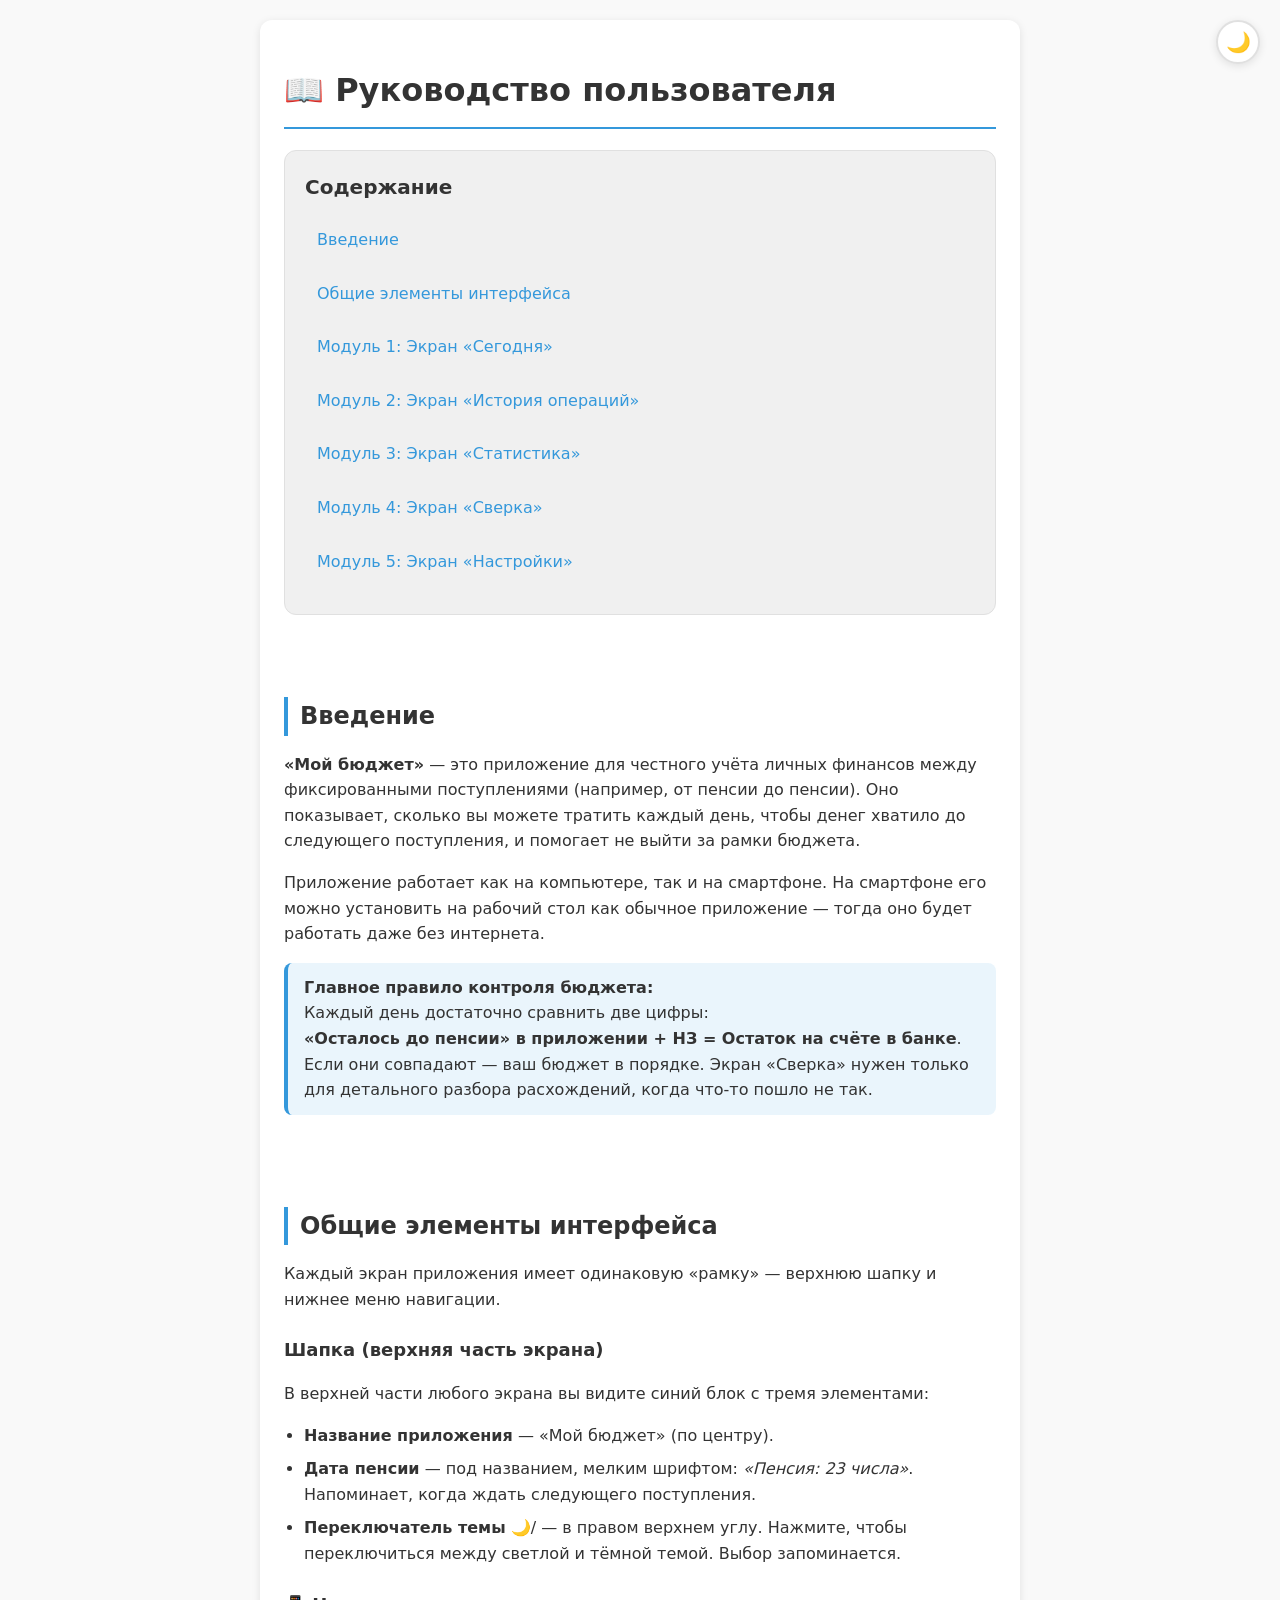
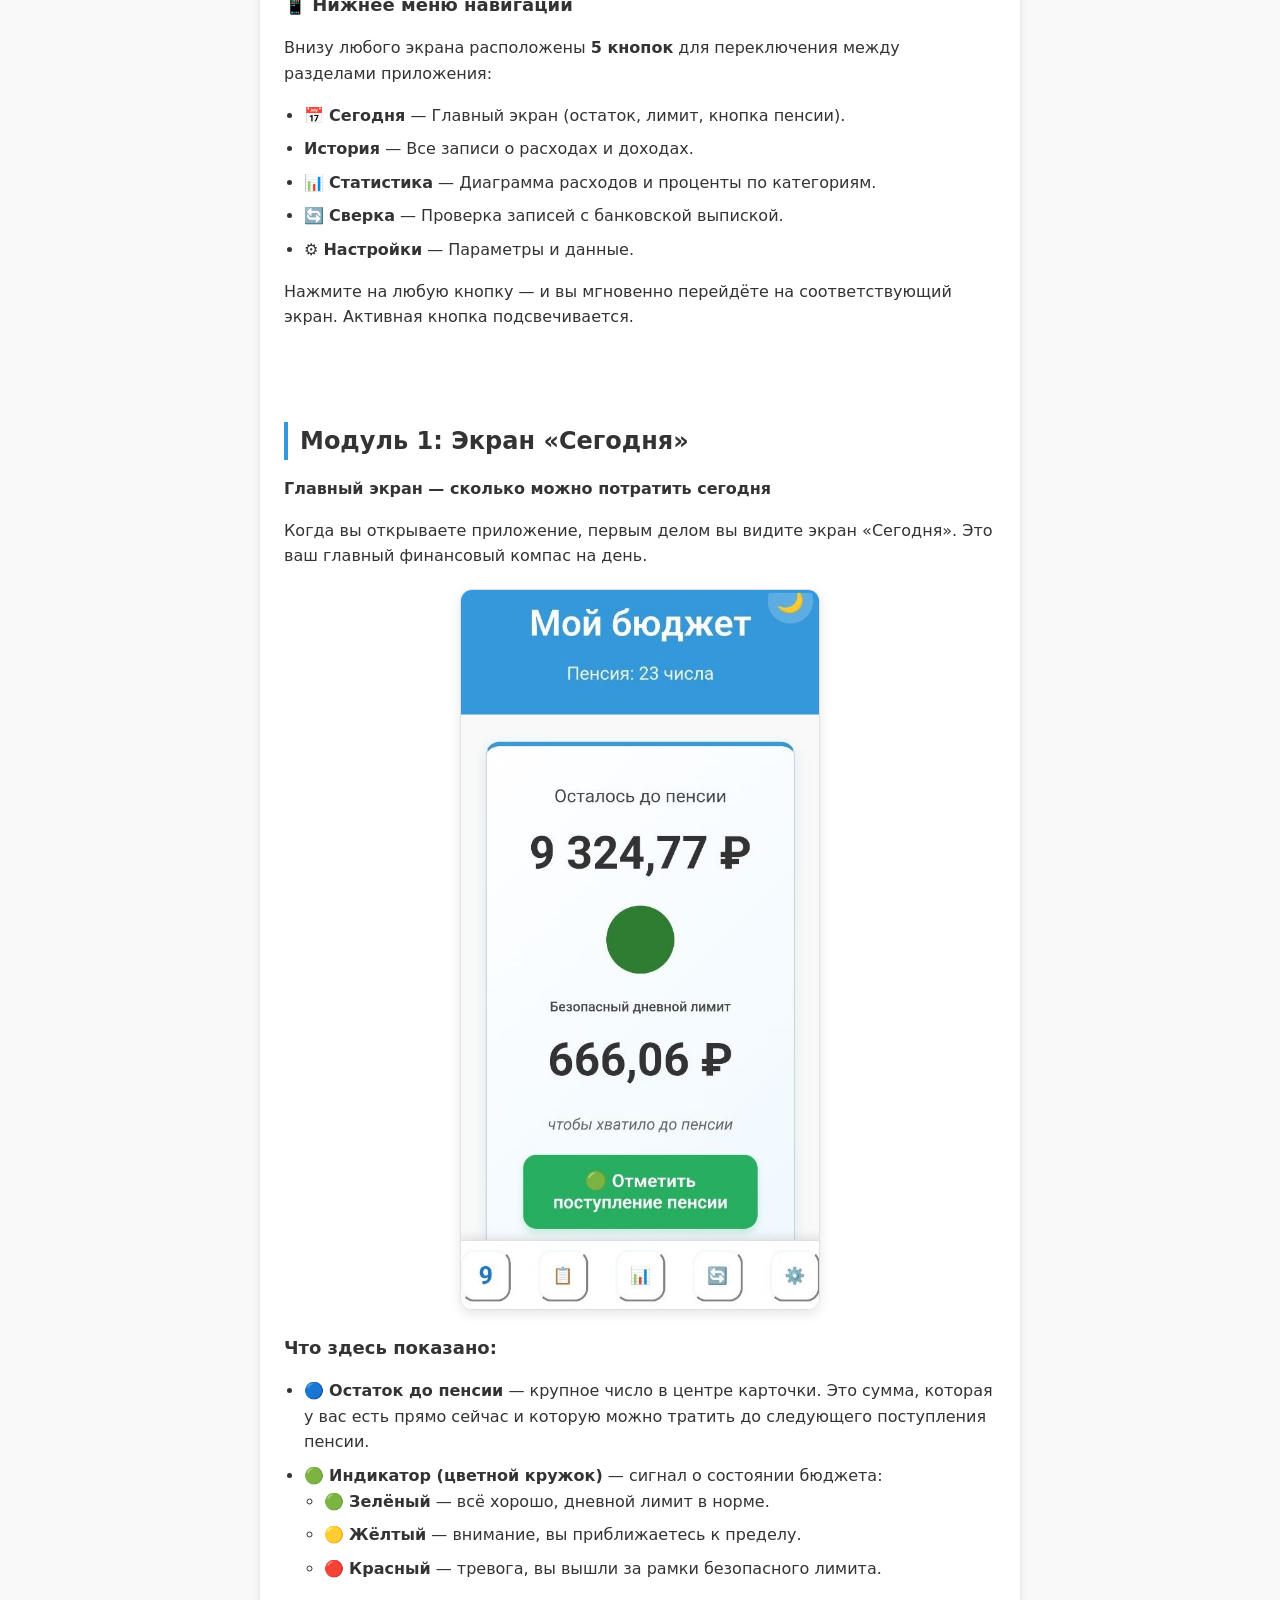
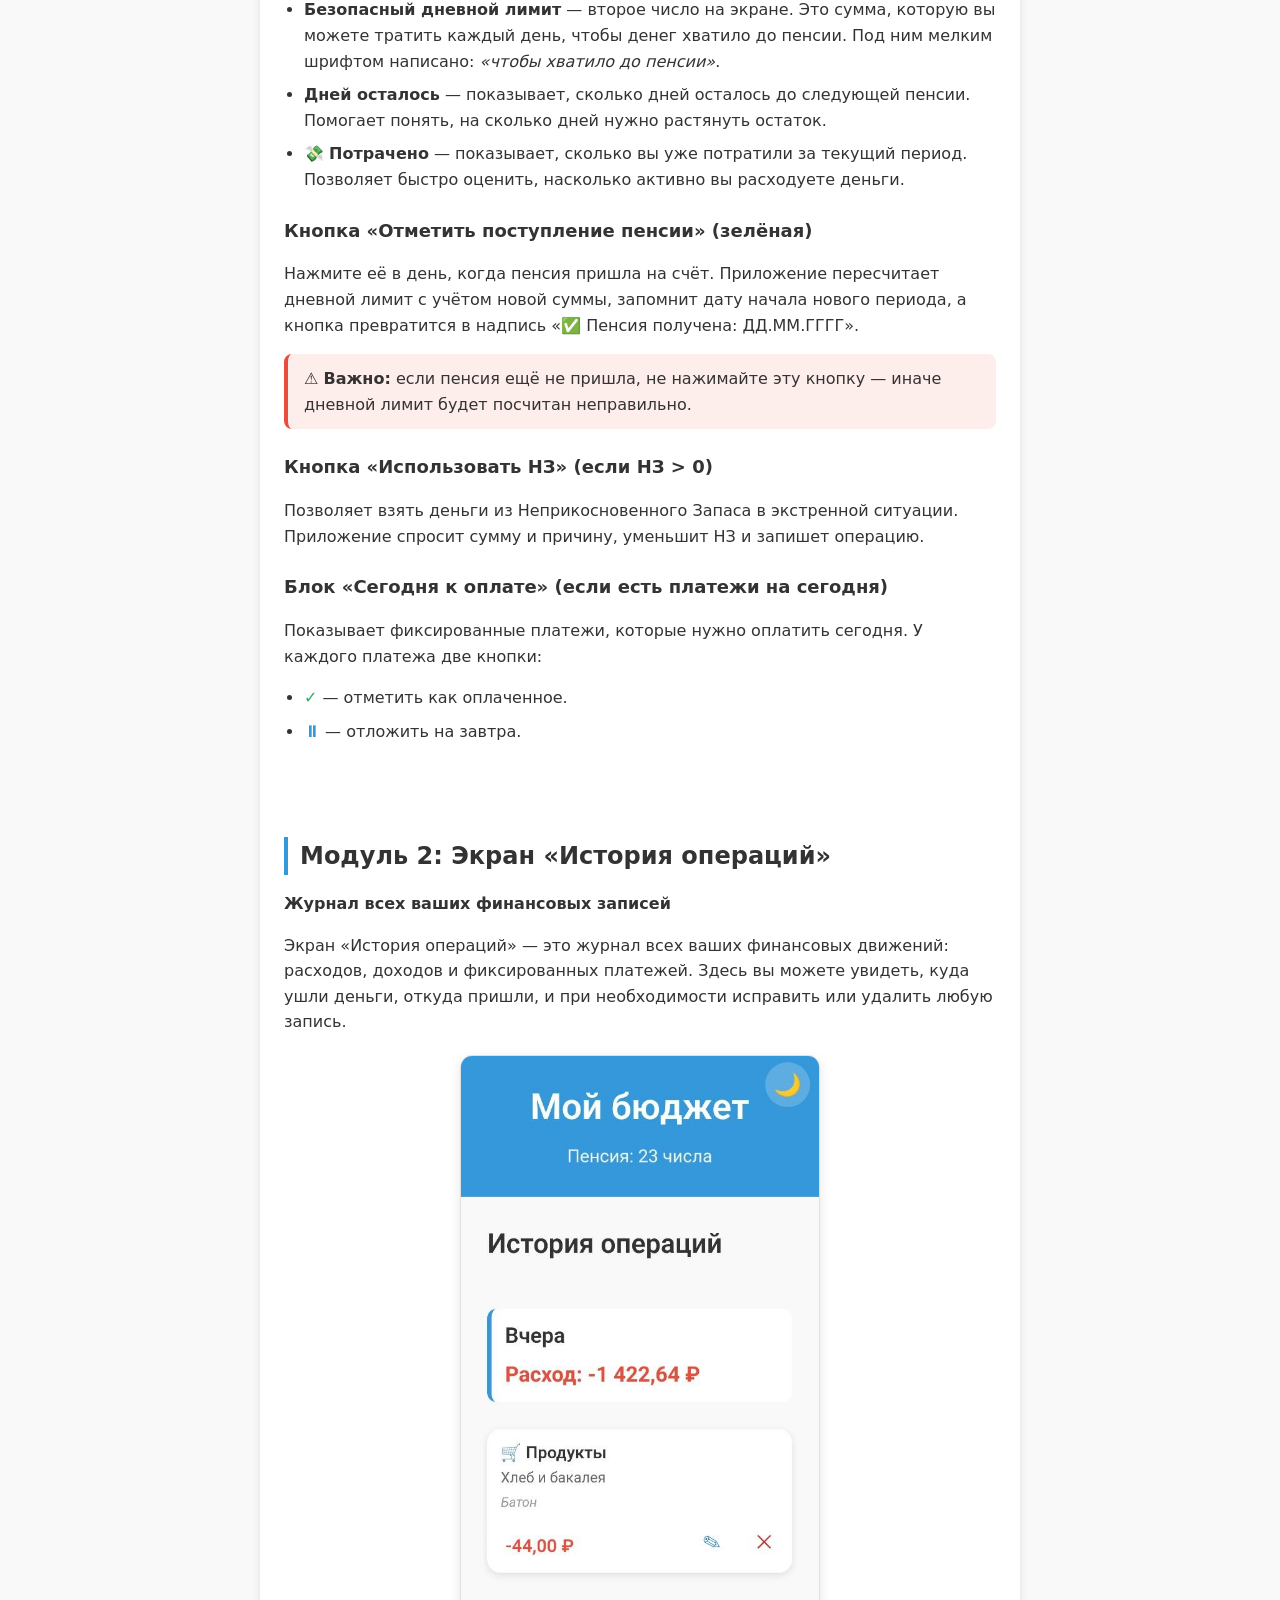
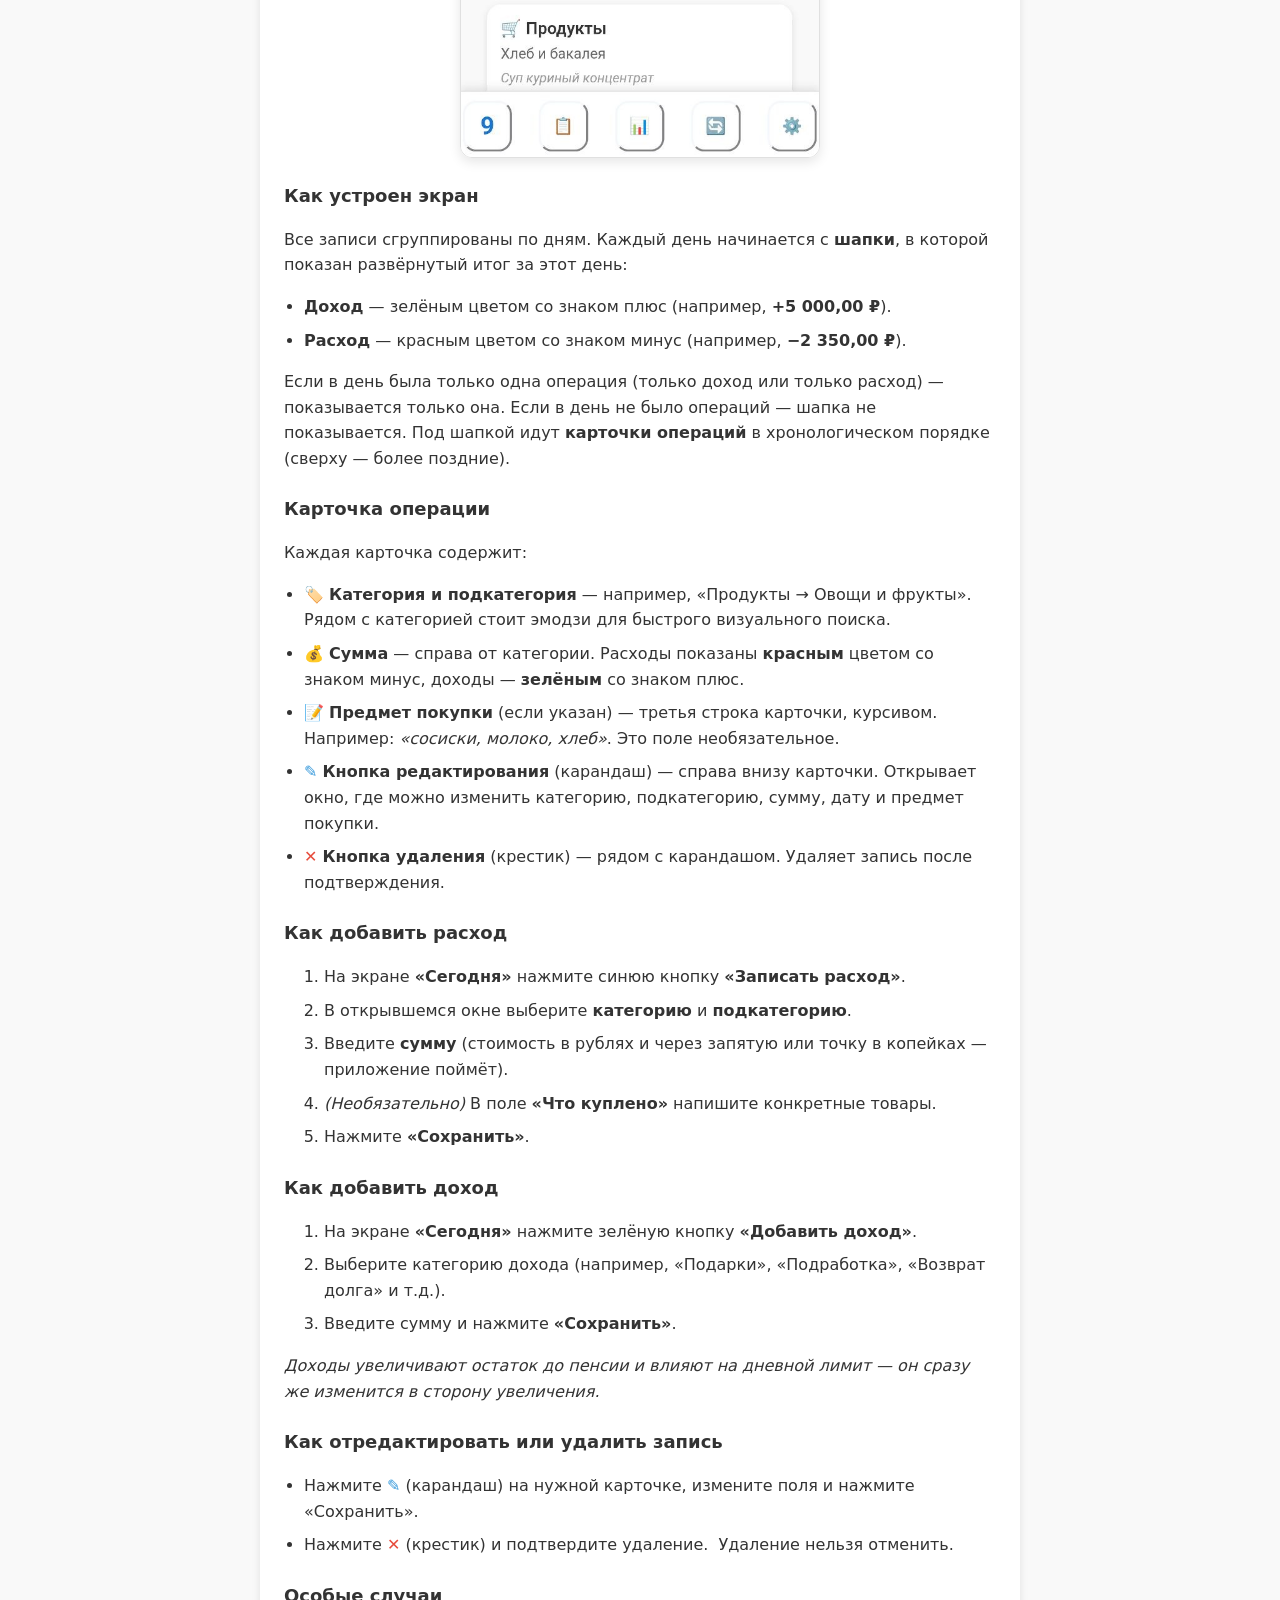
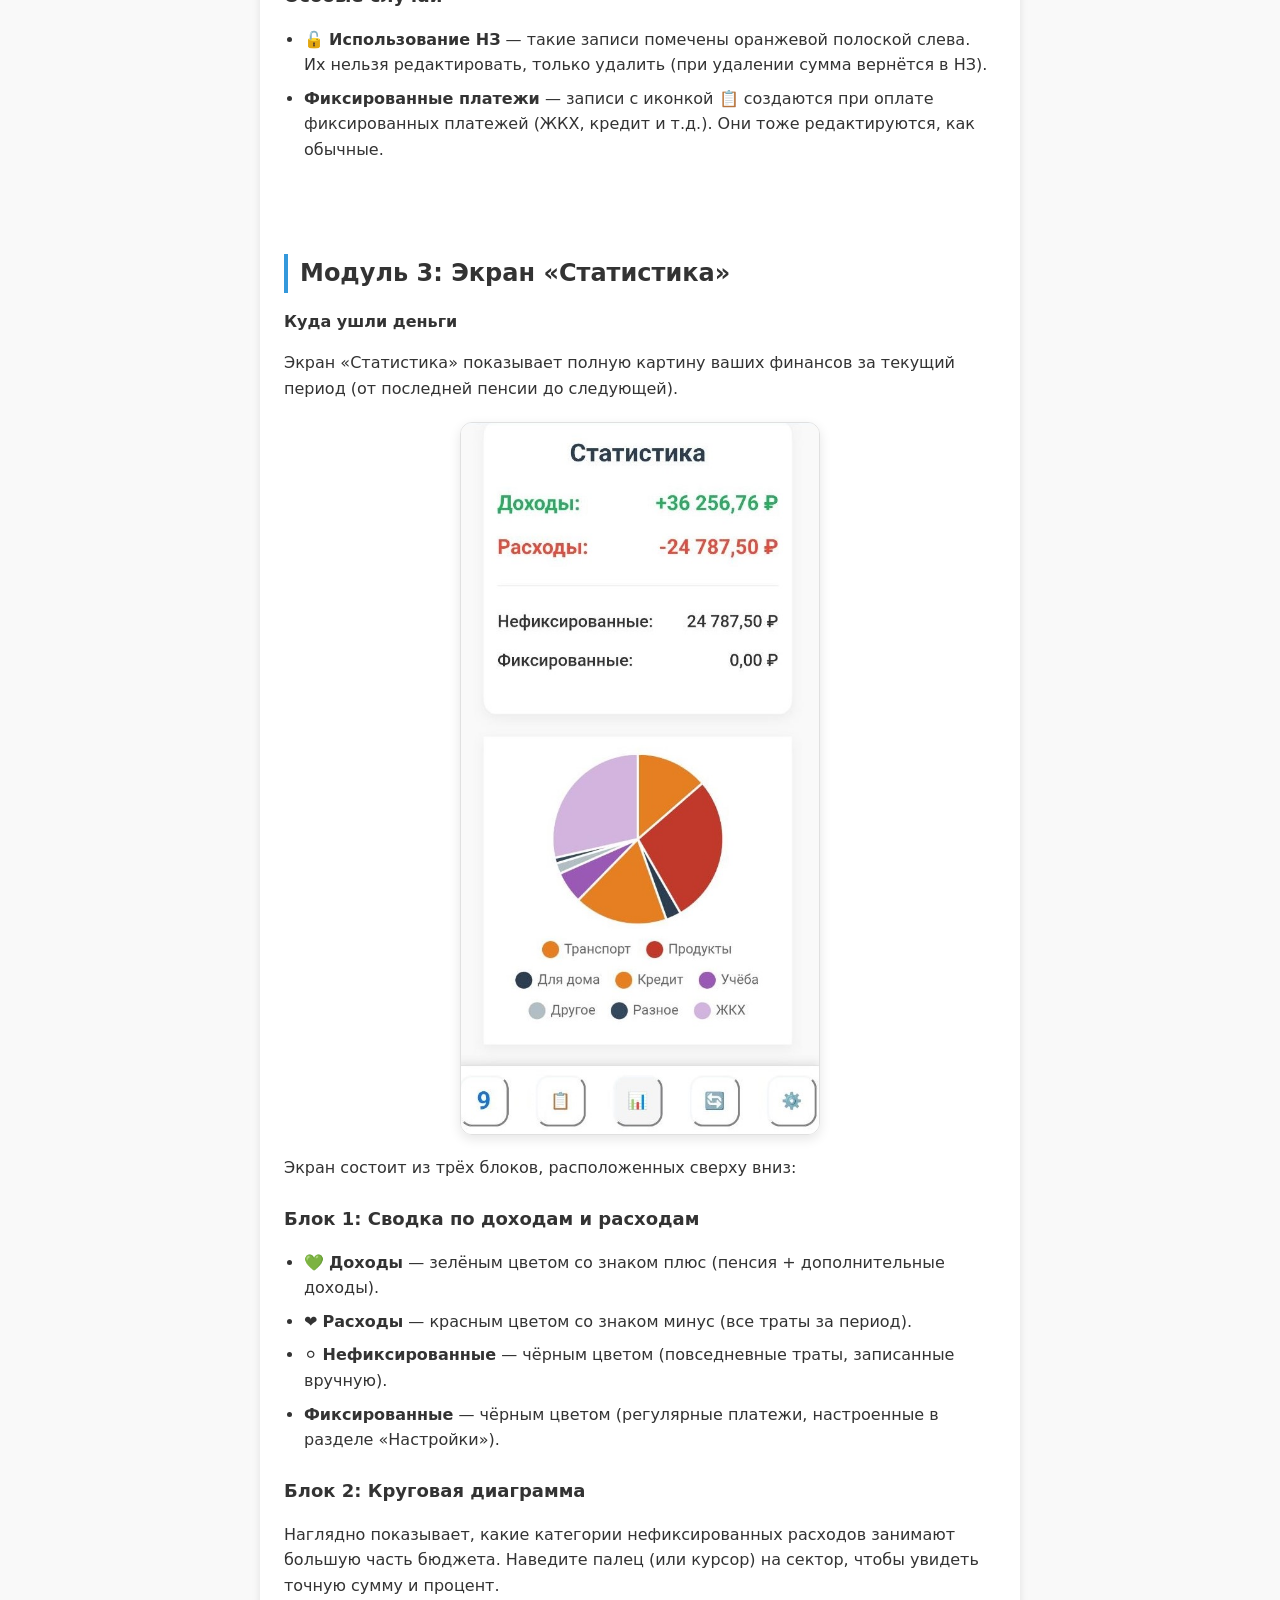
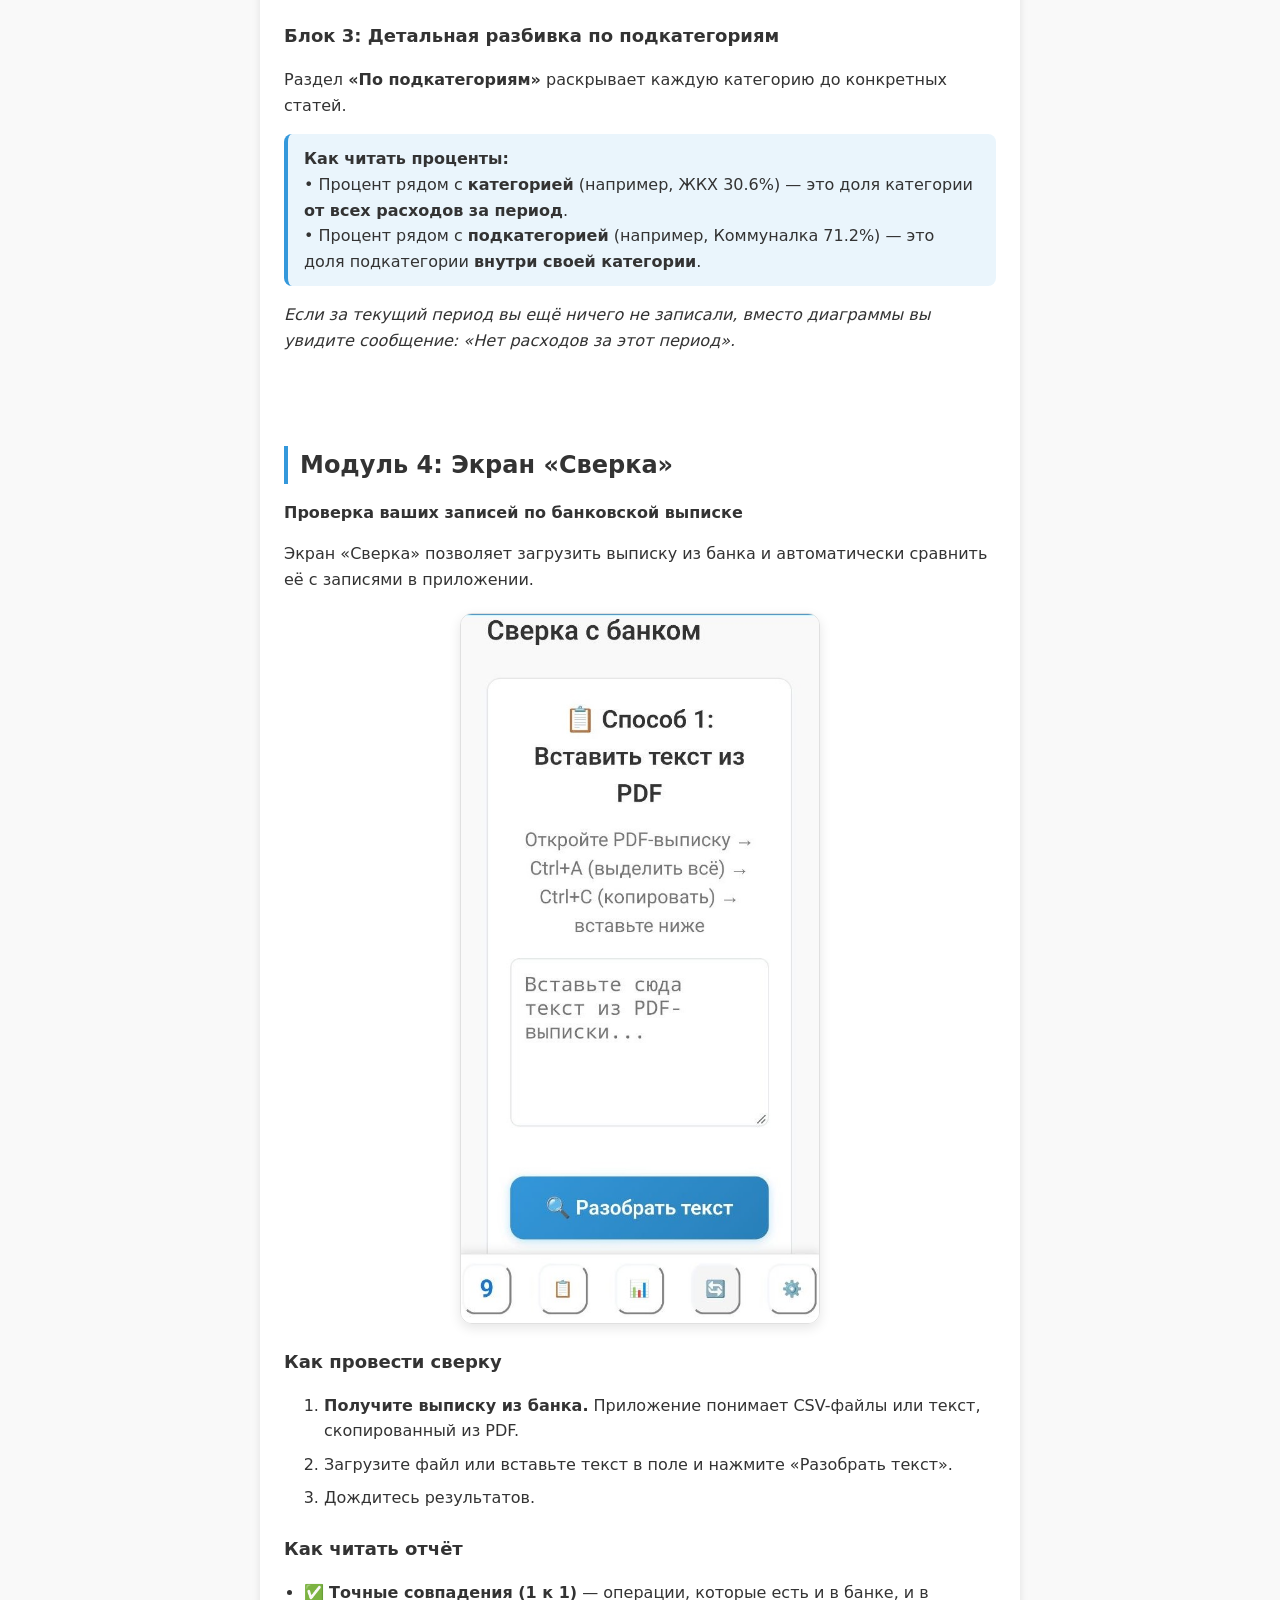
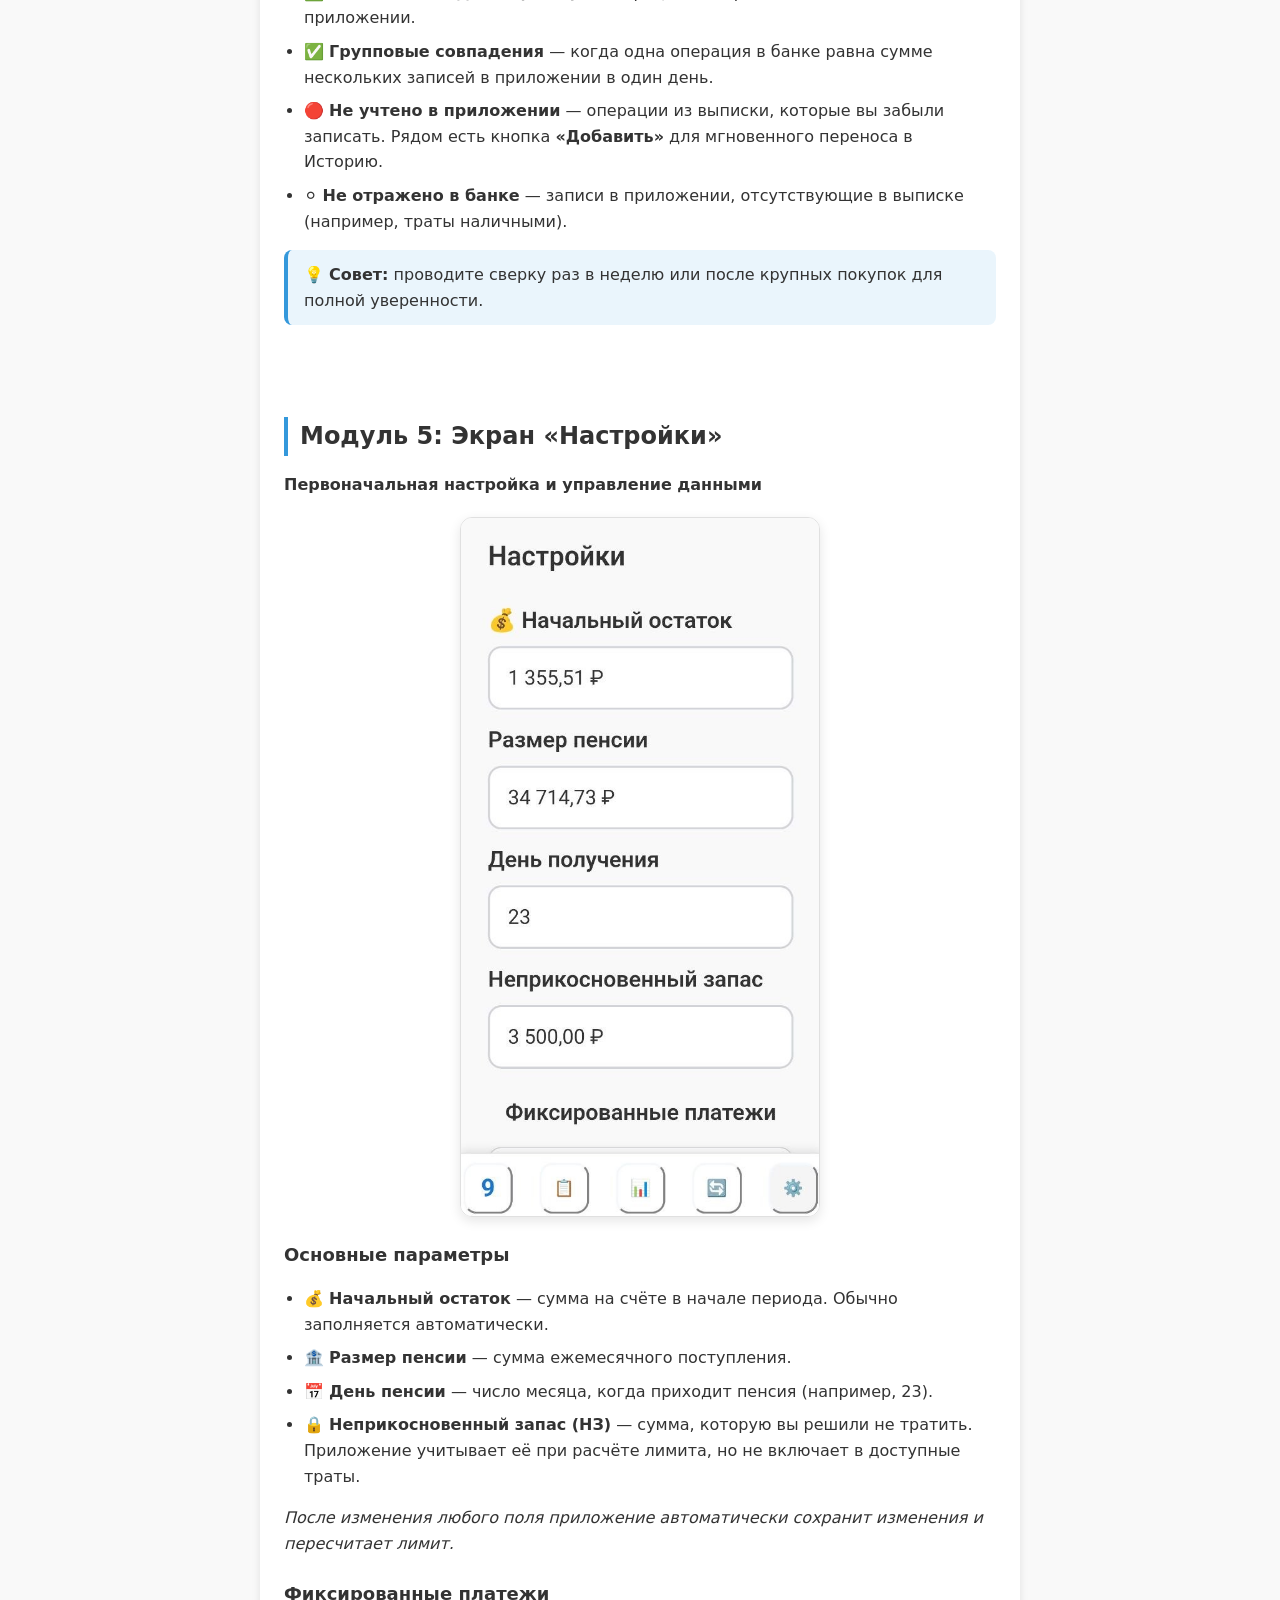
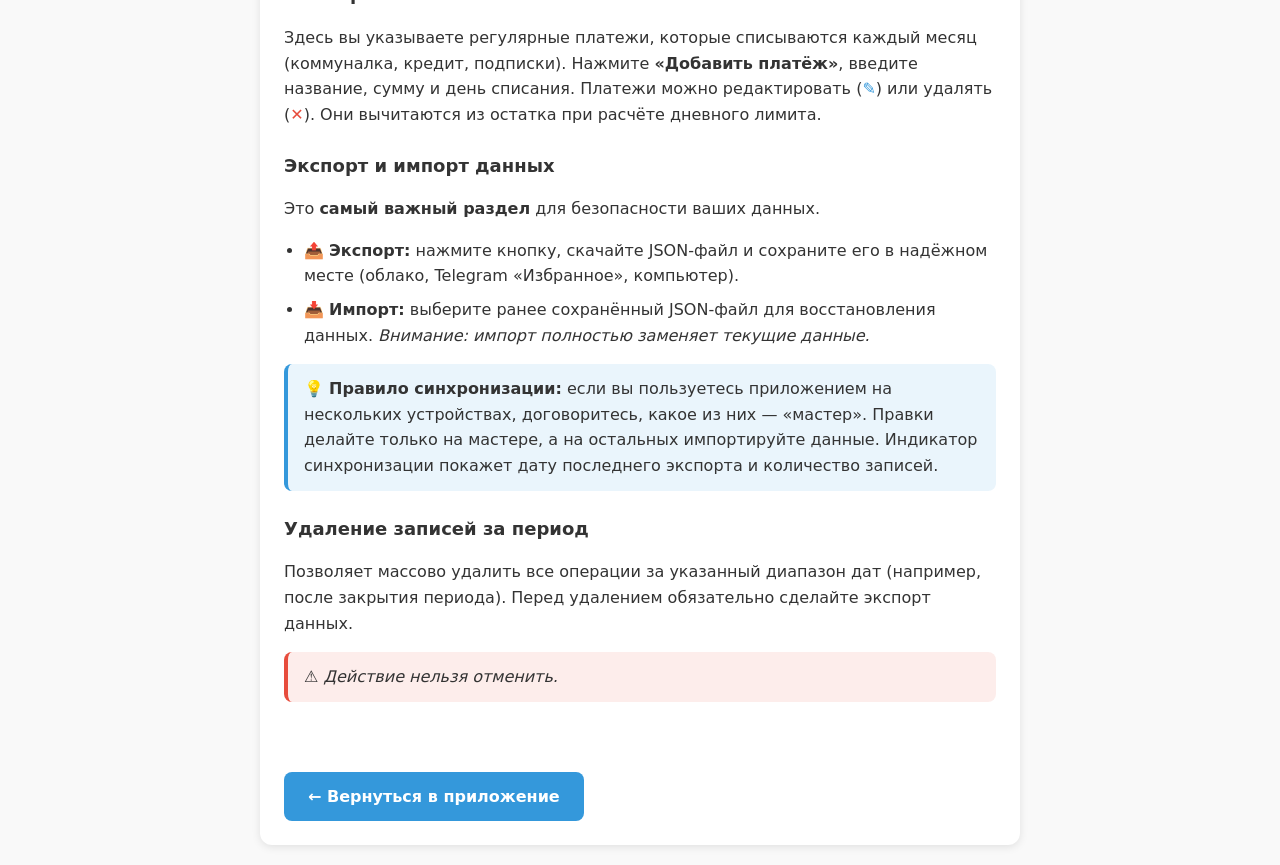
==== guide.html @ c703c6e5 "docs: replace old emoji icons with colored Unicode in fixed payments section Updated Module 5 (Setti" ====
<!DOCTYPE html>
<html lang="ru">

<head>
    <meta charset="UTF-8">
    <meta name="viewport" content="width=device-width, initial-scale=1.0">
    <title>Руководство пользователя — Мой Бюджет</title>

    <style>
        :root {
            --bg-primary: #f9f9f9;
            --bg-secondary: #f0f0f0;
            --card-bg: #ffffff;
            --text-primary: #333333;
            --text-secondary: #666666;
            --color-primary: #3498db;
            --color-primary-dark: #2980b9;
            --color-danger: #e74c3c;
            --border-color: #e0e0e0;
            --shadow: rgba(0, 0, 0, 0.1);
            --btn-primary-bg: #3498db;
            --btn-primary-text: #ffffff;
        }

        .dark-theme {
            --bg-primary: #1a1a1a;
            --bg-secondary: #2a2a2a;
            --card-bg: #2d2d2d;
            --text-primary: #e0e0e0;
            --text-secondary: #a0a0a0;
            --color-primary: #5dade2;
            --color-primary-dark: #3498db;
            --color-danger: #e74c3c;
            --border-color: #404040;
            --shadow: rgba(0, 0, 0, 0.3);
            --btn-primary-bg: #5dade2;
            --btn-primary-text: #ffffff;
        }

        * {
            box-sizing: border-box;
        }

        body {
            font-family: system-ui, -apple-system, sans-serif;
            line-height: 1.6;
            padding: 20px;
            max-width: 800px;
            margin: 0 auto;
            background: var(--bg-primary);
            color: var(--text-primary);
            word-wrap: break-word;
            overflow-wrap: break-word;
            transition: background 0.3s, color 0.3s;
        }

        .guide-container {
            background: var(--card-bg);
            padding: 24px;
            border-radius: 12px;
            box-shadow: 0 2px 8px var(--shadow);
            max-width: 100%;
            transition: background 0.3s;
        }

        h1 {
            color: var(--text-primary);
            border-bottom: 2px solid var(--color-primary);
            padding-bottom: 10px;
            font-size: clamp(24px, 5vw, 32px);
        }

        h2 {
            color: var(--text-primary);
            margin-top: 32px;
            margin-bottom: 16px;
            font-size: clamp(20px, 4vw, 24px);
            border-left: 4px solid var(--color-primary);
            padding-left: 12px;
        }

        h3 {
            color: var(--text-primary);
            margin-top: 24px;
            margin-bottom: 12px;
            font-size: 18px;
        }

        ul {
            padding-left: 20px;
            margin-bottom: 16px;
        }

        li {
            margin-bottom: 8px;
        }

        p {
            margin-bottom: 12px;
        }

        .back-btn {
            display: inline-block;
            margin-top: 30px;
            padding: 12px 24px;
            background: var(--btn-primary-bg);
            color: var(--btn-primary-text);
            text-decoration: none;
            border-radius: 8px;
            font-weight: bold;
            transition: background 0.2s;
            max-width: 100%;
        }

        .back-btn:hover {
            background: var(--color-primary-dark);
        }

        .theme-toggle {
            position: fixed;
            top: 20px;
            right: 20px;
            background: var(--card-bg);
            border: 2px solid var(--border-color);
            border-radius: 50%;
            width: 44px;
            height: 44px;
            font-size: 20px;
            cursor: pointer;
            display: flex;
            align-items: center;
            justify-content: center;
            box-shadow: 0 2px 8px var(--shadow);
            transition: all 0.3s;
            z-index: 1000;
        }

        .theme-toggle:hover {
            transform: scale(1.1);
        }

        .toc {
            background: var(--bg-secondary);
            padding: 20px;
            border-radius: 12px;
            margin-bottom: 30px;
            border: 1px solid var(--border-color);
        }

        .toc h2 {
            margin-top: 0;
            border-left: none;
            padding-left: 0;
            font-size: 20px;
        }

        .toc ul {
            list-style: none;
            padding: 0;
            margin: 0;
        }

        .toc li {
            margin-bottom: 12px;
        }

        .toc a {
            color: var(--color-primary);
            text-decoration: none;
            font-weight: 500;
            font-size: 16px;
            display: block;
            padding: 8px 12px;
            border-radius: 8px;
            transition: background 0.2s;
        }

        .toc a:hover {
            background: var(--bg-primary);
        }

        /* === СТИЛИ ДЛЯ СКРИНШОТОВ === */
        .screenshot {
            width: 100%;
            max-width: 360px;
            margin: 20px auto;
            display: block;
            border-radius: 12px;
            box-shadow: 0 4px 12px var(--shadow);
            border: 1px solid var(--border-color);
        }

        .tip {
            background: rgba(52, 152, 219, 0.1);
            border-left: 4px solid var(--color-primary);
            padding: 12px 16px;
            margin: 16px 0;
            border-radius: 8px;
        }

        .warning {
            background: rgba(231, 76, 60, 0.1);
            border-left: 4px solid var(--color-danger);
            padding: 12px 16px;
            margin: 16px 0;
            border-radius: 8px;
        }

        .module {
            margin-bottom: 40px;
            padding-top: 20px;
            scroll-margin-top: 80px;
        }

        html {
            scroll-behavior: smooth;
        }

        @media (max-width: 480px) {
            body {
                padding: 10px;
            }

            .guide-container {
                padding: 16px;
            }

            h1 {
                font-size: 24px;
            }

            h2 {
                font-size: 18px;
            }

            .toc a {
                font-size: 15px;
            }

            .theme-toggle {
                top: 10px;
                right: 10px;
                width: 40px;
                height: 40px;
                font-size: 18px;
            }

            .screenshot {
                max-width: 100%;
            }
        }
    </style>
</head>

<body>
    <button class="theme-toggle" id="themeToggle" title="Переключить тему">🌙</button>

    <div class="guide-container">
        <h1>📖 Руководство пользователя</h1>

        <nav class="toc">
            <h2>Содержание</h2>
            <ul>
                <li><a href="#intro">Введение</a></li>
                <li><a href="#common">Общие элементы интерфейса</a></li>
                <li><a href="#module1">Модуль 1: Экран «Сегодня»</a></li>
                <li><a href="#module2">Модуль 2: Экран «История операций»</a></li>
                <li><a href="#module3">Модуль 3: Экран «Статистика»</a></li>
                <li><a href="#module4">Модуль 4: Экран «Сверка»</a></li>
                <li><a href="#module5">Модуль 5: Экран «Настройки»</a></li>
            </ul>
        </nav>

        <section id="intro" class="module">
            <h2>Введение</h2>
            <p><strong>«Мой бюджет»</strong> — это приложение для честного учёта личных финансов между фиксированными
                поступлениями (например, от пенсии до пенсии). Оно показывает, сколько вы можете тратить каждый день,
                чтобы денег хватило до следующего поступления, и помогает не выйти за рамки бюджета.</p>
            <p>Приложение работает как на компьютере, так и на смартфоне. На смартфоне его можно установить на рабочий
                стол как обычное приложение — тогда оно будет работать даже без интернета.</p>

            <div class="tip">
                <strong>Главное правило контроля бюджета:</strong><br>
                Каждый день достаточно сравнить две цифры:<br>
                <strong>«Осталось до пенсии» в приложении + НЗ = Остаток на счёте в банке</strong>.<br>
                Если они совпадают — ваш бюджет в порядке. Экран «Сверка» нужен только для детального разбора
                расхождений, когда что-то пошло не так.
            </div>
        </section>

        <section id="common" class="module">
            <h2>Общие элементы интерфейса</h2>
            <p>Каждый экран приложения имеет одинаковую «рамку» — верхнюю шапку и нижнее меню навигации.</p>

            <h3> Шапка (верхняя часть экрана)</h3>
            <p>В верхней части любого экрана вы видите синий блок с тремя элементами:</p>
            <ul>
                <li><strong>Название приложения</strong> — «Мой бюджет» (по центру).</li>
                <li><strong>Дата пенсии</strong> — под названием, мелким шрифтом: <em>«Пенсия: 23 числа»</em>.
                    Напоминает, когда ждать следующего поступления.</li>
                <li><strong>Переключатель темы</strong> 🌙/️ — в правом верхнем углу. Нажмите, чтобы переключиться между
                    светлой и тёмной темой. Выбор запоминается.</li>
            </ul>

            <h3>📱 Нижнее меню навигации</h3>
            <p>Внизу любого экрана расположены <strong>5 кнопок</strong> для переключения между разделами приложения:
            </p>
            <ul>
                <li>📅 <strong>Сегодня</strong> — Главный экран (остаток, лимит, кнопка пенсии).</li>
                <li> <strong>История</strong> — Все записи о расходах и доходах.</li>
                <li>📊 <strong>Статистика</strong> — Диаграмма расходов и проценты по категориям.</li>
                <li>🔄 <strong>Сверка</strong> — Проверка записей с банковской выпиской.</li>
                <li>⚙️ <strong>Настройки</strong> — Параметры и данные.</li>
            </ul>
            <p>Нажмите на любую кнопку — и вы мгновенно перейдёте на соответствующий экран. Активная кнопка
                подсвечивается.</p>
        </section>

        <section id="module1" class="module">
            <h2>Модуль 1: Экран «Сегодня»</h2>
            <p><strong>Главный экран — сколько можно потратить сегодня</strong></p>
            <p>Когда вы открываете приложение, первым делом вы видите экран «Сегодня». Это ваш главный финансовый компас
                на день.</p>

            <img src="docs/screenshots/screen-today.png" alt="Главный экран Сегодня" class="screenshot">

            <h3>Что здесь показано:</h3>
            <ul>
                <li>🔵 <strong>Остаток до пенсии</strong> — крупное число в центре карточки. Это сумма, которая у вас
                    есть прямо сейчас и которую можно тратить до следующего поступления пенсии.</li>
                <li>🟢 <strong>Индикатор (цветной кружок)</strong> — сигнал о состоянии бюджета:
                    <ul>
                        <li>🟢 <strong>Зелёный</strong> — всё хорошо, дневной лимит в норме.</li>
                        <li>🟡 <strong>Жёлтый</strong> — внимание, вы приближаетесь к пределу.</li>
                        <li>🔴 <strong>Красный</strong> — тревога, вы вышли за рамки безопасного лимита.</li>
                    </ul>
                </li>
                <li> <strong>Безопасный дневной лимит</strong> — второе число на экране. Это сумма, которую вы можете
                    тратить каждый день, чтобы денег хватило до пенсии. Под ним мелким шрифтом написано: <em>«чтобы
                        хватило до пенсии»</em>.</li>
                <li> <strong>Дней осталось</strong> — показывает, сколько дней осталось до следующей пенсии. Помогает
                    понять, на сколько дней нужно растянуть остаток.</li>
                <li>💸 <strong>Потрачено</strong> — показывает, сколько вы уже потратили за текущий период. Позволяет
                    быстро оценить, насколько активно вы расходуете деньги.</li>
            </ul>

            <h3>Кнопка «Отметить поступление пенсии» (зелёная)</h3>
            <p>Нажмите её в день, когда пенсия пришла на счёт. Приложение пересчитает дневной лимит с учётом новой
                суммы, запомнит дату начала нового периода, а кнопка превратится в надпись «✅ Пенсия получена:
                ДД.ММ.ГГГГ».</p>
            <div class="warning">⚠️ <strong>Важно:</strong> если пенсия ещё не пришла, не нажимайте эту кнопку — иначе
                дневной лимит будет посчитан неправильно.</div>

            <h3>Кнопка «Использовать НЗ» (если НЗ &gt; 0)</h3>
            <p>Позволяет взять деньги из Неприкосновенного Запаса в экстренной ситуации. Приложение спросит сумму и
                причину, уменьшит НЗ и запишет операцию.</p>

            <h3>Блок «Сегодня к оплате» (если есть платежи на сегодня)</h3>
            <p>Показывает фиксированные платежи, которые нужно оплатить сегодня. У каждого платежа две кнопки:</p>
            <ul>
                <li><span style="color: #27ae60; font-weight: bold;">✓</span> — отметить как оплаченное.</li>
                <li><span style="color: #3498db; font-weight: bold;">⏸</span> — отложить на завтра.</li>
            </ul>
        </section>

        <section id="module2" class="module">
            <h2>Модуль 2: Экран «История операций»</h2>
            <p><strong>Журнал всех ваших финансовых записей</strong></p>
            <p>Экран «История операций» — это журнал всех ваших финансовых движений: расходов, доходов и фиксированных
                платежей. Здесь вы можете увидеть, куда ушли деньги, откуда пришли, и при необходимости исправить или
                удалить любую запись.</p>

            <img src="docs/screenshots/screen-history.png" alt="Экран История операций" class="screenshot">

            <h3>Как устроен экран</h3>
            <p>Все записи сгруппированы по дням. Каждый день начинается с <strong>шапки</strong>, в которой показан
                развёрнутый итог за этот день:</p>
            <ul>
                <li><strong>Доход</strong> — зелёным цветом со знаком плюс (например, <strong>+5 000,00 ₽</strong>).
                </li>
                <li><strong>Расход</strong> — красным цветом со знаком минус (например, <strong>−2 350,00 ₽</strong>).
                </li>
            </ul>
            <p>Если в день была только одна операция (только доход или только расход) — показывается только она. Если в
                день не было операций — шапка не показывается. Под шапкой идут <strong>карточки операций</strong> в
                хронологическом порядке (сверху — более поздние).</p>

            <h3>Карточка операции</h3>
            <p>Каждая карточка содержит:</p>
            <ul>
                <li>🏷️ <strong>Категория и подкатегория</strong> — например, «Продукты → Овощи и фрукты». Рядом с
                    категорией стоит эмодзи для быстрого визуального поиска.</li>
                <li>💰 <strong>Сумма</strong> — справа от категории. Расходы показаны <strong>красным</strong> цветом со знаком минус,
                    доходы — <strong>зелёным</strong> со знаком плюс.</li>
                <li>📝 <strong>Предмет покупки</strong> (если указан) — третья строка карточки, курсивом. Например:
                    <em>«сосиски, молоко, хлеб»</em>. Это поле необязательное.</li>
                <li><span style="color: #3498db; font-weight: bold;">✎</span> <strong>Кнопка редактирования</strong> (карандаш) — справа
                    внизу карточки. Открывает окно, где можно изменить категорию, подкатегорию, сумму, дату и предмет покупки.</li>
                <li><span style="color: #e74c3c; font-weight: bold;">✕</span> <strong>Кнопка удаления</strong> (крестик) — рядом с
                    карандашом. Удаляет запись после подтверждения.</li>
            </ul>

            <h3>Как добавить расход</h3>
            <ol>
                <li>На экране <strong>«Сегодня»</strong> нажмите синюю кнопку <strong>«Записать расход»</strong>.</li>
                <li>В открывшемся окне выберите <strong>категорию</strong> и <strong>подкатегорию</strong>.</li>
                <li>Введите <strong>сумму</strong> (стоимость в рублях и через запятую или точку в копейках — приложение
                    поймёт).</li>
                <li><em>(Необязательно)</em> В поле <strong>«Что куплено»</strong> напишите конкретные товары.</li>
                <li>Нажмите <strong>«Сохранить»</strong>.</li>
            </ol>

            <h3>Как добавить доход</h3>
            <ol>
                <li>На экране <strong>«Сегодня»</strong> нажмите зелёную кнопку <strong>«Добавить доход»</strong>.</li>
                <li>Выберите категорию дохода (например, «Подарки», «Подработка», «Возврат долга» и т.д.).</li>
                <li>Введите сумму и нажмите <strong>«Сохранить»</strong>.</li>
            </ol>
            <p><em>Доходы увеличивают остаток до пенсии и влияют на дневной лимит — он сразу же изменится в сторону
                    увеличения.</em></p>

            <h3>Как отредактировать или удалить запись</h3>
            <ul>
                <li>Нажмите <span style="color: #3498db; font-weight: bold;">✎</span> (карандаш) на нужной карточке, измените поля и
                    нажмите «Сохранить».</li>
                <li>Нажмите <span style="color: #e74c3c; font-weight: bold;">✕</span> (крестик) и подтвердите удаление. ️ Удаление
                    нельзя отменить.</li>
            </ul>

            <h3>Особые случаи</h3>
            <ul>
                <li>🔓 <strong>Использование НЗ</strong> — такие записи помечены оранжевой полоской слева. Их нельзя
                    редактировать, только удалить (при удалении сумма вернётся в НЗ).</li>
                <li><strong>Фиксированные платежи</strong> — записи с иконкой 📋 создаются при оплате фиксированных платежей (ЖКХ,
                    кредит и т.д.). Они тоже редактируются, как обычные.</li>
            </ul>
        </section>

        <section id="module3" class="module">
            <h2>Модуль 3: Экран «Статистика»</h2>
            <p><strong>Куда ушли деньги</strong></p>
            <p>Экран «Статистика» показывает полную картину ваших финансов за текущий период (от последней пенсии до
                следующей).</p>

            <img src="docs/screenshots/screen-stats.png" alt="Экран Статистика" class="screenshot">

            <p>Экран состоит из трёх блоков, расположенных сверху вниз:</p>

            <h3>Блок 1: Сводка по доходам и расходам</h3>
            <ul>
                <li>💚 <strong>Доходы</strong> — зелёным цветом со знаком плюс (пенсия + дополнительные доходы).</li>
                <li>❤️ <strong>Расходы</strong> — красным цветом со знаком минус (все траты за период).</li>
                <li>⚪ <strong>Нефиксированные</strong> — чёрным цветом (повседневные траты, записанные вручную).</li>
                <li> <strong>Фиксированные</strong> — чёрным цветом (регулярные платежи, настроенные в разделе
                    «Настройки»).</li>
            </ul>

            <h3>Блок 2: Круговая диаграмма</h3>
            <p>Наглядно показывает, какие категории нефиксированных расходов занимают большую часть бюджета. Наведите
                палец (или курсор) на сектор, чтобы увидеть точную сумму и процент.</p>

            <h3>Блок 3: Детальная разбивка по подкатегориям</h3>
            <p>Раздел <strong>«По подкатегориям»</strong> раскрывает каждую категорию до конкретных статей.</p>
            <div class="tip">
                <strong>Как читать проценты:</strong><br>
                • Процент рядом с <strong>категорией</strong> (например, ЖКХ 30.6%) — это доля категории <strong>от всех
                    расходов за период</strong>.<br>
                • Процент рядом с <strong>подкатегорией</strong> (например, Коммуналка 71.2%) — это доля подкатегории
                <strong>внутри своей категории</strong>.
            </div>
            <p><em>Если за текущий период вы ещё ничего не записали, вместо диаграммы вы увидите сообщение: «Нет
                    расходов за этот период».</em></p>
        </section>

        <section id="module4" class="module">
            <h2>Модуль 4: Экран «Сверка»</h2>
            <p><strong>Проверка ваших записей по банковской выписке</strong></p>
            <p>Экран «Сверка» позволяет загрузить выписку из банка и автоматически сравнить её с записями в приложении.
            </p>

            <img src="docs/screenshots/screen-reconcile.png" alt="Экран Сверка" class="screenshot">

            <h3>Как провести сверку</h3>
            <ol>
                <li><strong>Получите выписку из банка.</strong> Приложение понимает CSV-файлы или текст, скопированный
                    из PDF.</li>
                <li>Загрузите файл или вставьте текст в поле и нажмите «Разобрать текст».</li>
                <li>Дождитесь результатов.</li>
            </ol>

            <h3>Как читать отчёт</h3>
            <ul>
                <li>✅ <strong>Точные совпадения (1 к 1)</strong> — операции, которые есть и в банке, и в приложении.
                </li>
                <li>✅ <strong>Групповые совпадения</strong> — когда одна операция в банке равна сумме нескольких записей
                    в приложении в один день.</li>
                <li>🔴 <strong>Не учтено в приложении</strong> — операции из выписки, которые вы забыли записать. Рядом
                    есть кнопка <strong>«Добавить»</strong> для мгновенного переноса в Историю.</li>
                <li>⚪ <strong>Не отражено в банке</strong> — записи в приложении, отсутствующие в выписке (например,
                    траты наличными).</li>
            </ul>

            <div class="tip">💡 <strong>Совет:</strong> проводите сверку раз в неделю или после крупных покупок для
                полной уверенности.</div>
        </section>

        <section id="module5" class="module">
            <h2>Модуль 5: Экран «Настройки»</h2>
            <p><strong>Первоначальная настройка и управление данными</strong></p>

            <img src="docs/screenshots/screen-settings.png" alt="Экран Настройки" class="screenshot">

            <h3>Основные параметры</h3>
            <ul>
                <li>💰 <strong>Начальный остаток</strong> — сумма на счёте в начале периода. Обычно заполняется
                    автоматически.</li>
                <li>🏦 <strong>Размер пенсии</strong> — сумма ежемесячного поступления.</li>
                <li>📅 <strong>День пенсии</strong> — число месяца, когда приходит пенсия (например, 23).</li>
                <li>🔒 <strong>Неприкосновенный запас (НЗ)</strong> — сумма, которую вы решили не тратить. Приложение
                    учитывает её при расчёте лимита, но не включает в доступные траты.</li>
            </ul>
            <p><em>После изменения любого поля приложение автоматически сохранит изменения и пересчитает лимит.</em></p>

            <h3>Фиксированные платежи</h3>
            <p>Здесь вы указываете регулярные платежи, которые списываются каждый месяц (коммуналка, кредит, подписки).
                Нажмите <strong>«Добавить платёж»</strong>, введите название, сумму и день списания. Платежи можно редактировать (<span style="color: #3498db; font-weight: bold;">✎</span>) или удалять (<span
                    style="color: #e74c3c; font-weight: bold;">✕</span>). Они вычитаются из остатка при расчёте дневного лимита.

            <h3>Экспорт и импорт данных</h3>
            <p>Это <strong>самый важный раздел</strong> для безопасности ваших данных.</p>
            <ul>
                <li>📤 <strong>Экспорт:</strong> нажмите кнопку, скачайте JSON-файл и сохраните его в надёжном месте
                    (облако, Telegram «Избранное», компьютер).</li>
                <li>📥 <strong>Импорт:</strong> выберите ранее сохранённый JSON-файл для восстановления данных.
                    <em>Внимание: импорт полностью заменяет текущие данные.</em></li>
            </ul>

            <div class="tip">
                💡 <strong>Правило синхронизации:</strong> если вы пользуетесь приложением на нескольких устройствах,
                договоритесь, какое из них — «мастер». Правки делайте только на мастере, а на остальных импортируйте
                данные. Индикатор синхронизации покажет дату последнего экспорта и количество записей.
            </div>

            <h3>Удаление записей за период</h3>
            <p>Позволяет массово удалить все операции за указанный диапазон дат (например, после закрытия периода).
                Перед удалением обязательно сделайте экспорт данных.</p>
            <div class="warning">⚠️ <em>Действие нельзя отменить.</em></div>
        </section>

        <a href="index.html" class="back-btn">← Вернуться в приложение</a>
    </div>

    <script>
        const themeToggle = document.getElementById('themeToggle');
        const body = document.body;
        const savedTheme = localStorage.getItem('theme');
        if (savedTheme === 'dark') {
            body.classList.add('dark-theme');
            themeToggle.textContent = '☀️';
        }
        themeToggle.addEventListener('click', () => {
            body.classList.toggle('dark-theme');
            const isDark = body.classList.contains('dark-theme');
            themeToggle.textContent = isDark ? '☀️' : '🌙';
            localStorage.setItem('theme', isDark ? 'dark' : 'light');
        });

        document.querySelectorAll('.toc a').forEach(anchor => {
            anchor.addEventListener('click', function (e) {
                e.preventDefault();
                const targetId = this.getAttribute('href').substring(1);
                const targetElement = document.getElementById(targetId);
                if (targetElement) {
                    targetElement.scrollIntoView({ behavior: 'smooth', block: 'start' });
                }
            });
        });
    </script>
</body>

</html>
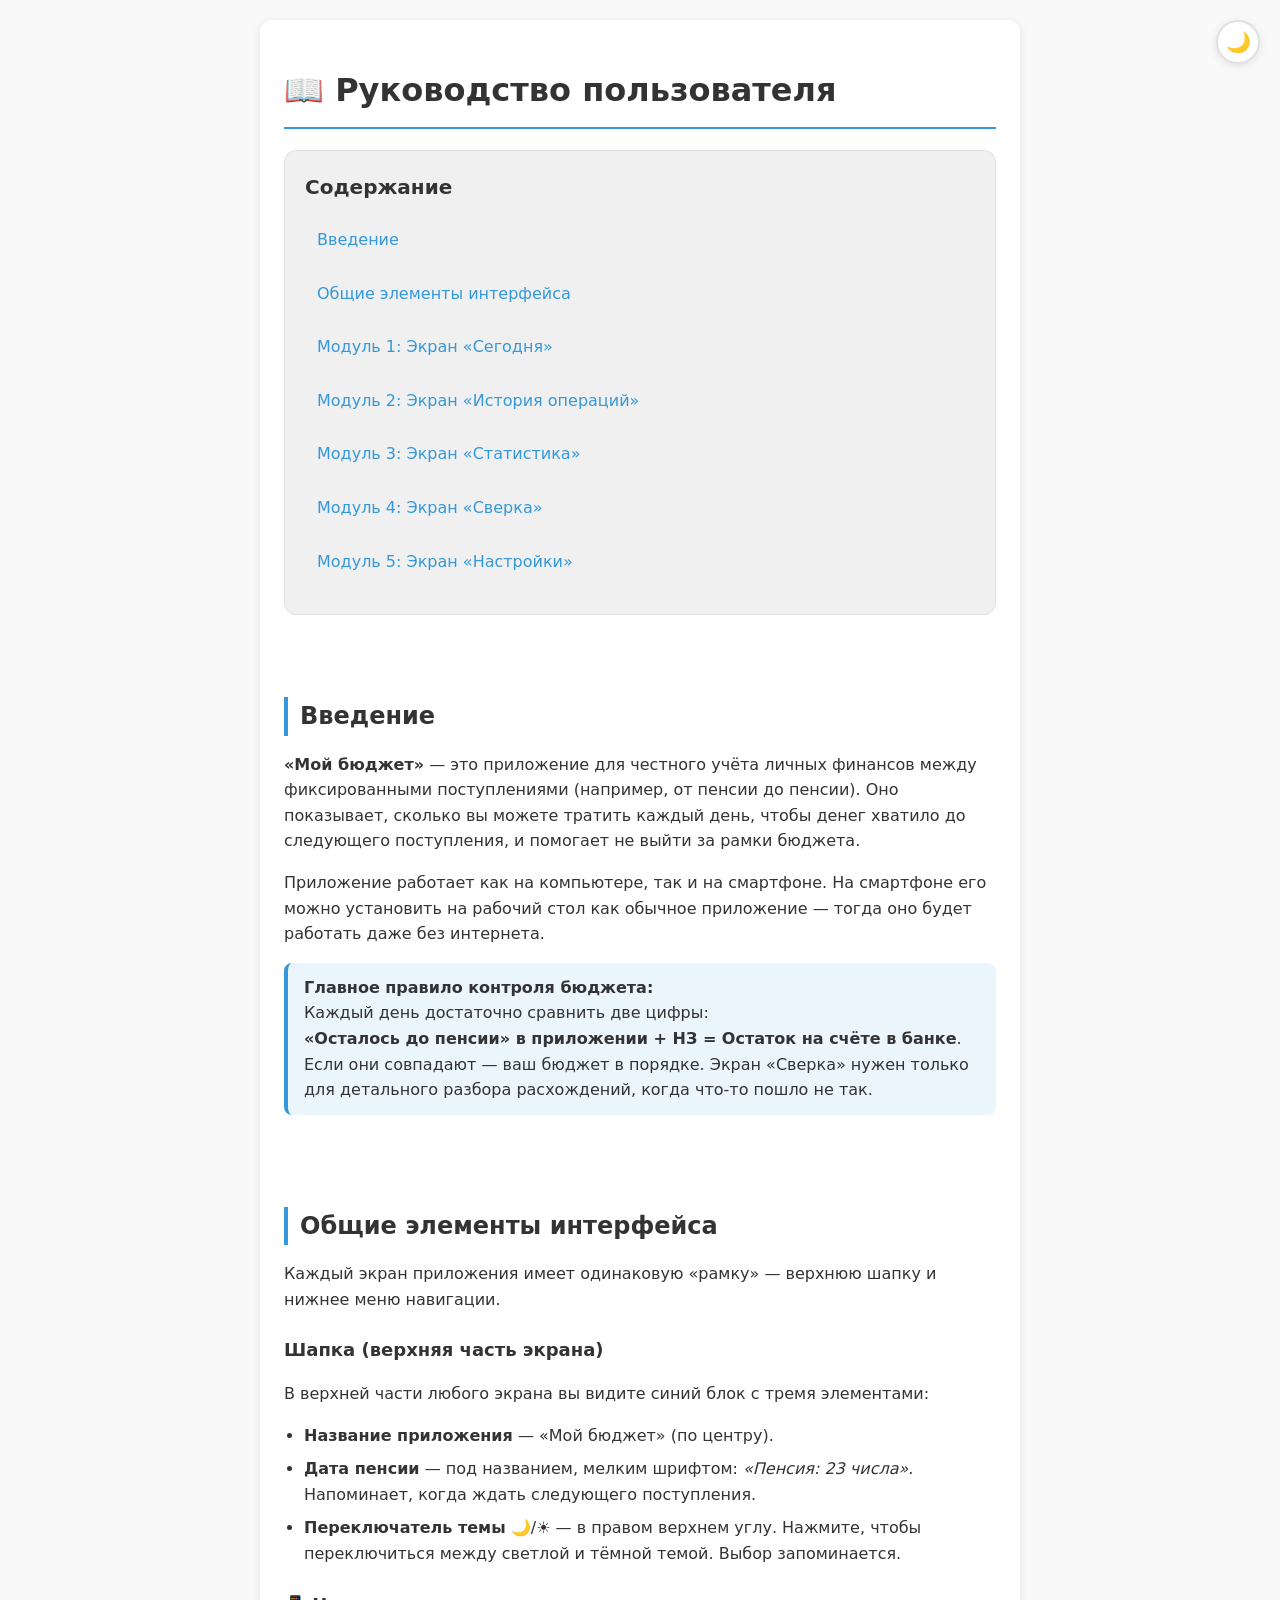
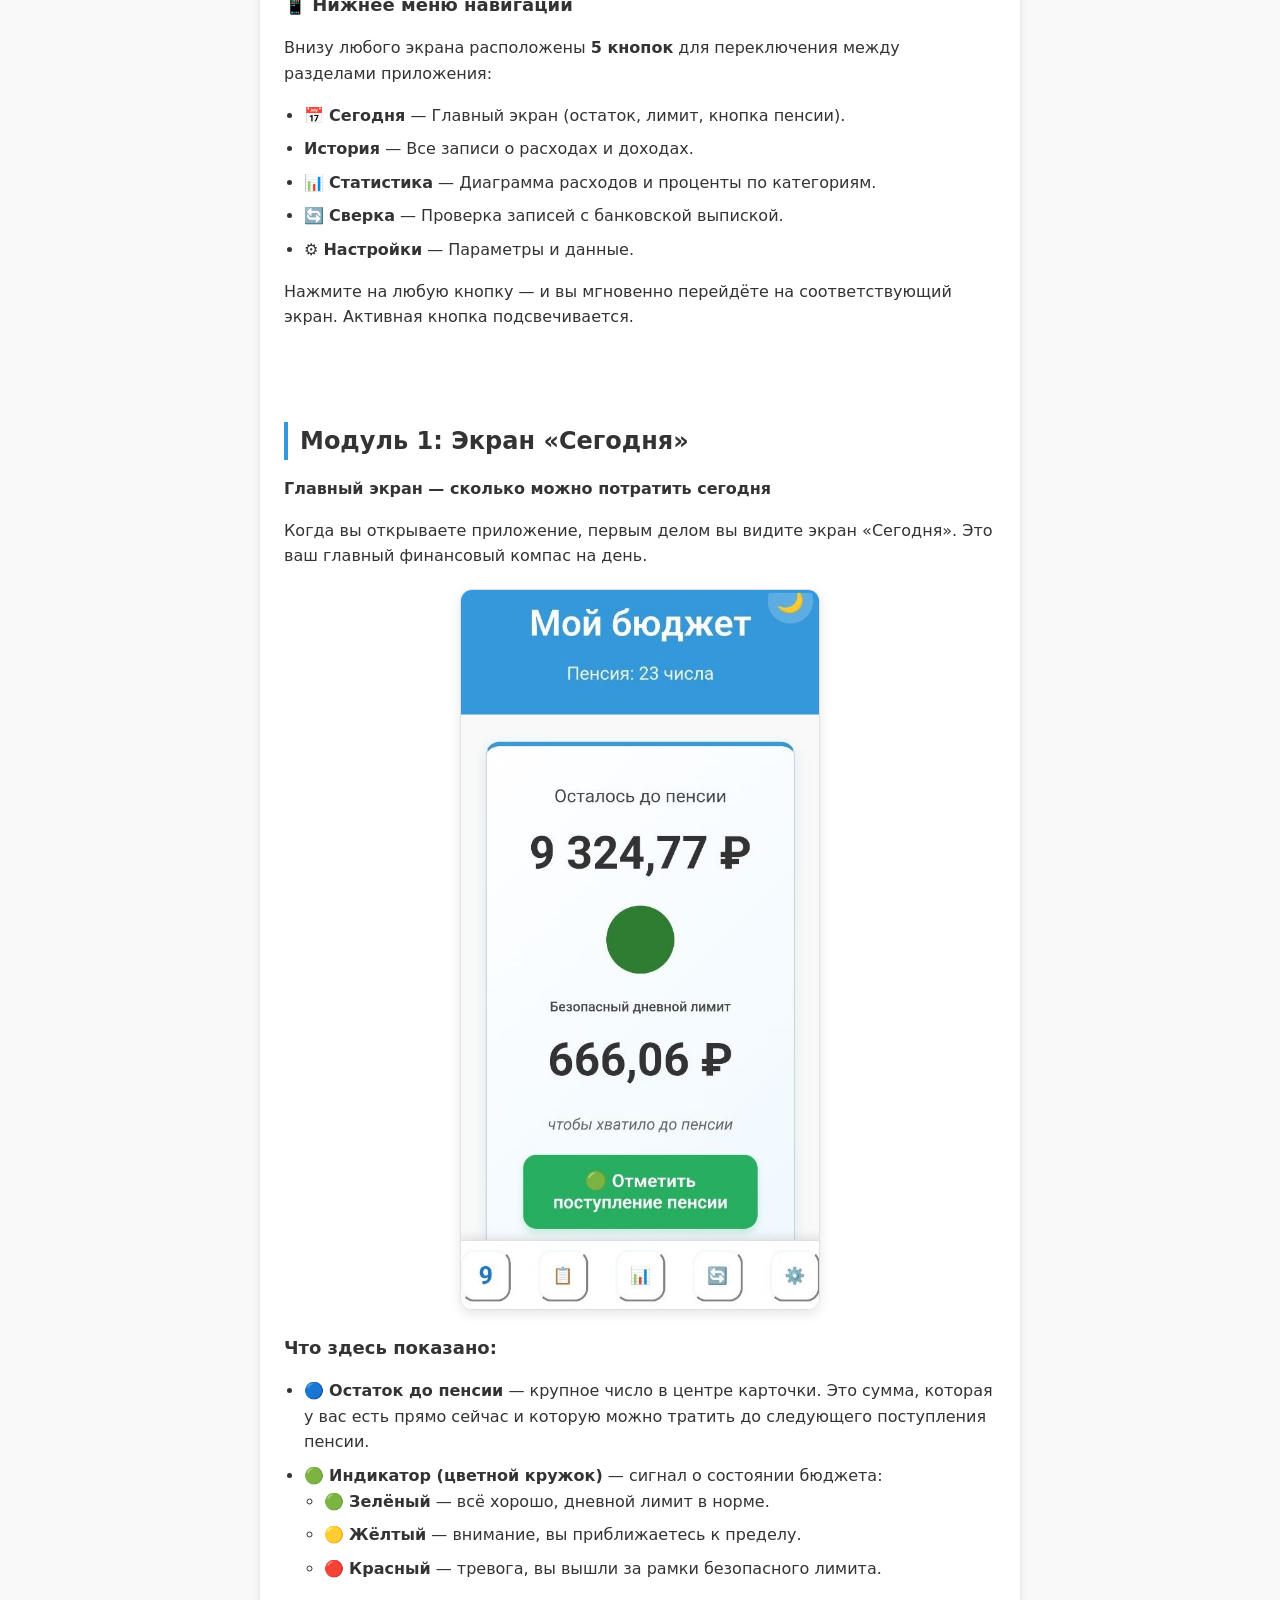
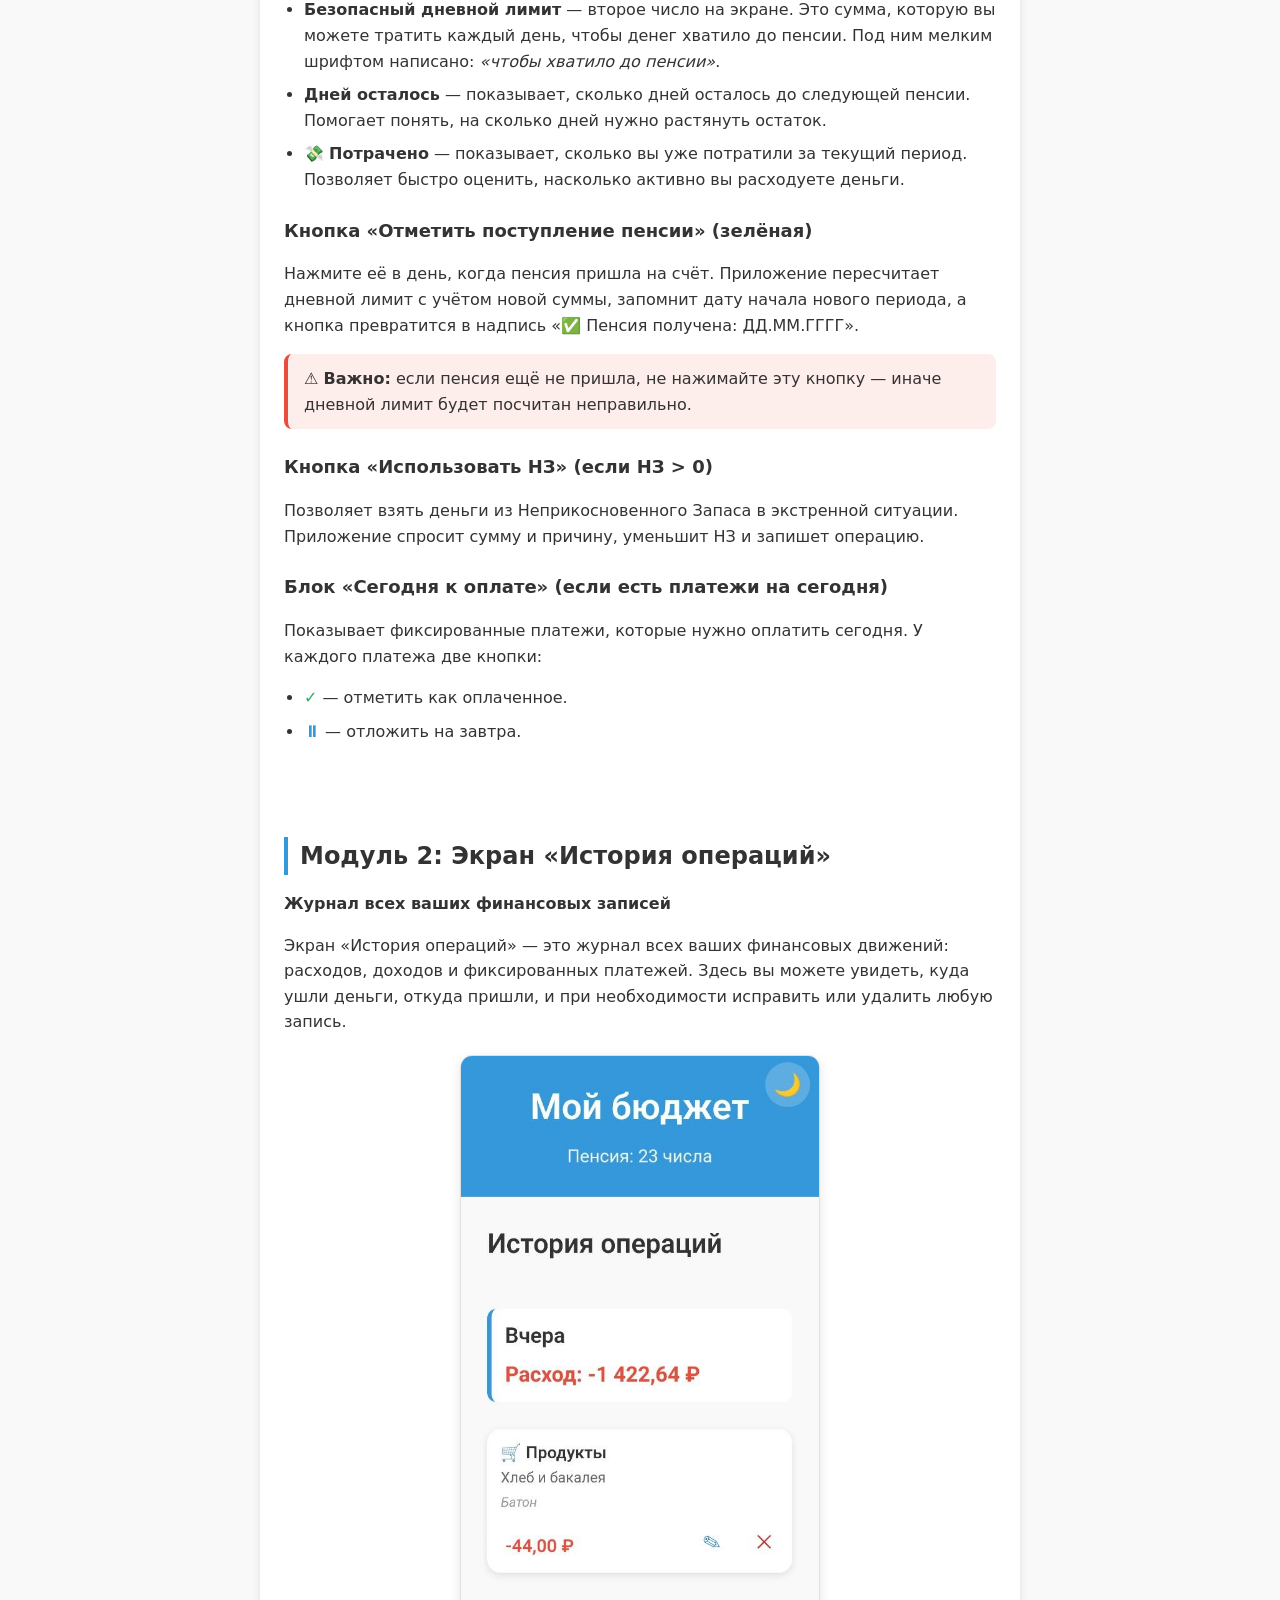
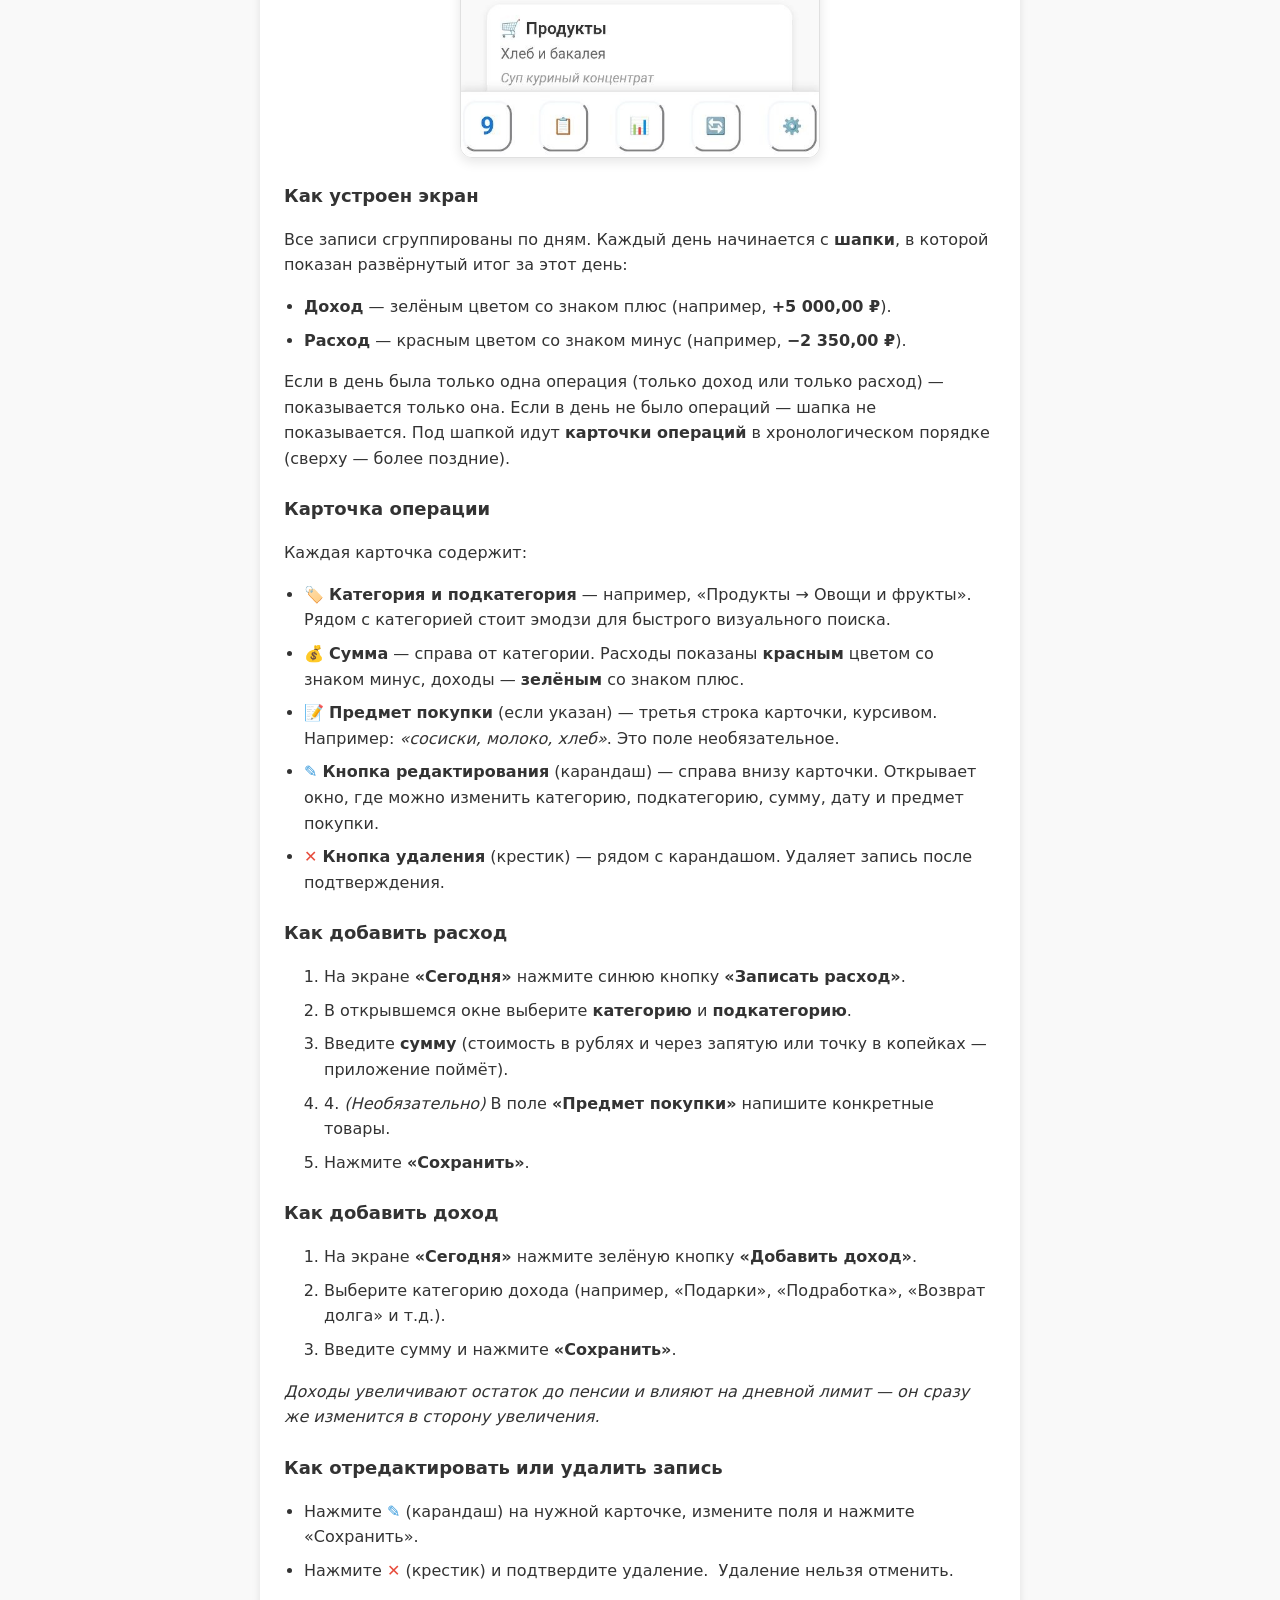
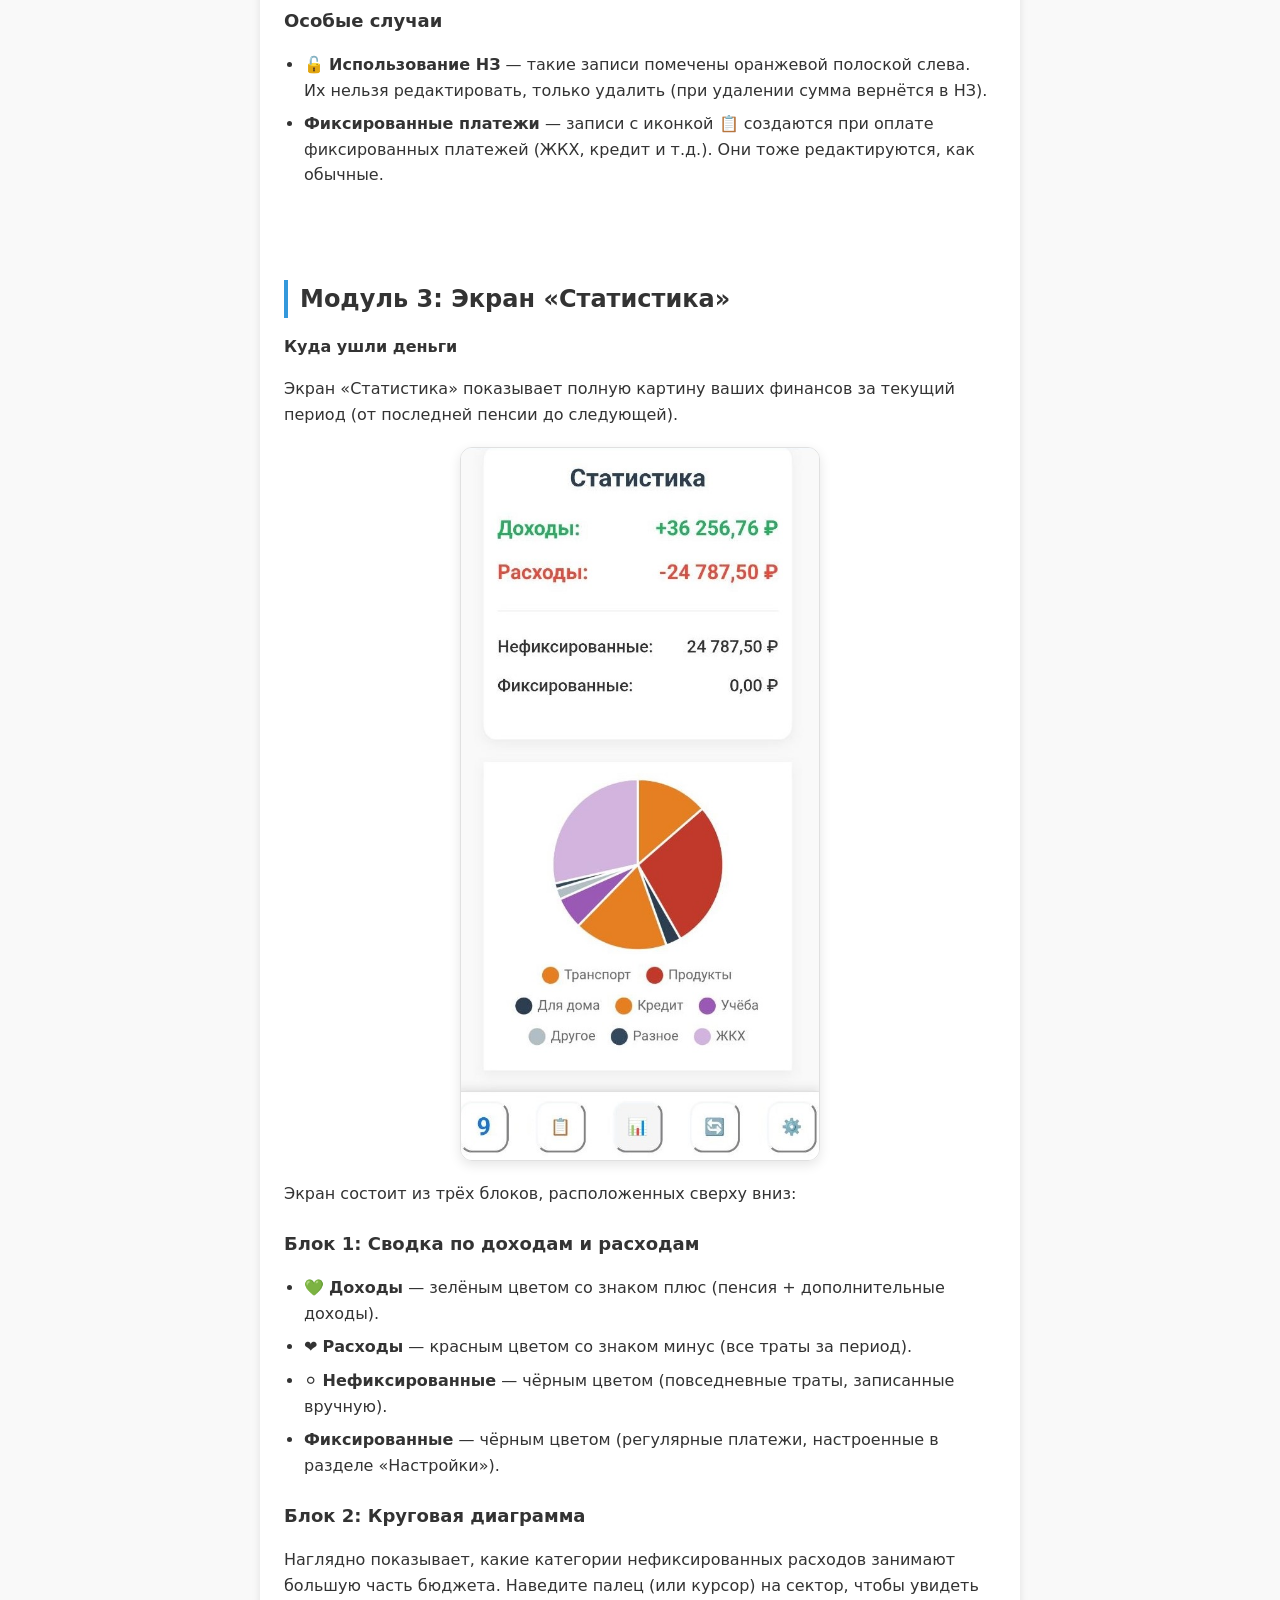
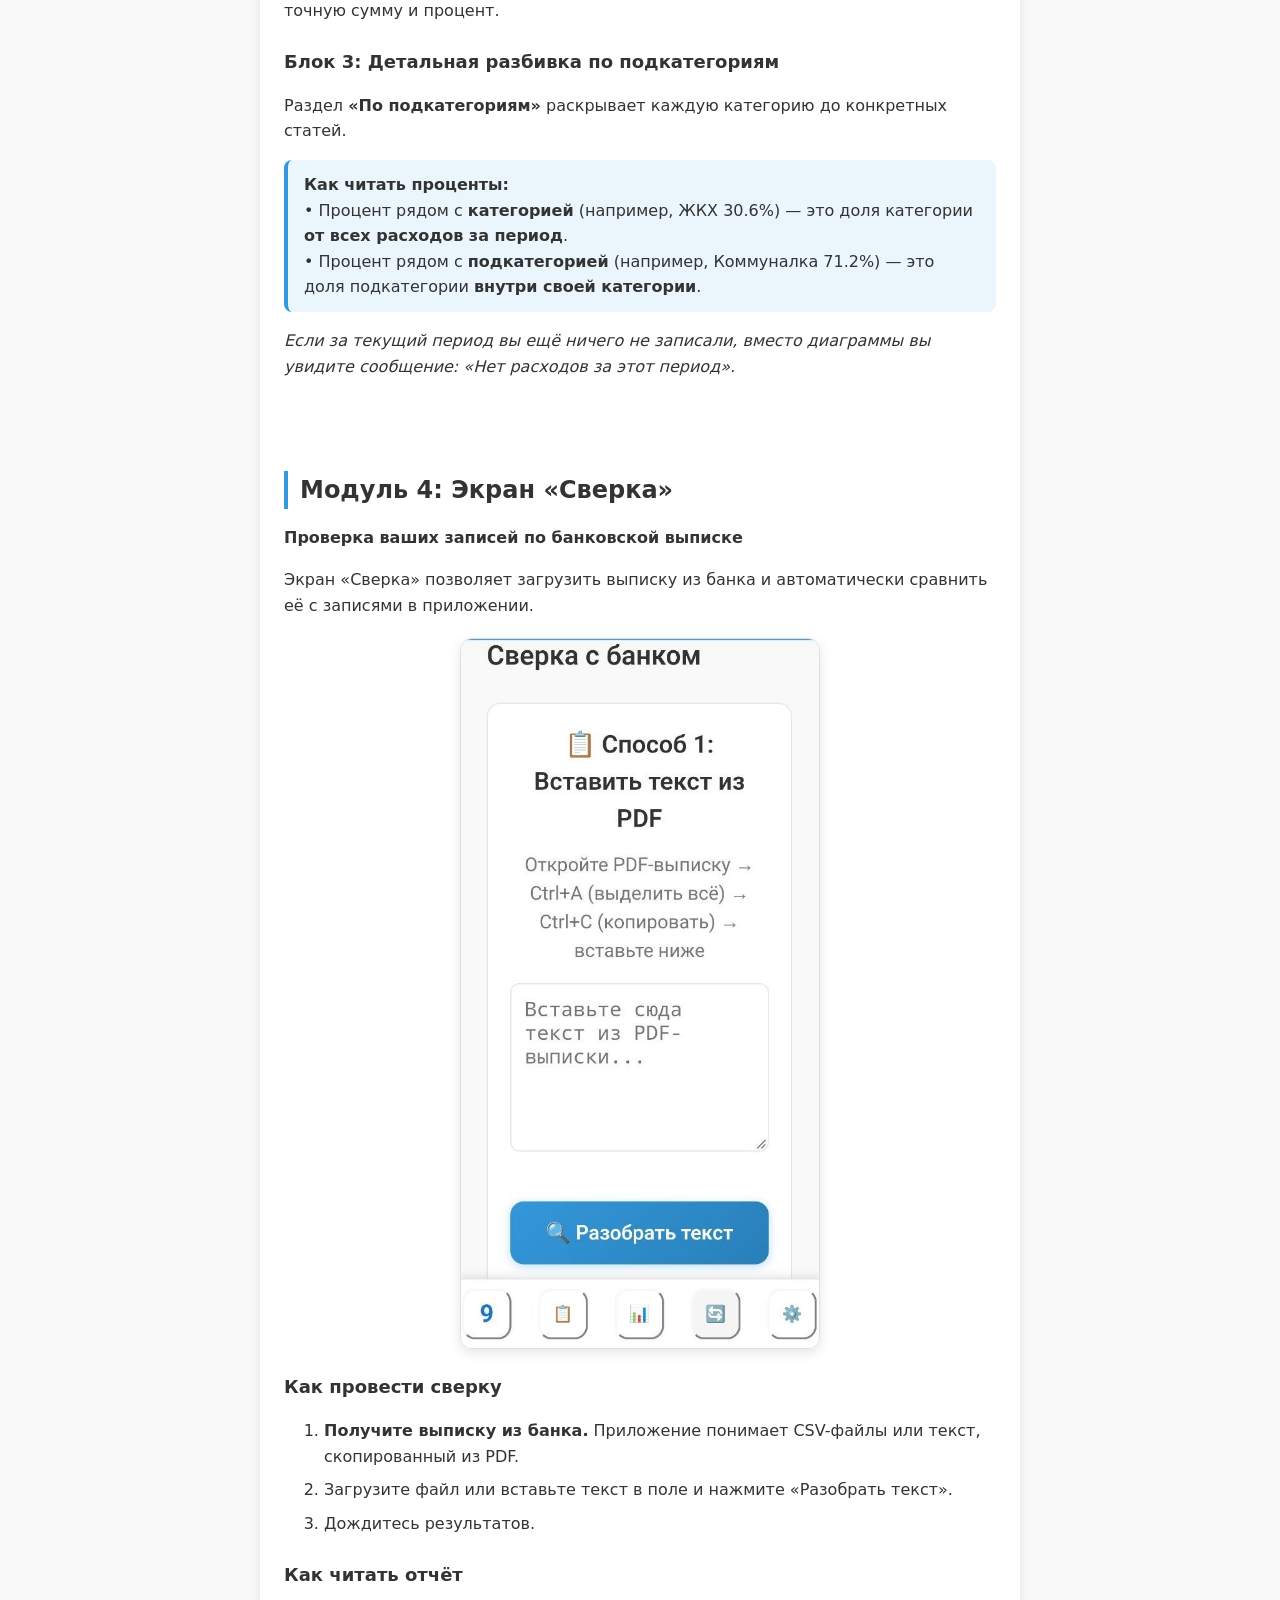
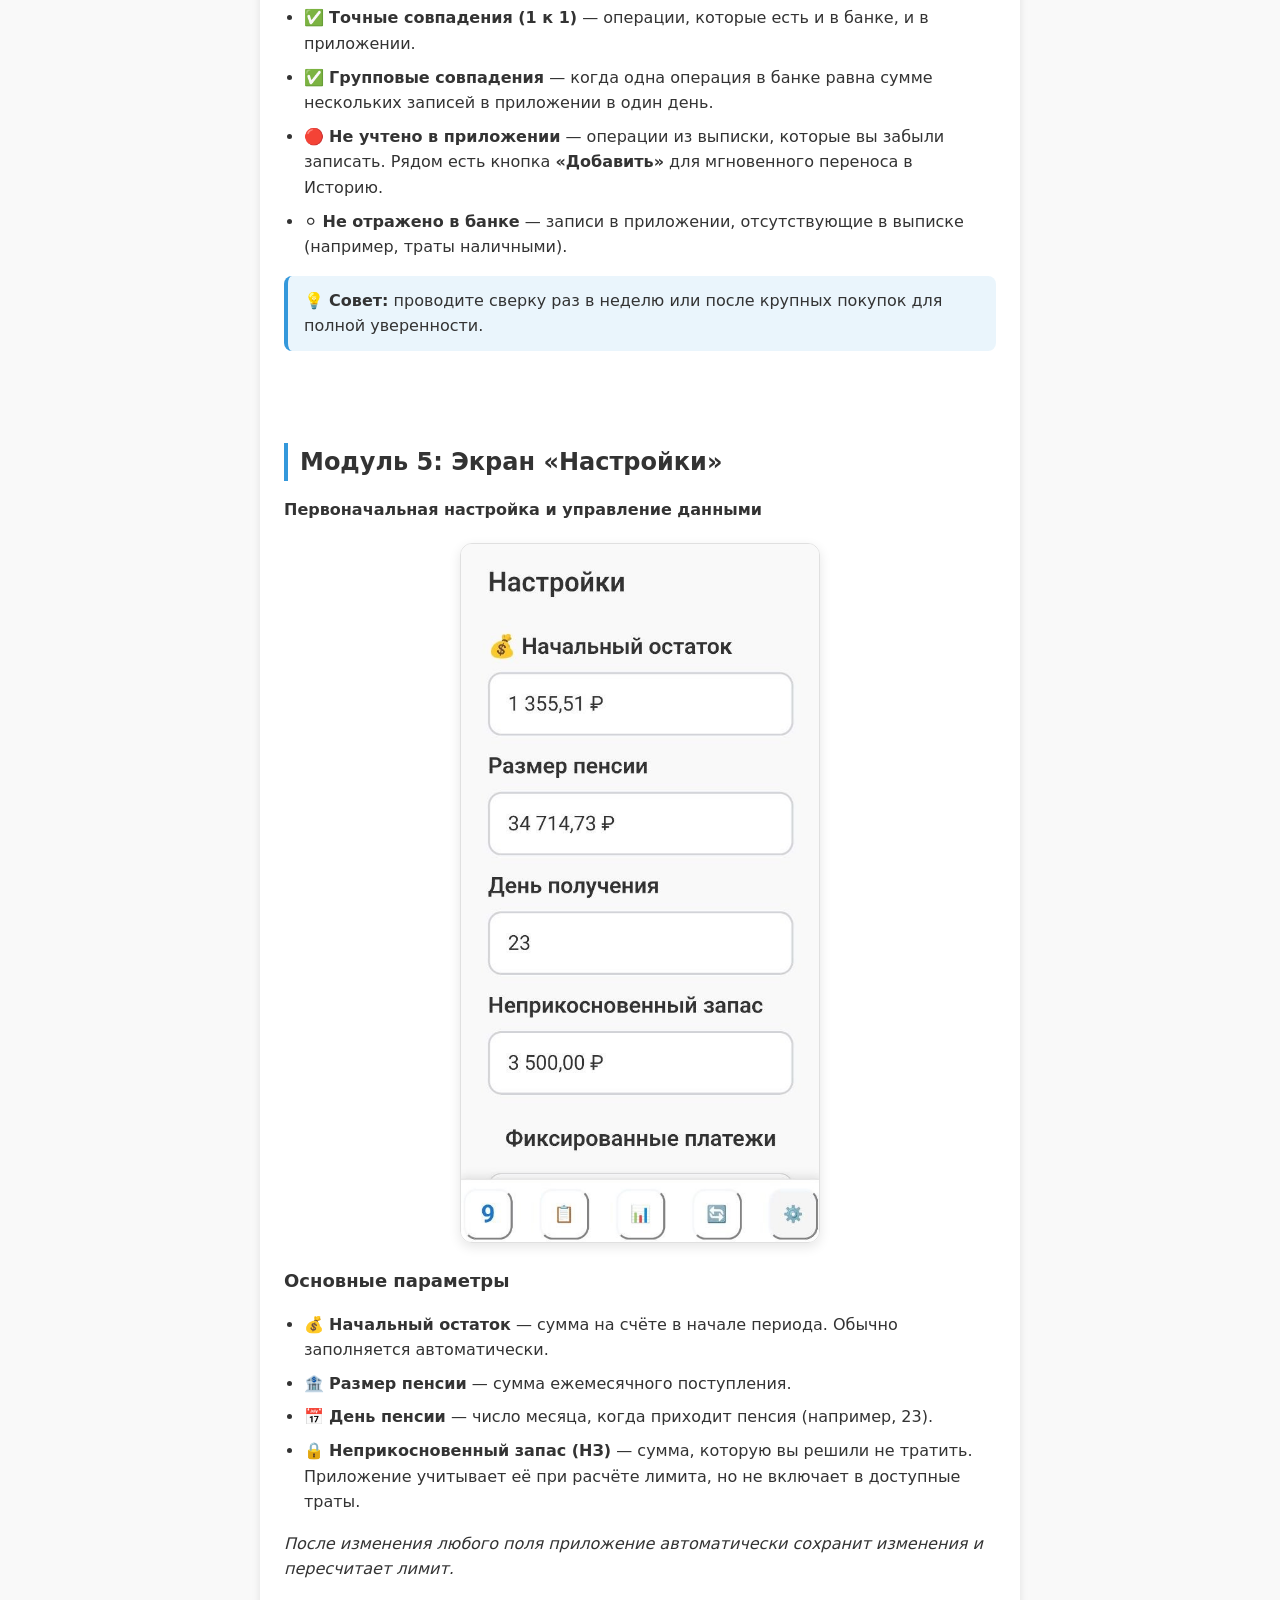
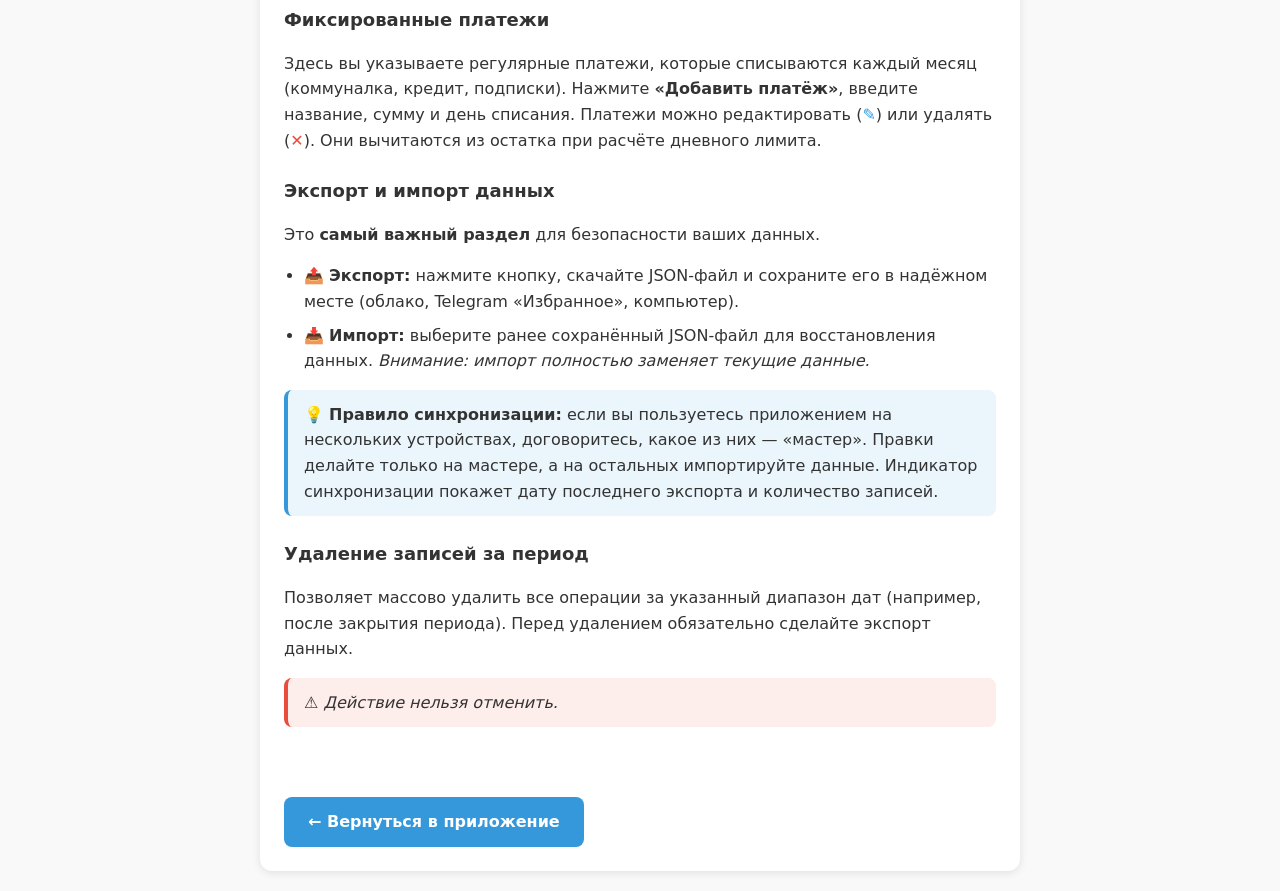
==== commit a3350bfe: "docs: fix field name in expense instruction to match app UI Updated step 4 in "How to add expense" s" ====
--- a/guide.html
+++ b/guide.html
@@ -298,8 +298,8 @@
                 <li><strong>Название приложения</strong> — «Мой бюджет» (по центру).</li>
                 <li><strong>Дата пенсии</strong> — под названием, мелким шрифтом: <em>«Пенсия: 23 числа»</em>.
                     Напоминает, когда ждать следующего поступления.</li>
-                <li><strong>Переключатель темы</strong> 🌙/️ — в правом верхнем углу. Нажмите, чтобы переключиться между
-                    светлой и тёмной темой. Выбор запоминается.</li>
+                <li><strong>Переключатель темы</strong> 🌙/☀️ — в правом верхнем углу. Нажмите, чтобы переключиться между светлой и
+                    тёмной темой. Выбор запоминается.</li>
             </ul>
 
             <h3>📱 Нижнее меню навигации</h3>
@@ -406,7 +406,7 @@
                 <li>В открывшемся окне выберите <strong>категорию</strong> и <strong>подкатегорию</strong>.</li>
                 <li>Введите <strong>сумму</strong> (стоимость в рублях и через запятую или точку в копейках — приложение
                     поймёт).</li>
-                <li><em>(Необязательно)</em> В поле <strong>«Что куплено»</strong> напишите конкретные товары.</li>
+                <li>4. <em>(Необязательно)</em> В поле <strong>«Предмет покупки»</strong> напишите конкретные товары.</li>
                 <li>Нажмите <strong>«Сохранить»</strong>.</li>
             </ol>
 
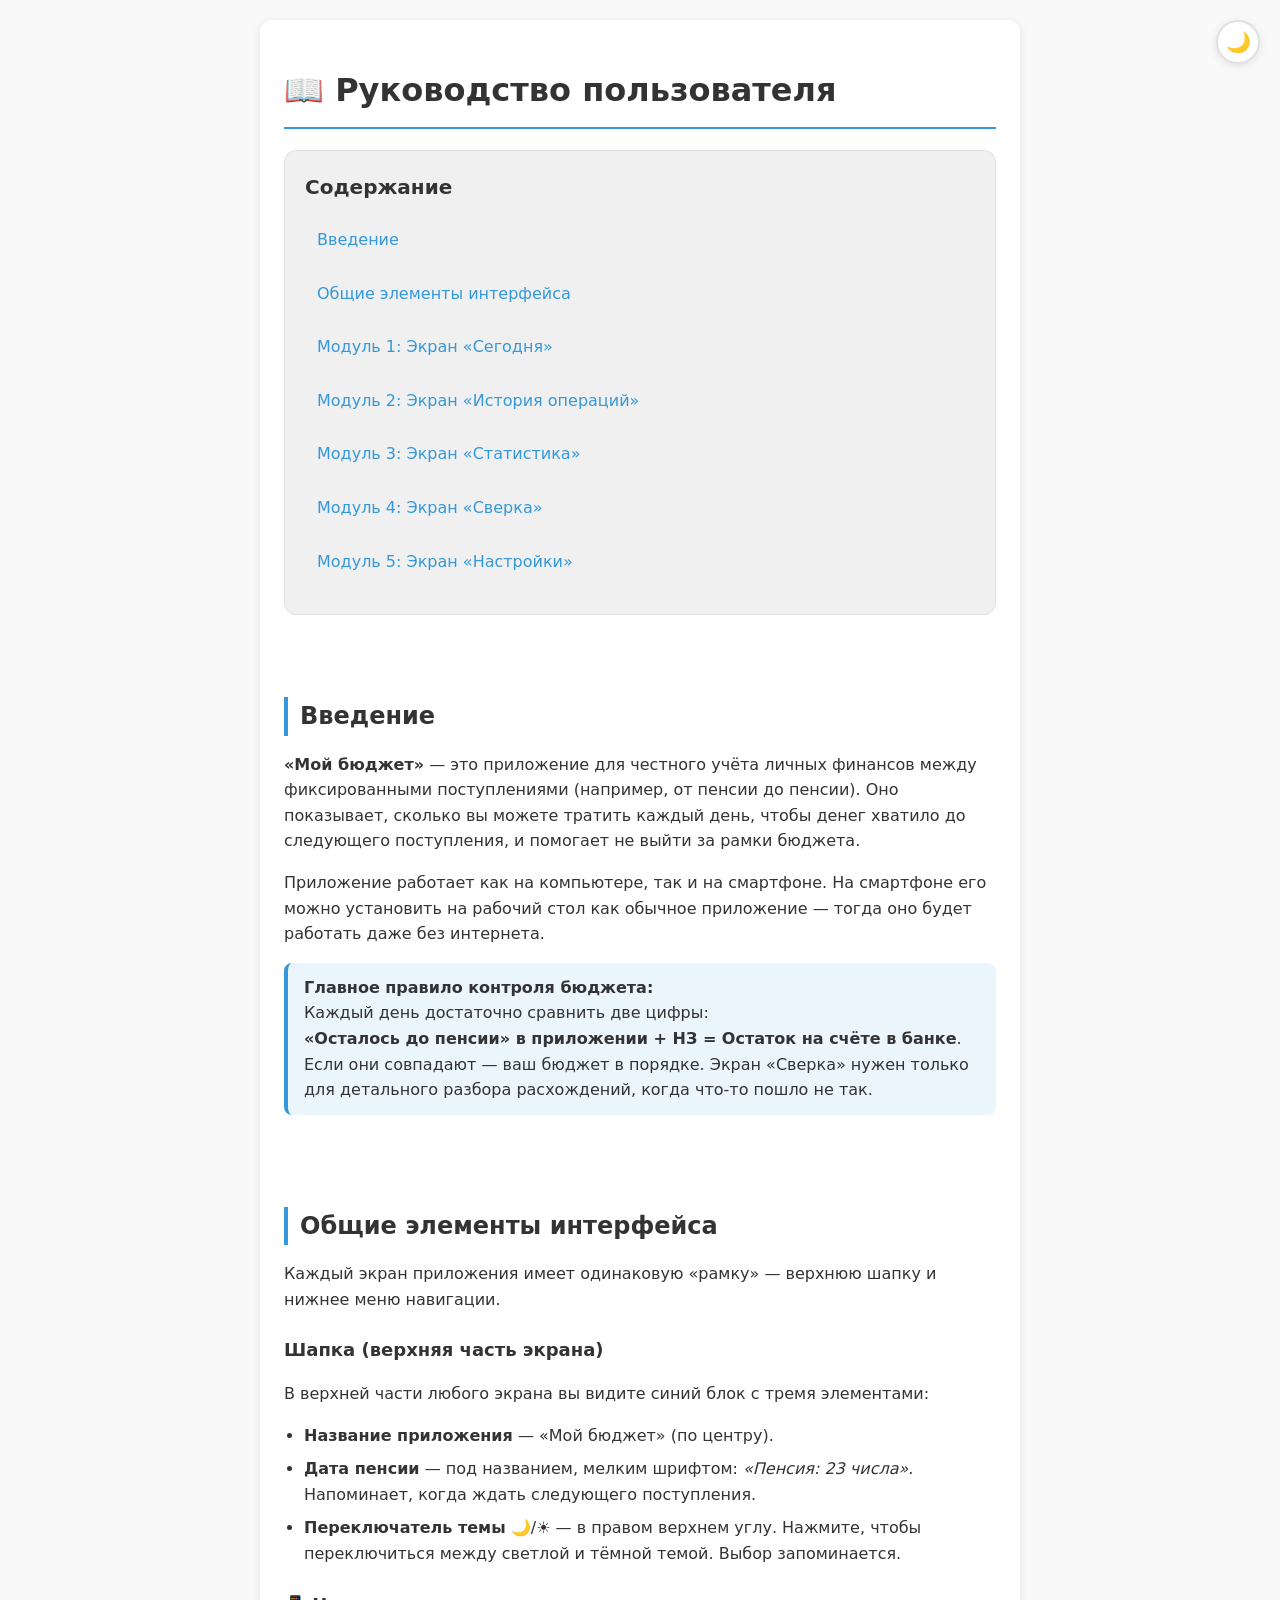
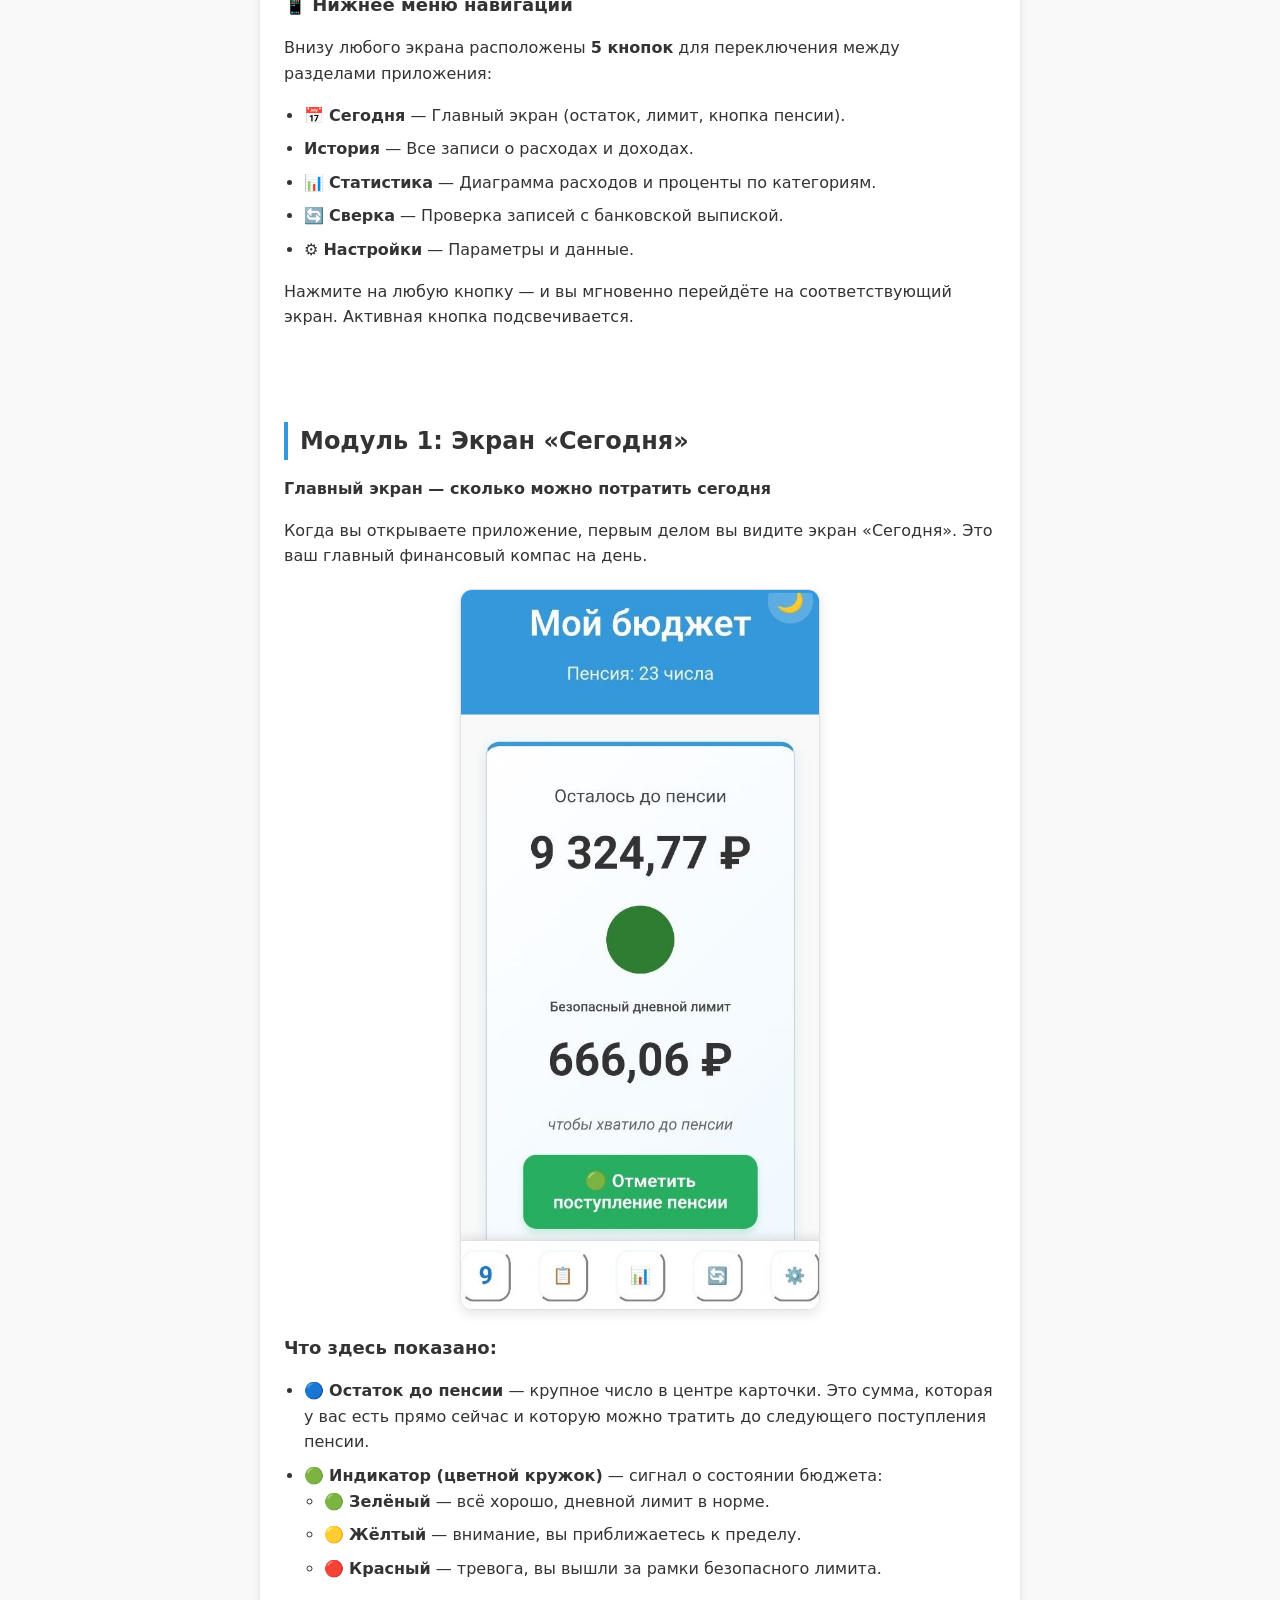
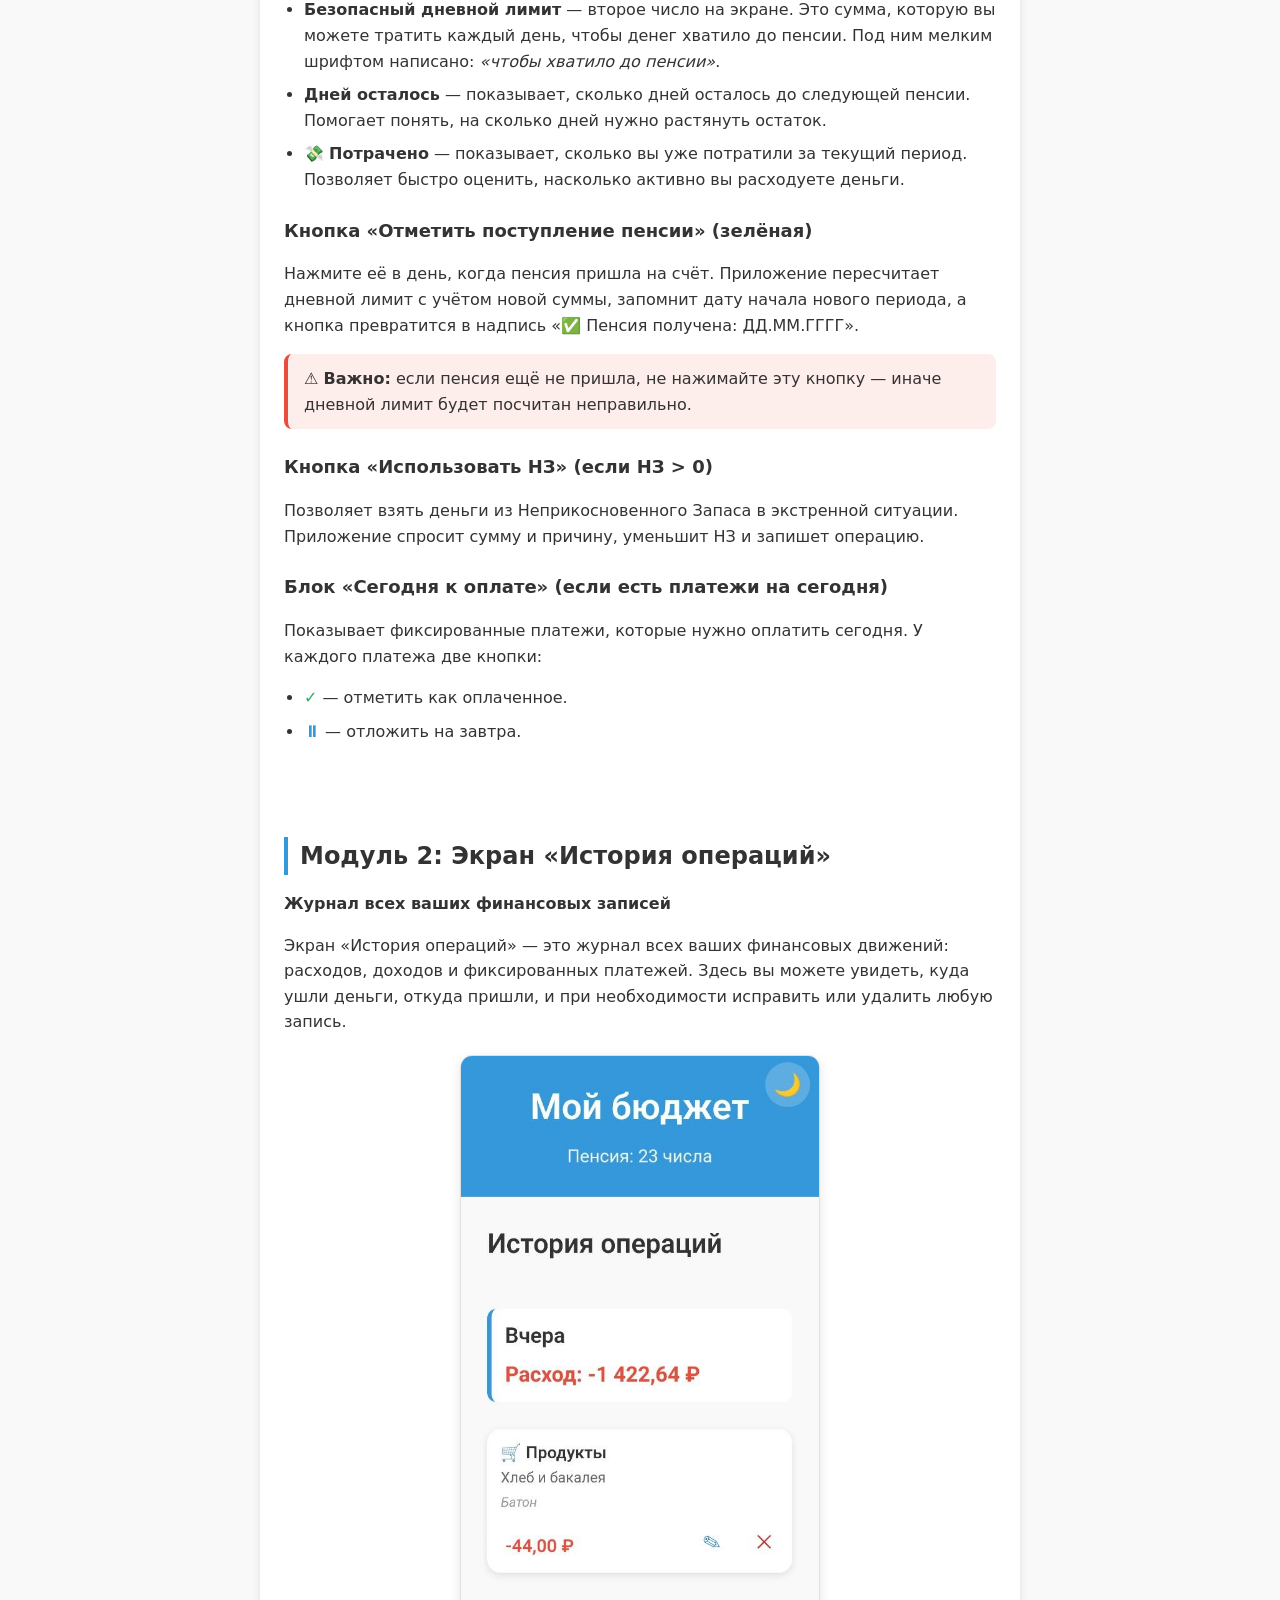
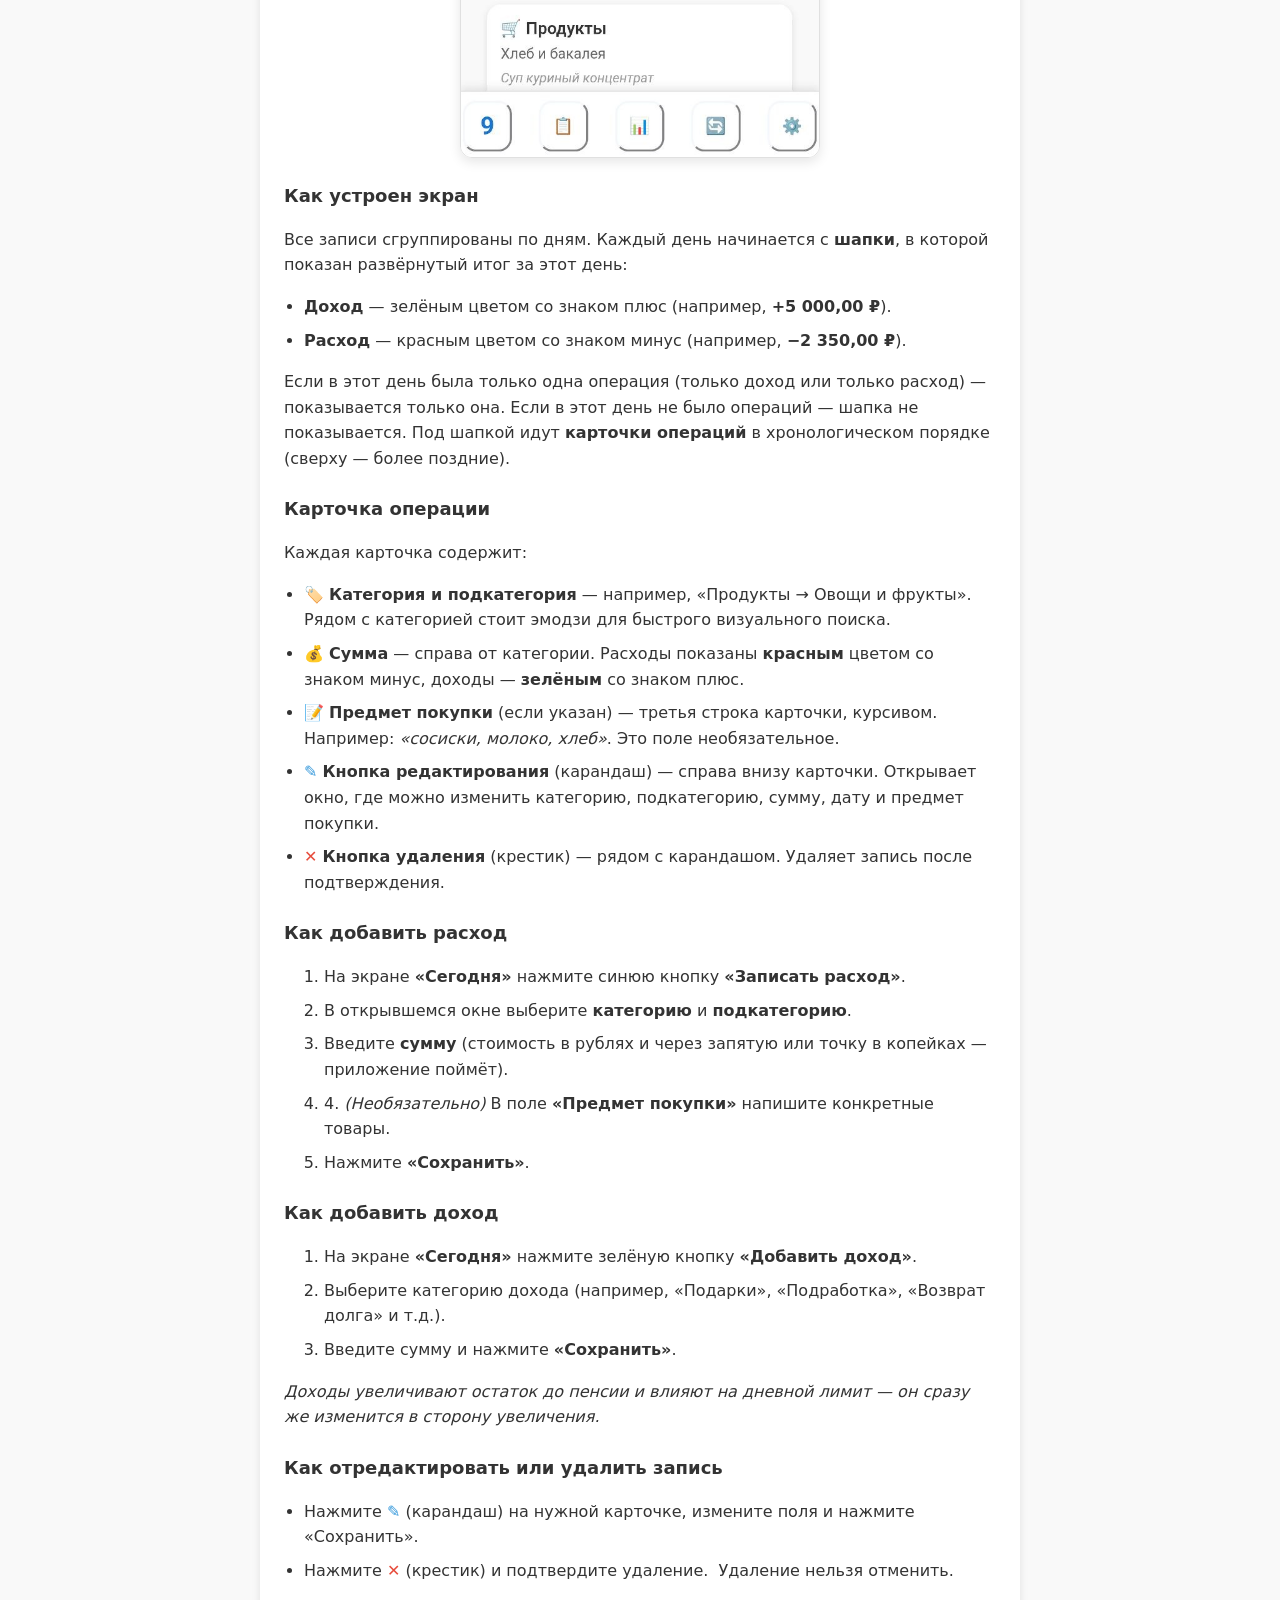
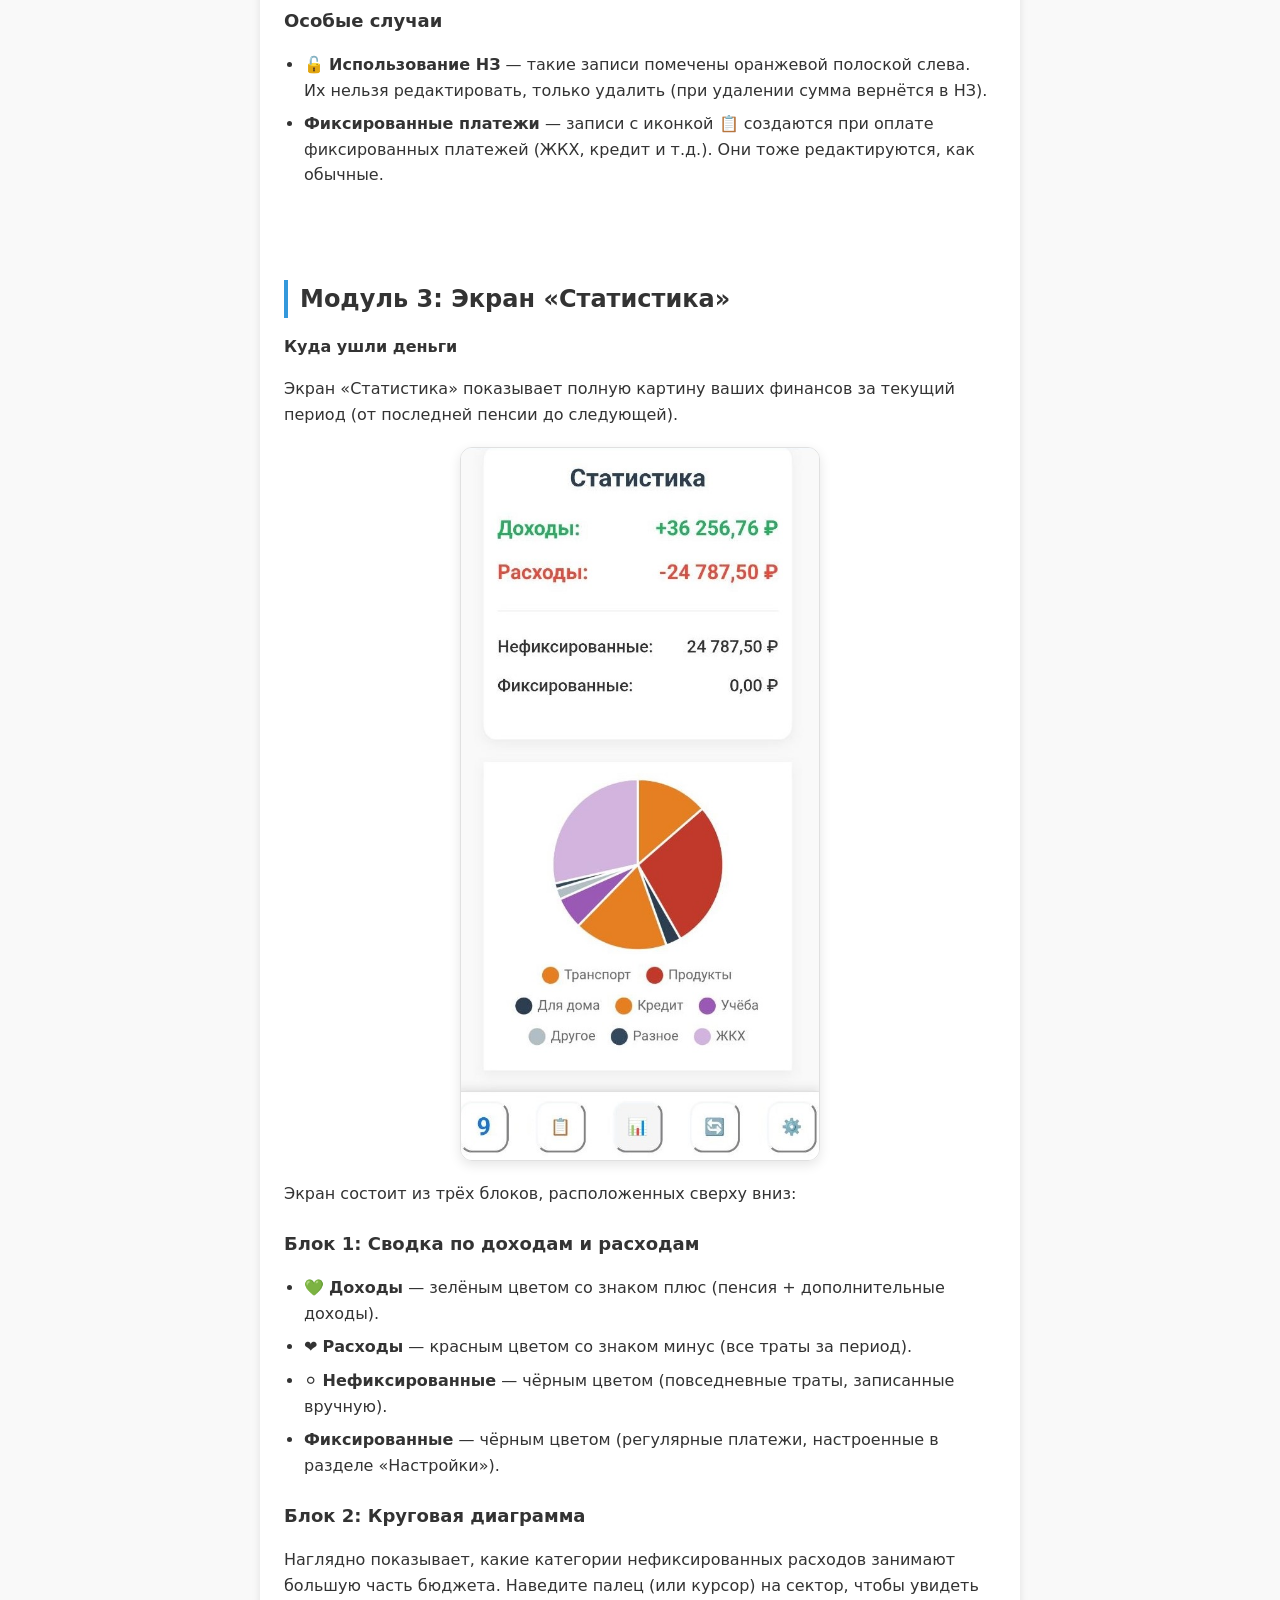
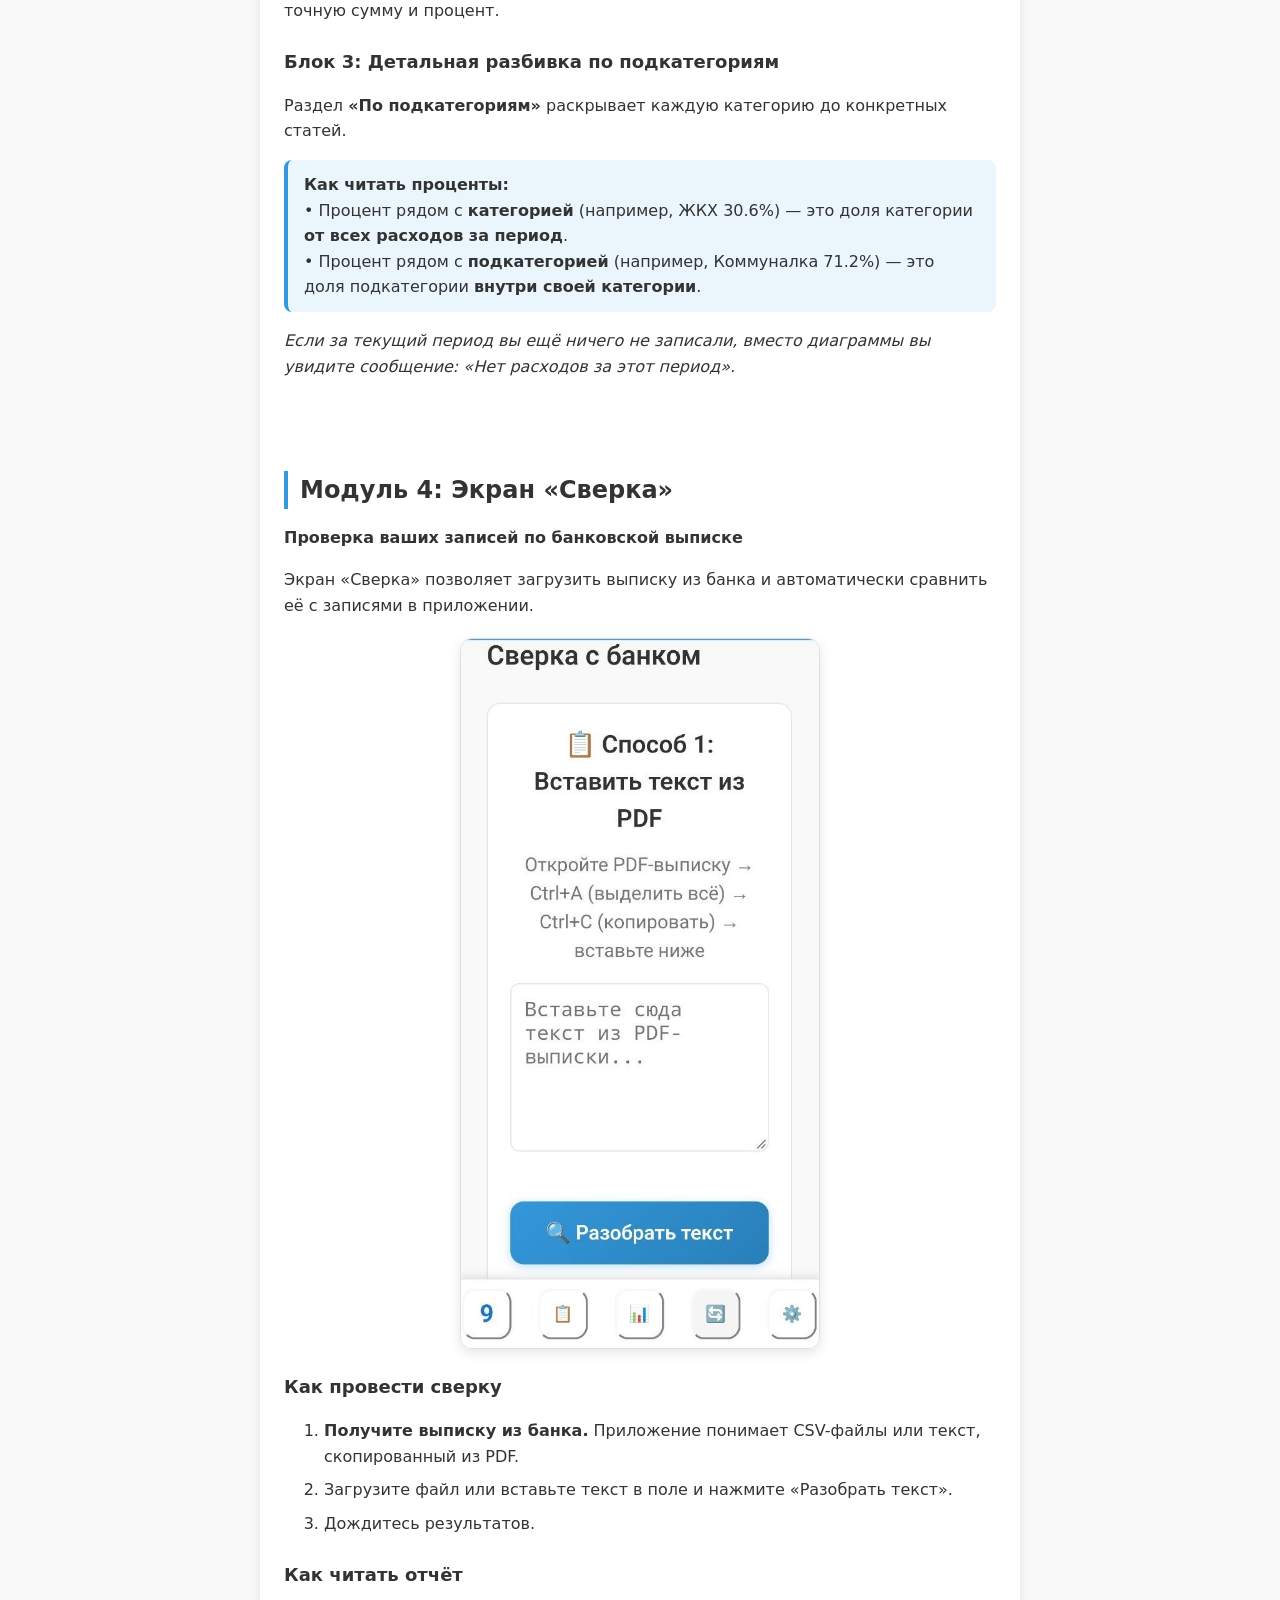
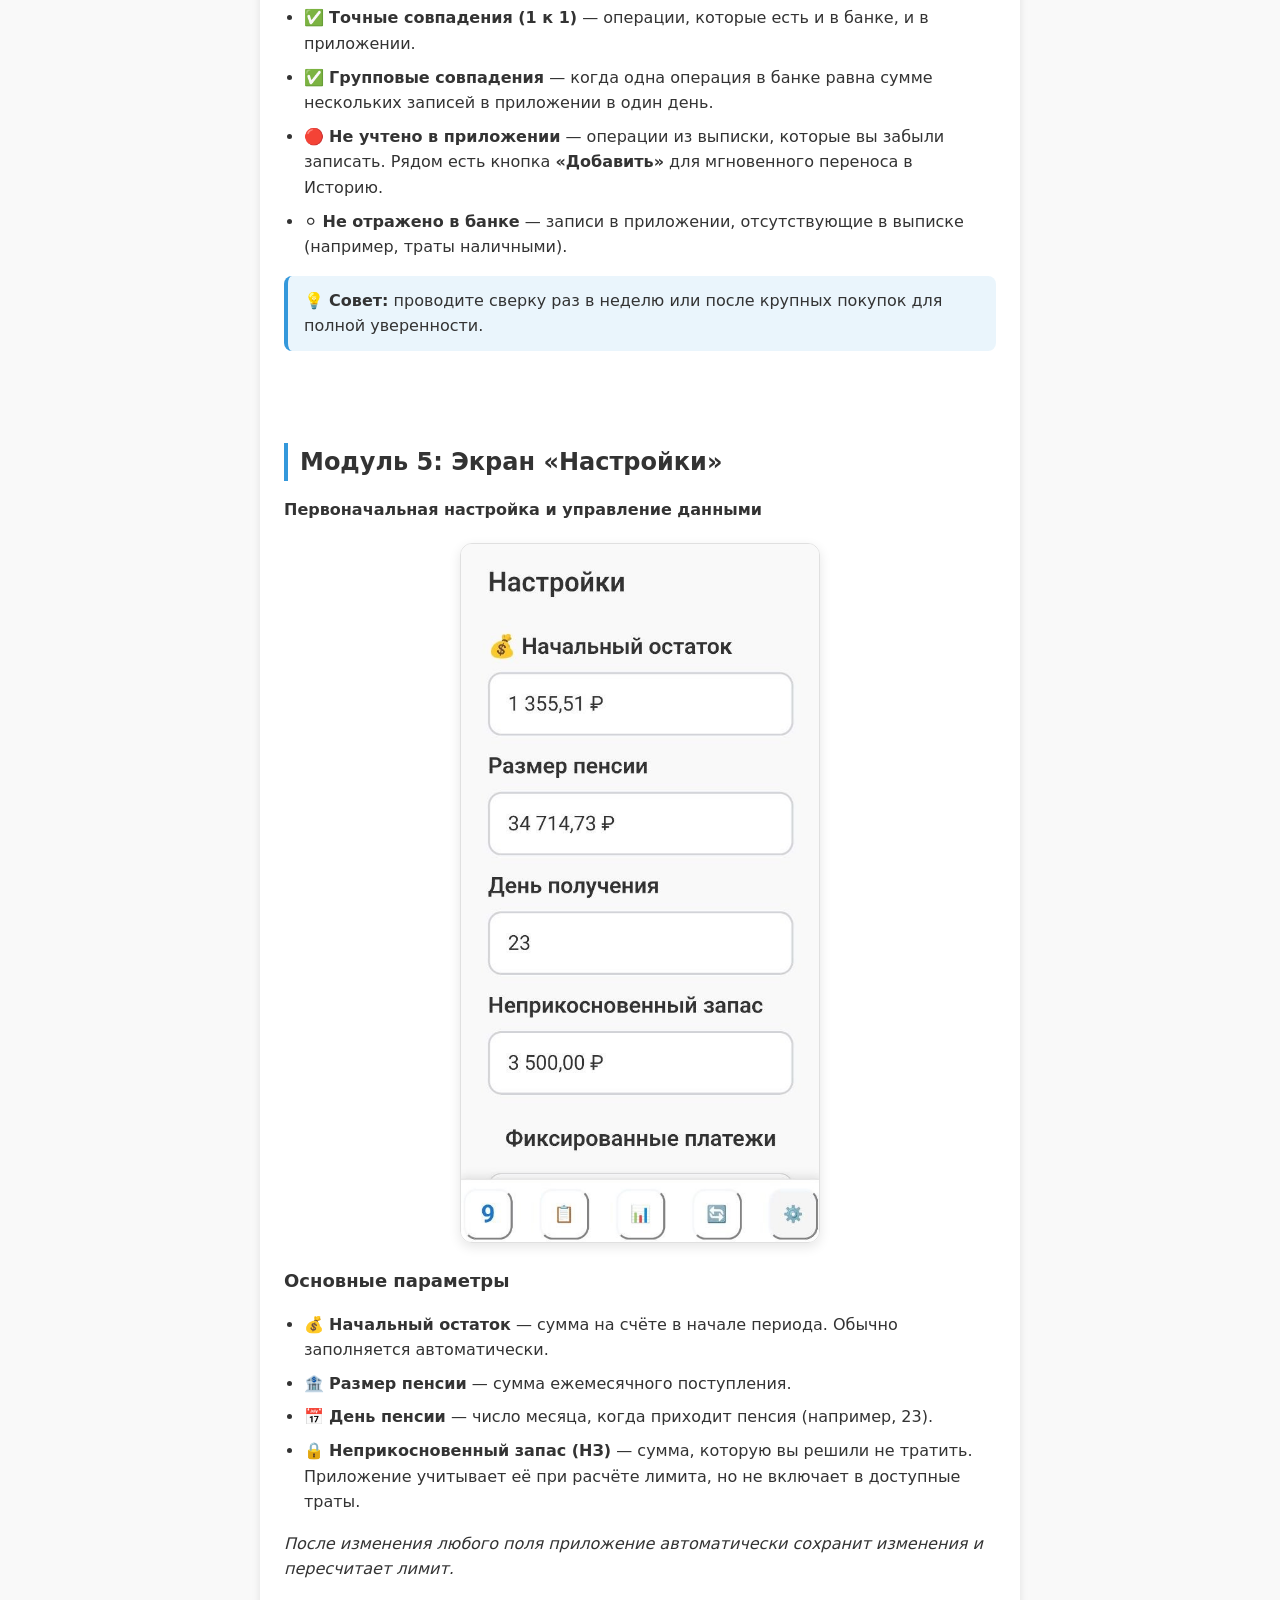
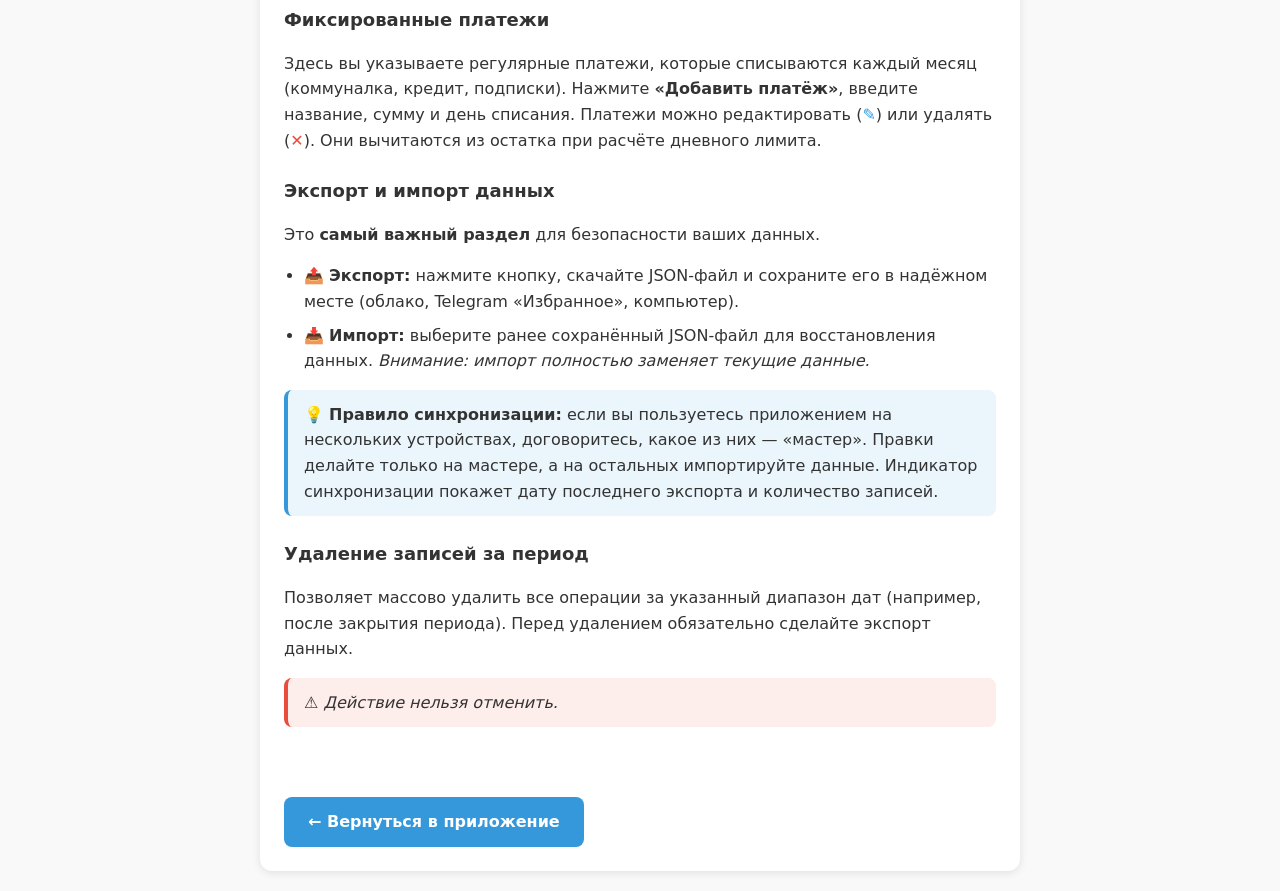
==== commit c593c57f: "docs: improve wording in history screen description Changed "Если в день" to "Если в этот день" in M" ====
--- a/guide.html
+++ b/guide.html
@@ -381,9 +381,9 @@
                 <li><strong>Расход</strong> — красным цветом со знаком минус (например, <strong>−2 350,00 ₽</strong>).
                 </li>
             </ul>
-            <p>Если в день была только одна операция (только доход или только расход) — показывается только она. Если в
-                день не было операций — шапка не показывается. Под шапкой идут <strong>карточки операций</strong> в
-                хронологическом порядке (сверху — более поздние).</p>
+            <p>Если в этот день была только одна операция (только доход или только расход) — показывается только она. Если в этот
+                день не было операций — шапка не показывается. Под шапкой идут <strong>карточки операций</strong> в хронологическом
+                порядке (сверху — более поздние).</p>
 
             <h3>Карточка операции</h3>
             <p>Каждая карточка содержит:</p>
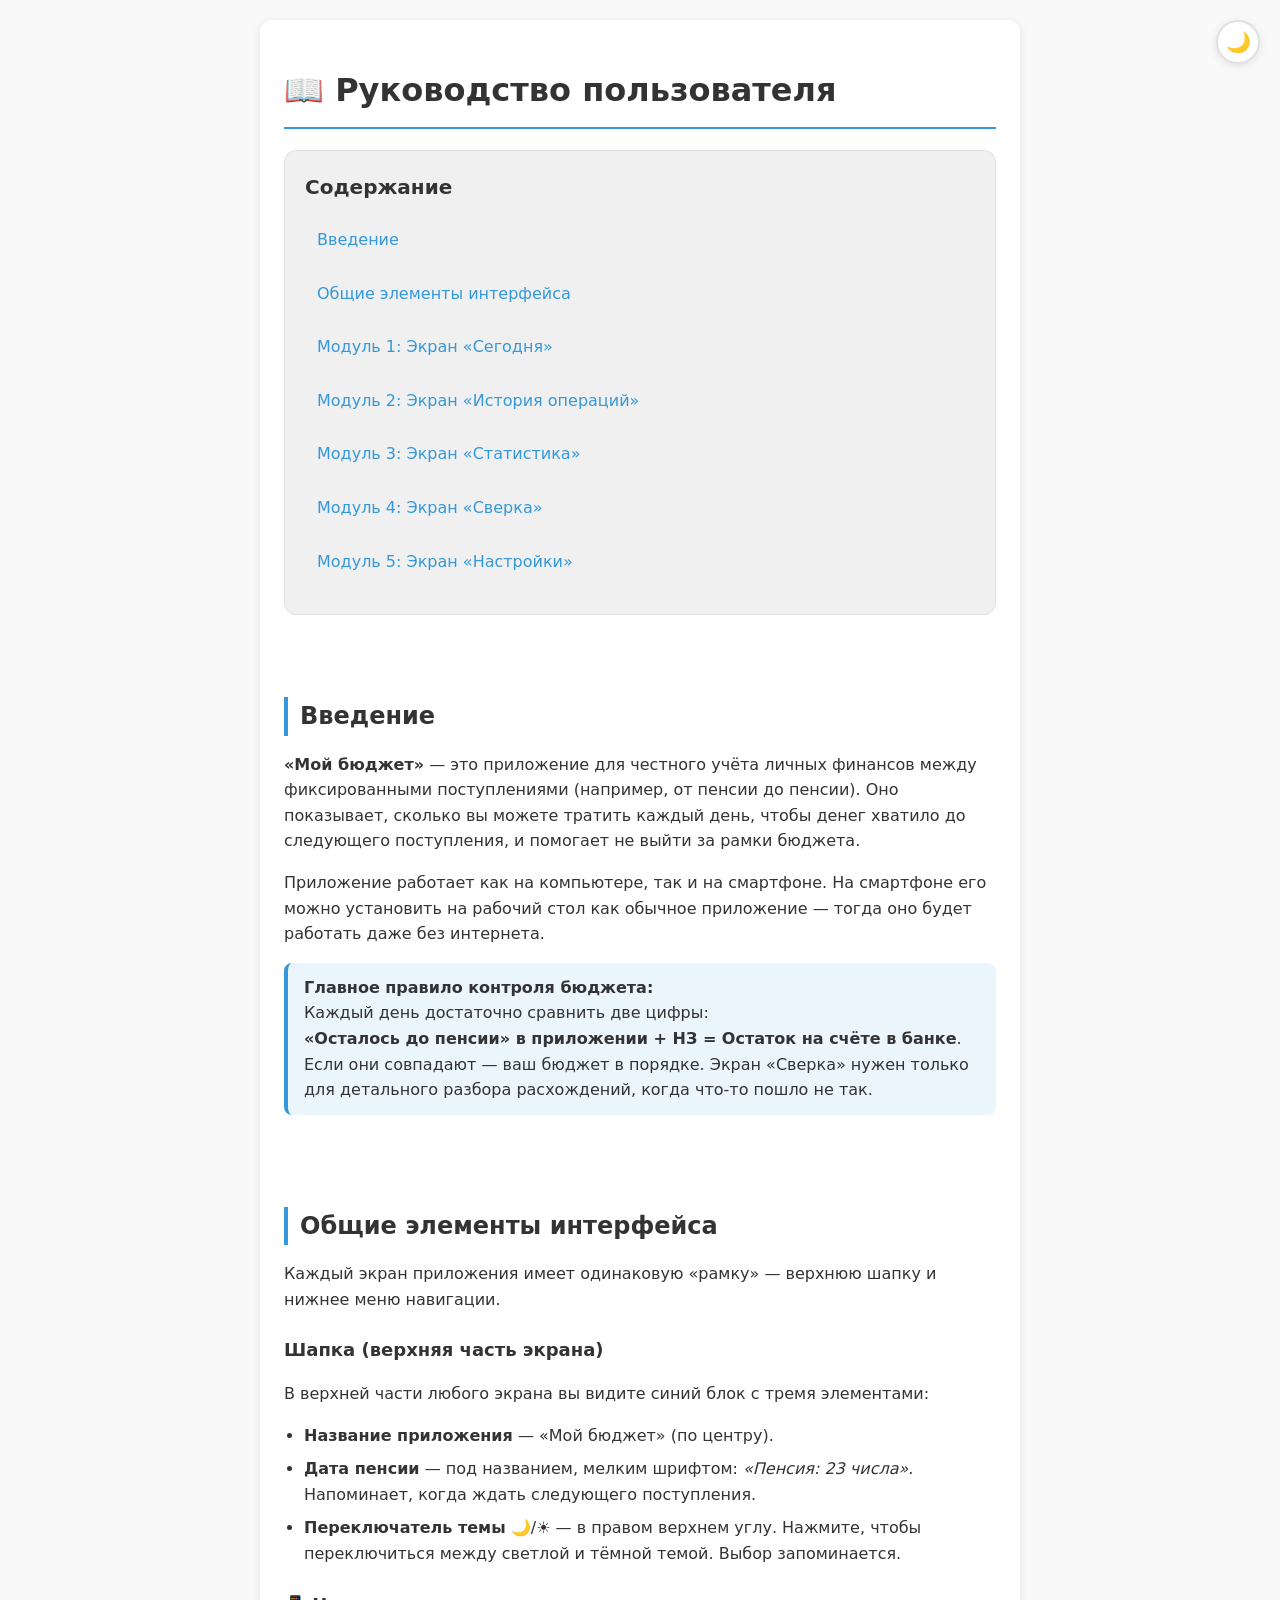
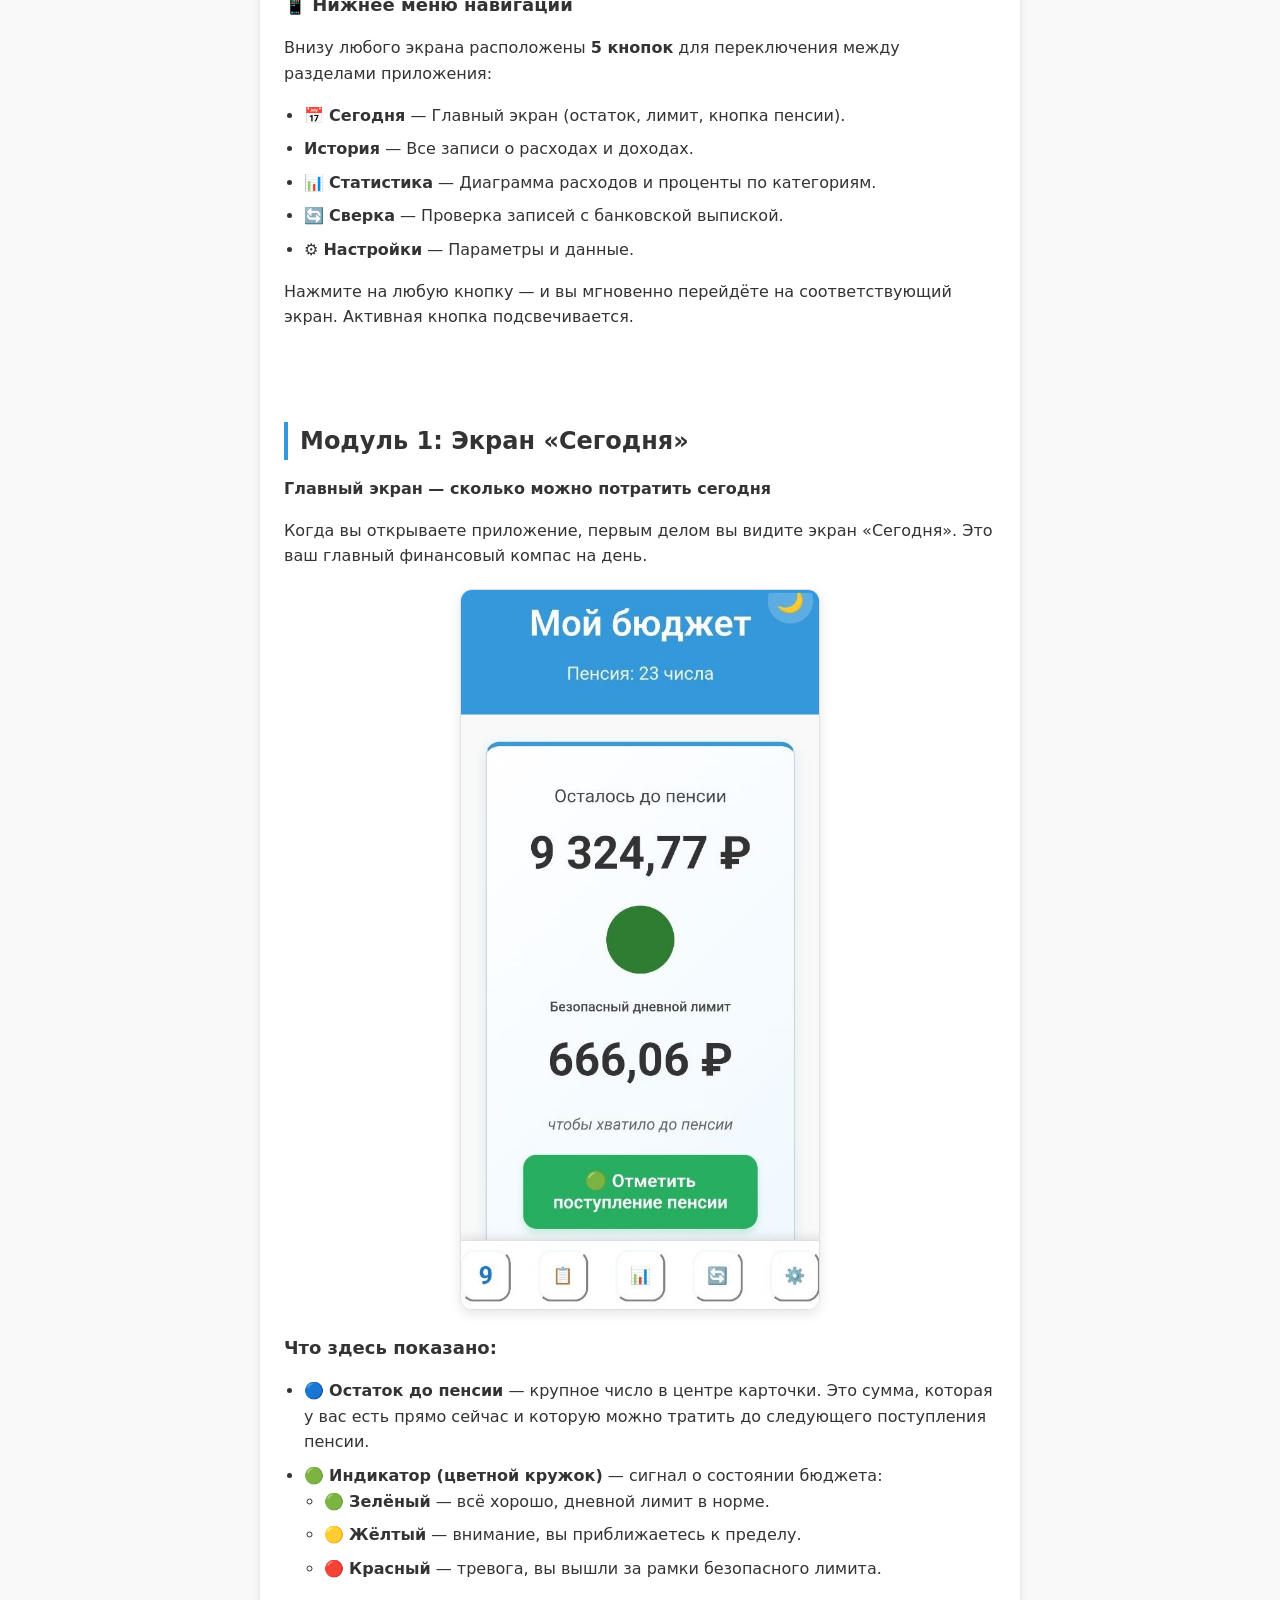
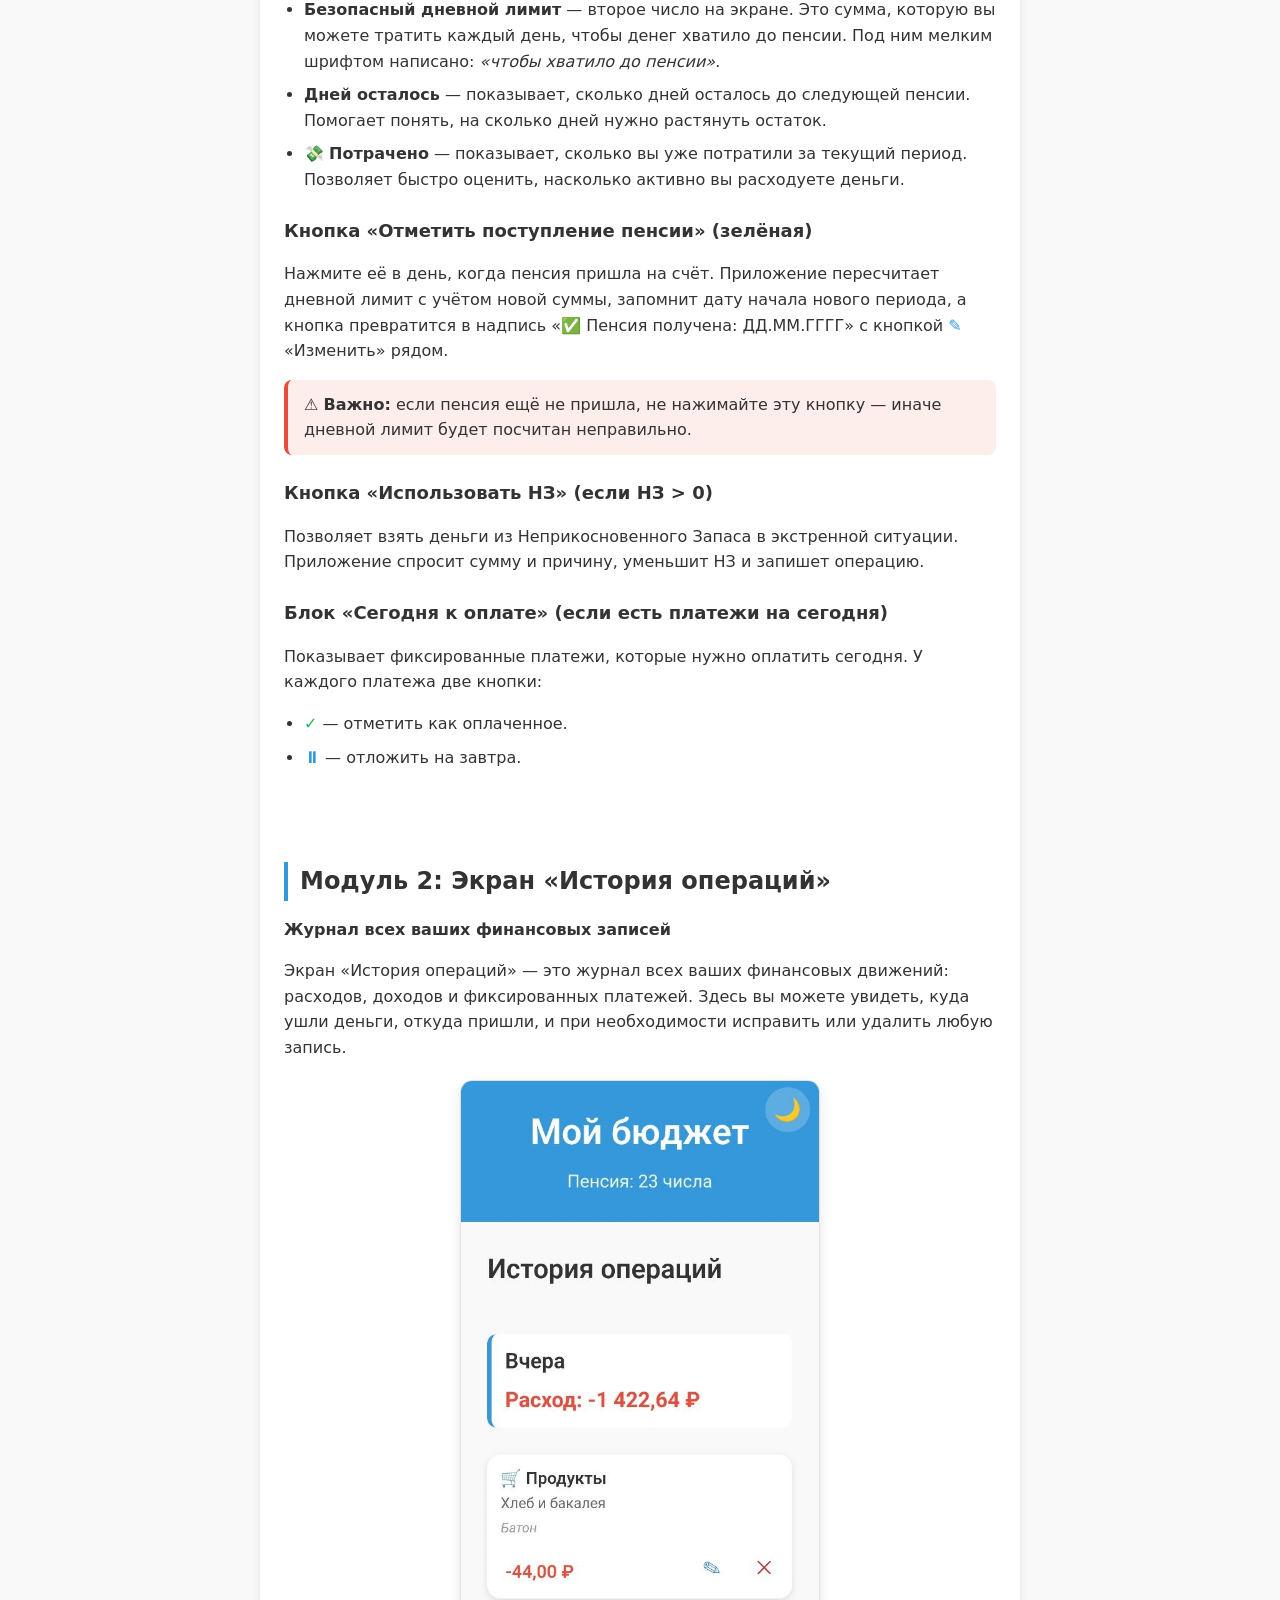
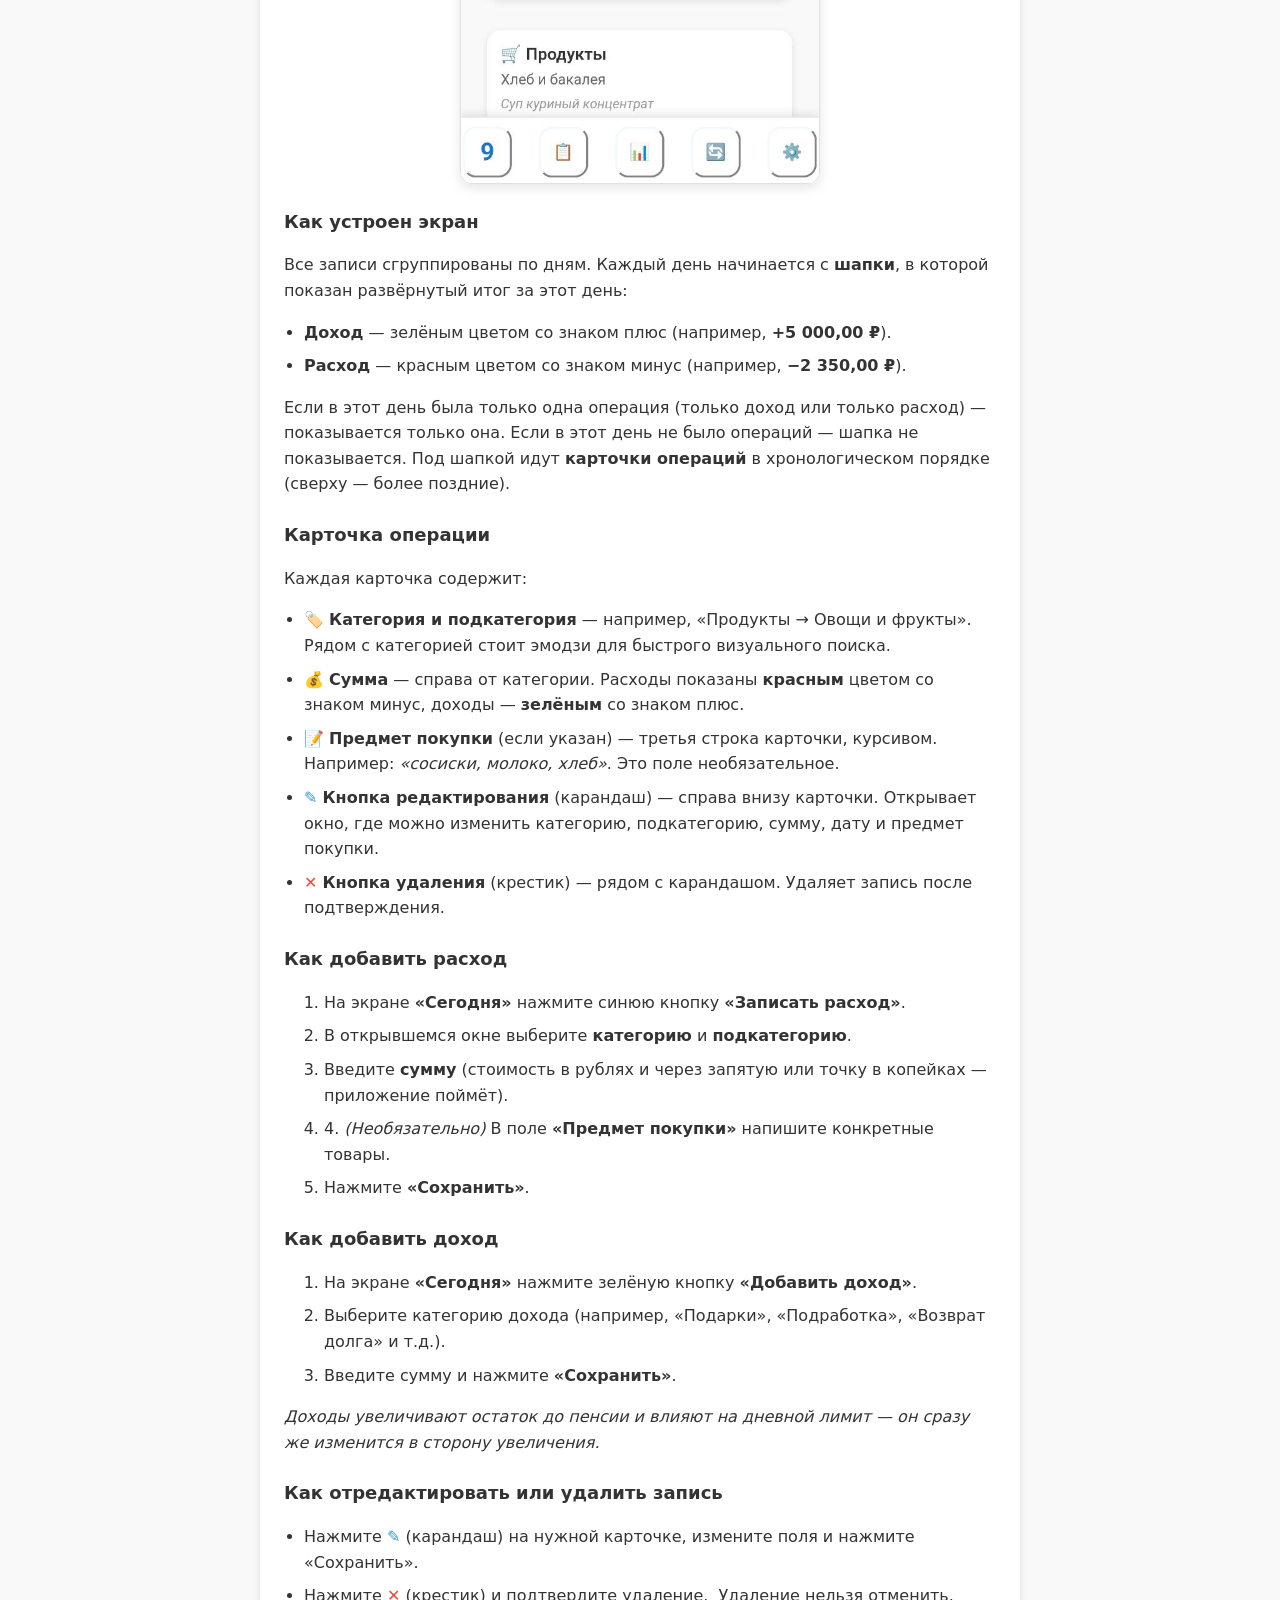
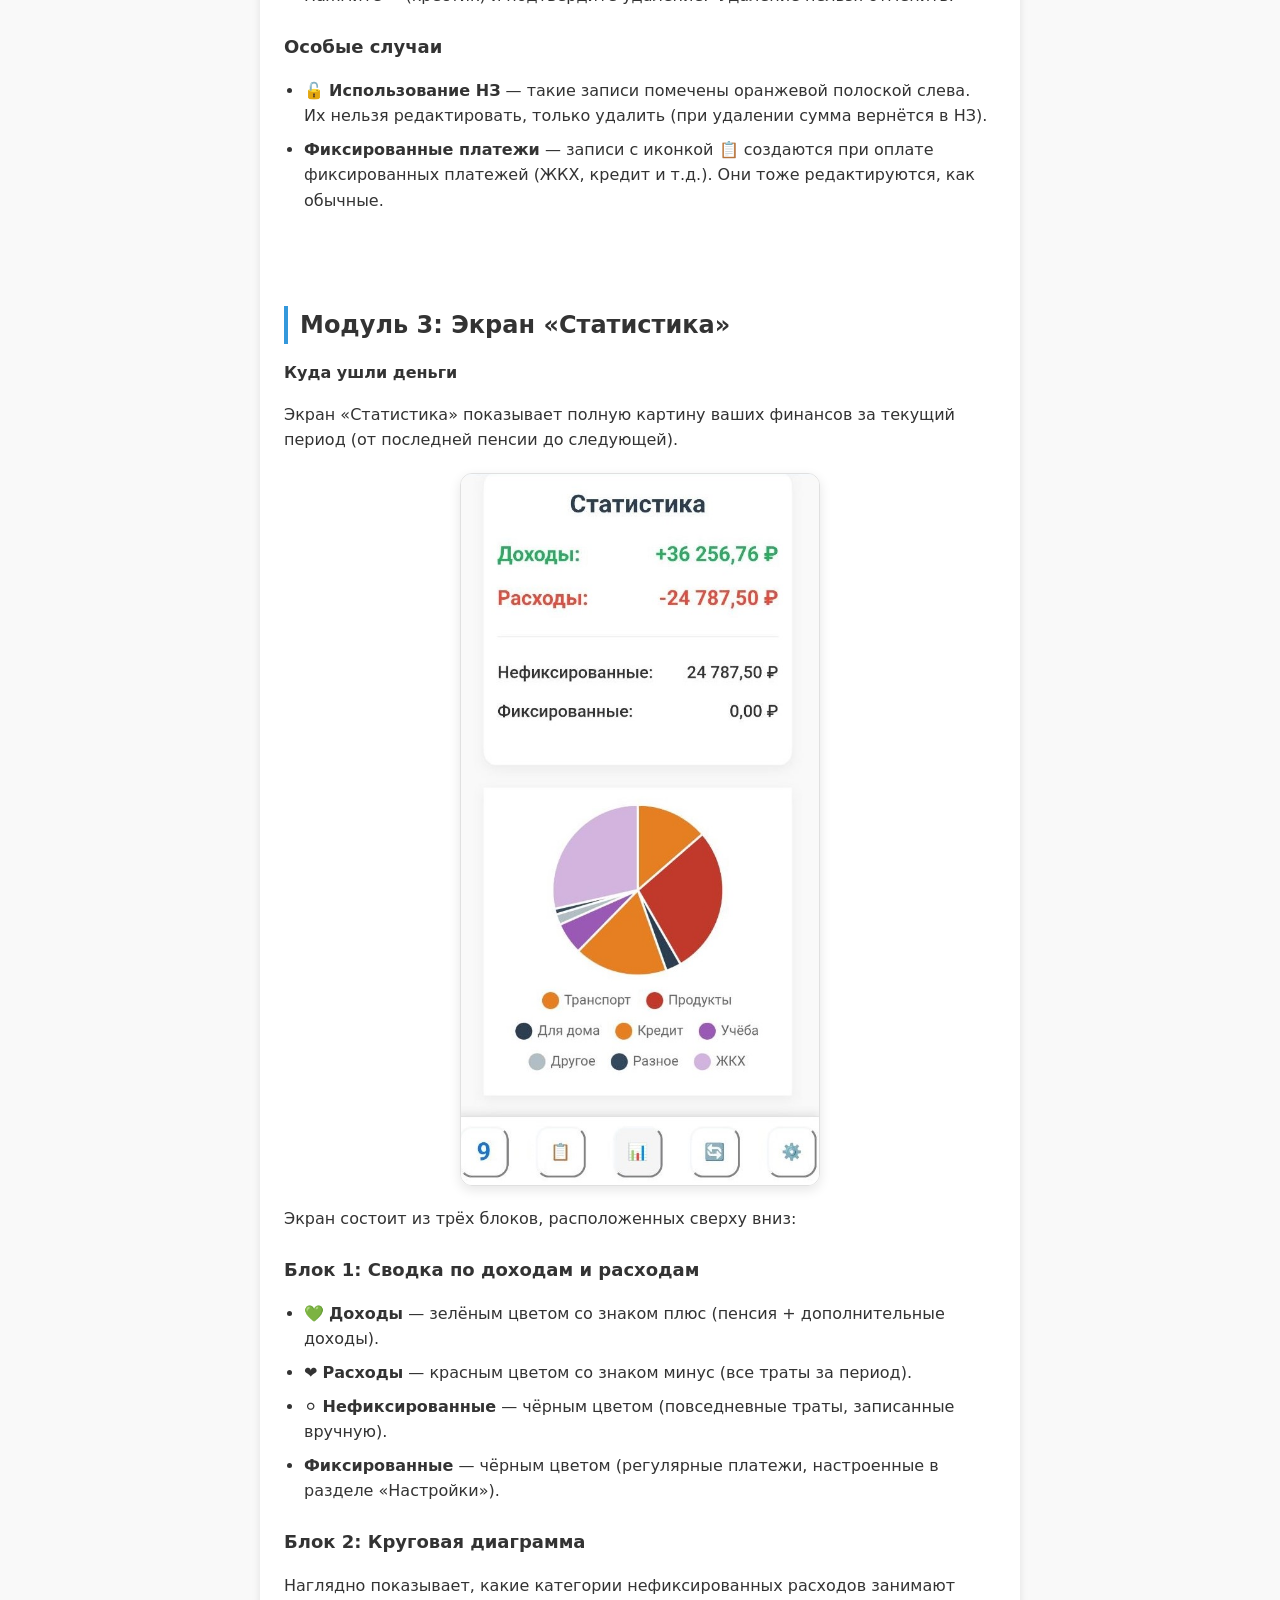
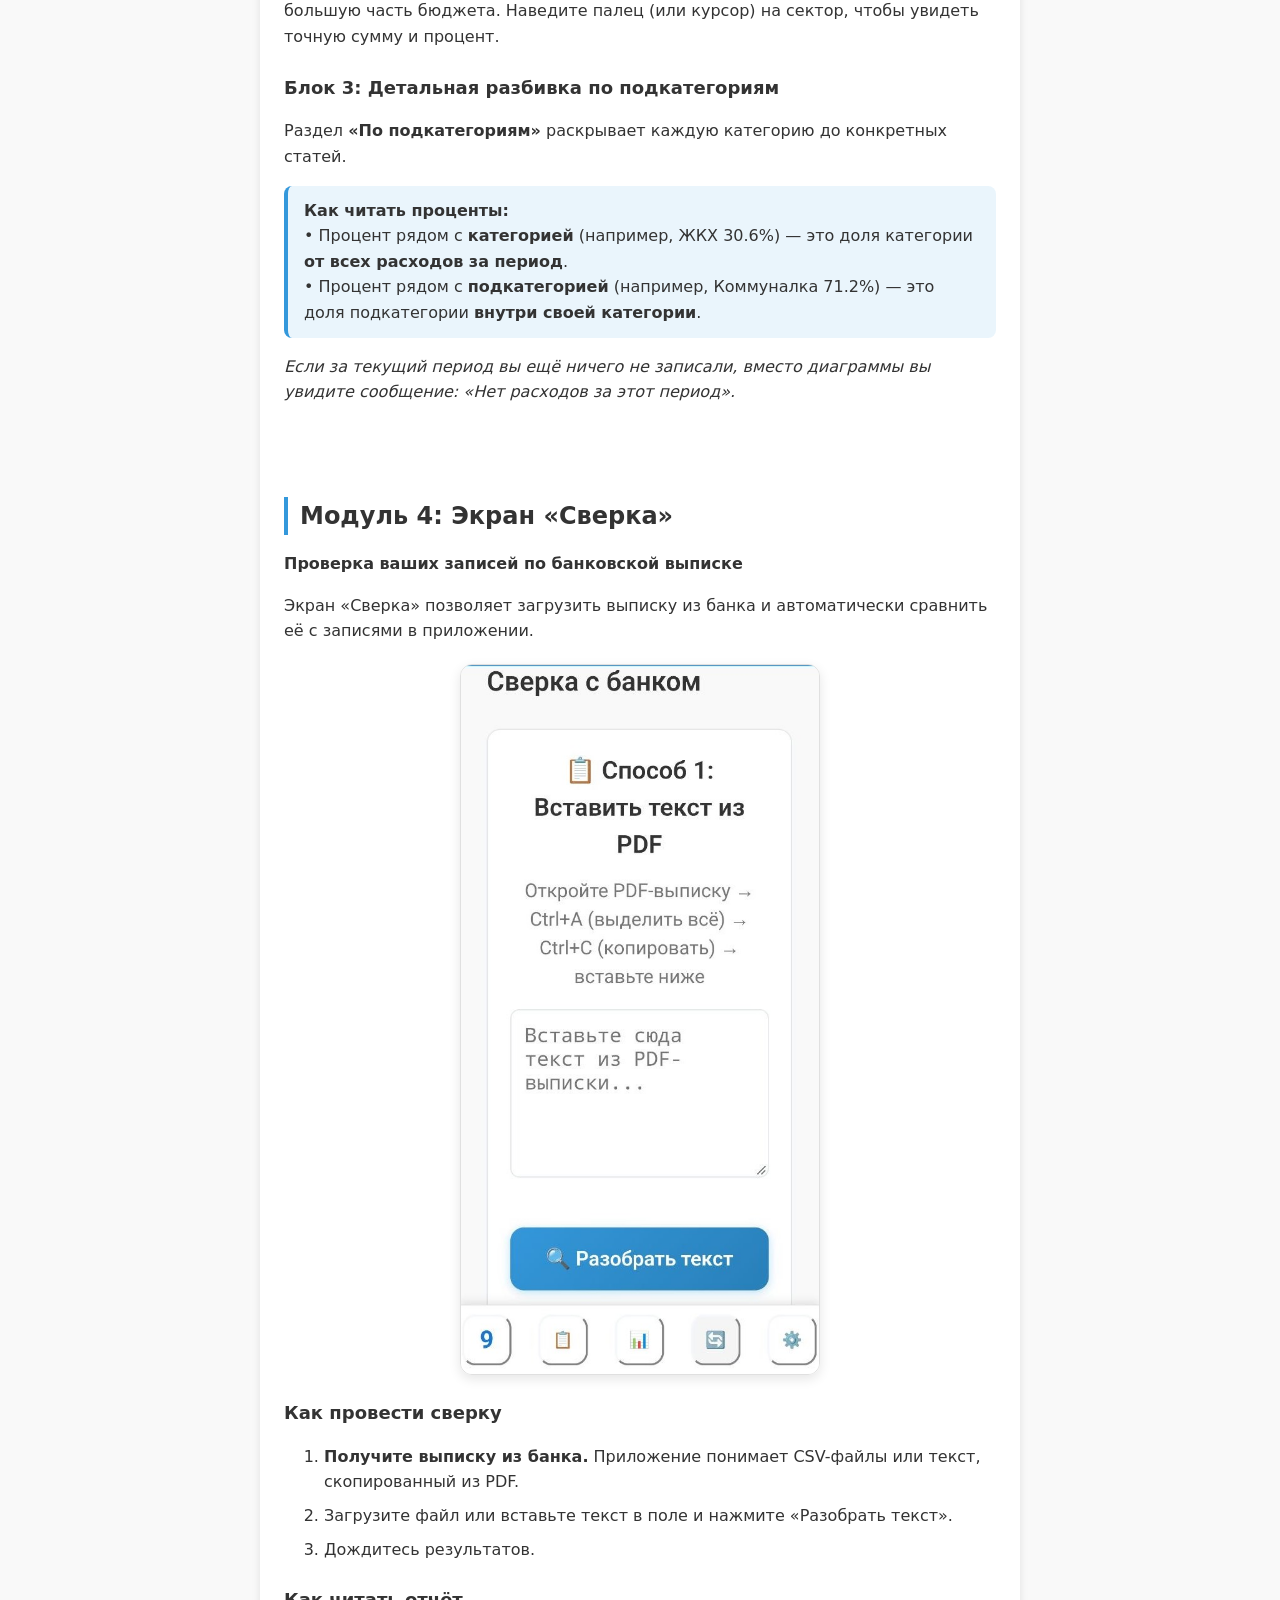
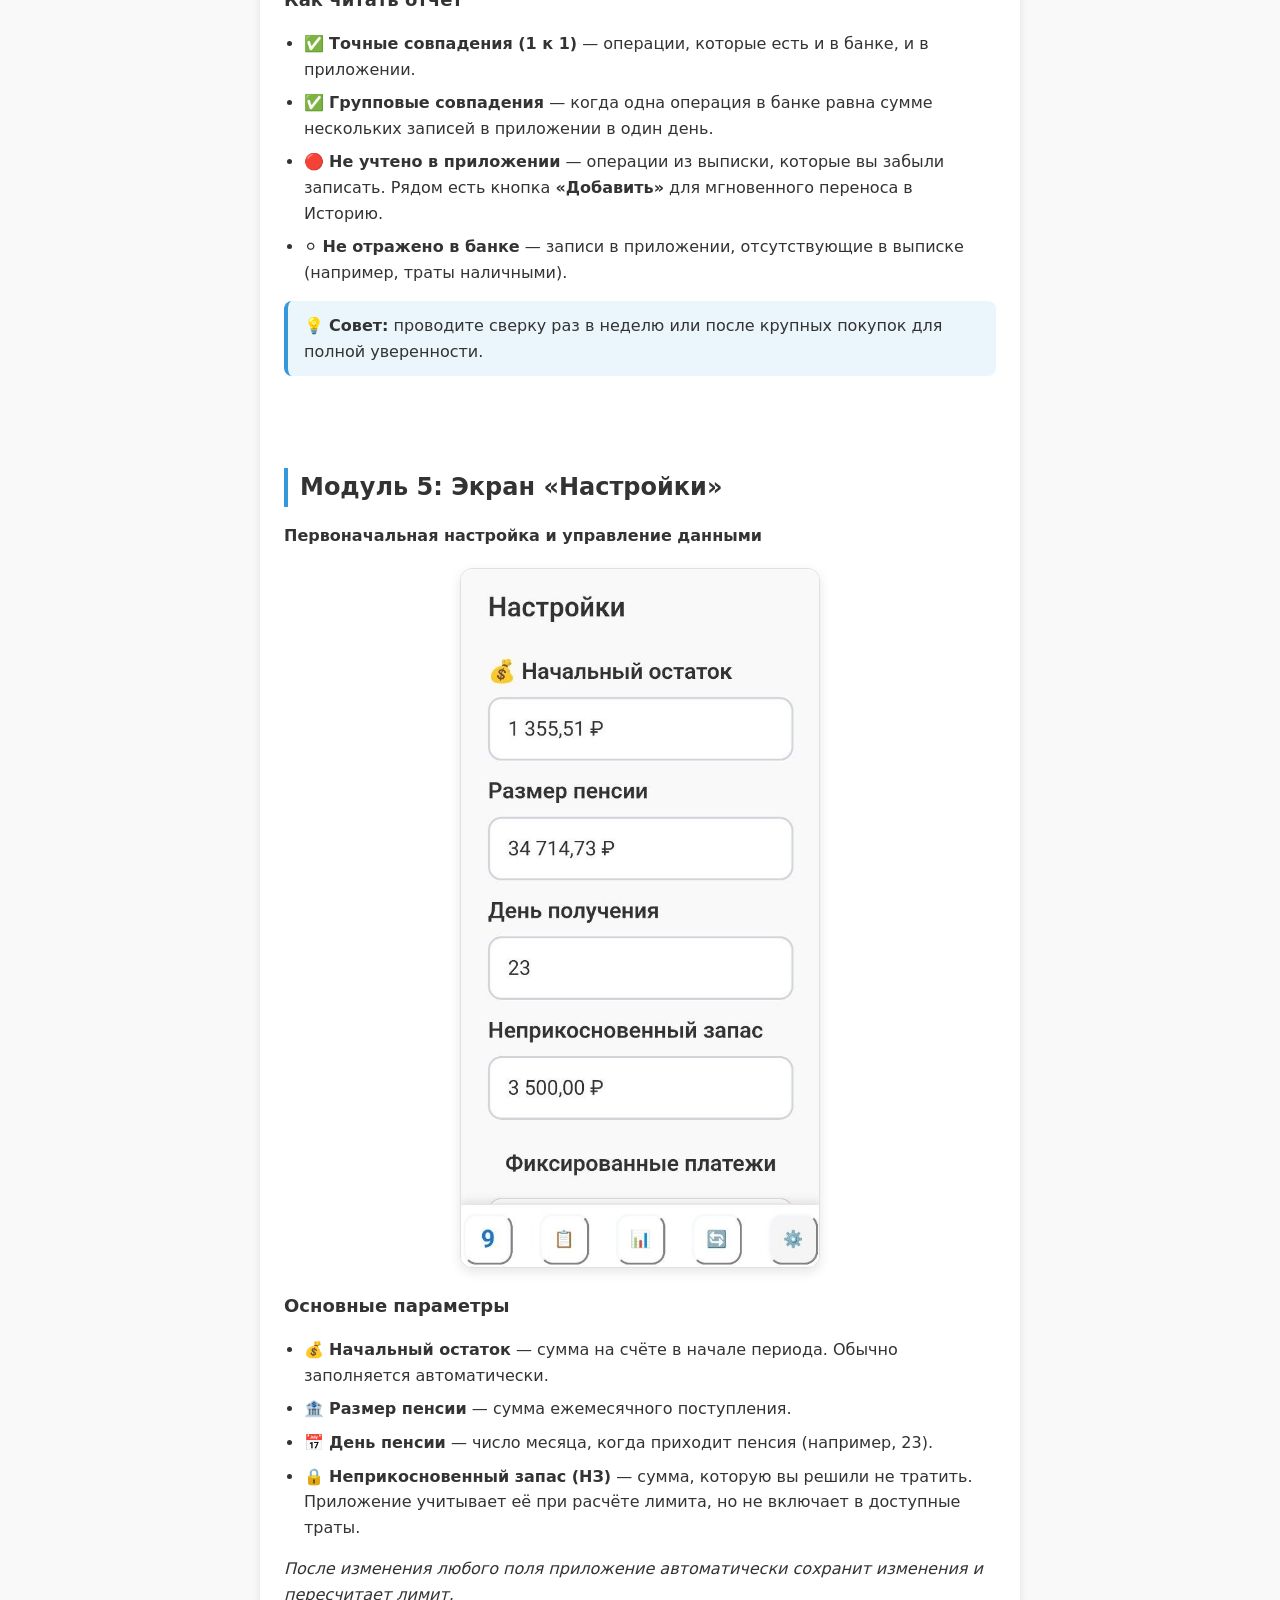
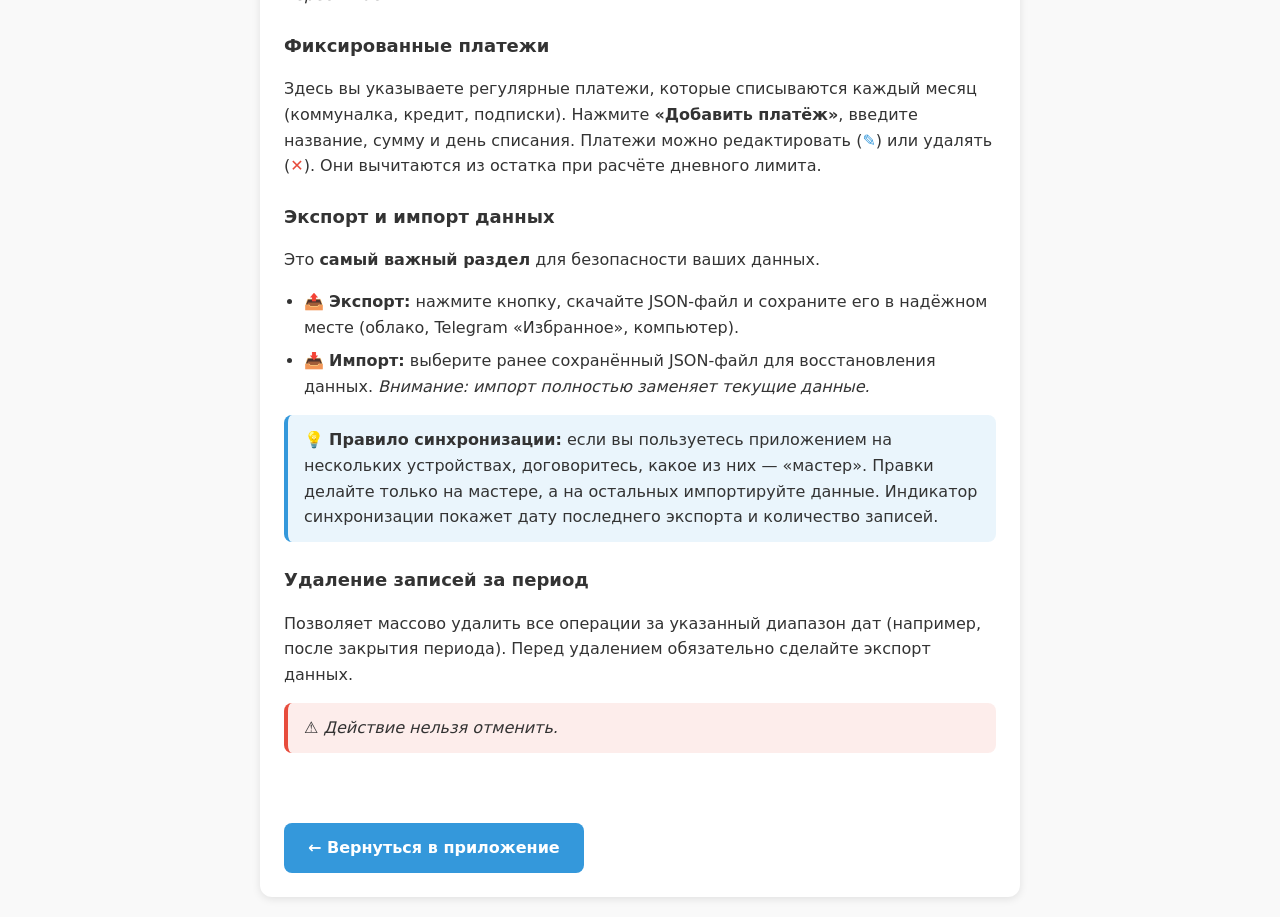
==== commit cce9192d: "style: use consistent pencil icon ✎ across app and guide Replaced pencil emoji ✏️ with Unicode symbo" ====
--- a/guide.html
+++ b/guide.html
@@ -346,8 +346,8 @@
 
             <h3>Кнопка «Отметить поступление пенсии» (зелёная)</h3>
             <p>Нажмите её в день, когда пенсия пришла на счёт. Приложение пересчитает дневной лимит с учётом новой
-                суммы, запомнит дату начала нового периода, а кнопка превратится в надпись «✅ Пенсия получена:
-                ДД.ММ.ГГГГ».</p>
+                суммы, запомнит дату начала нового периода, а кнопка превратится в надпись «✅ Пенсия получена: ДД.ММ.ГГГГ» с кнопкой <span
+                    style="color: #3498db; font-weight: bold;">✎</span> «Изменить» рядом.
             <div class="warning">⚠️ <strong>Важно:</strong> если пенсия ещё не пришла, не нажимайте эту кнопку — иначе
                 дневной лимит будет посчитан неправильно.</div>
 
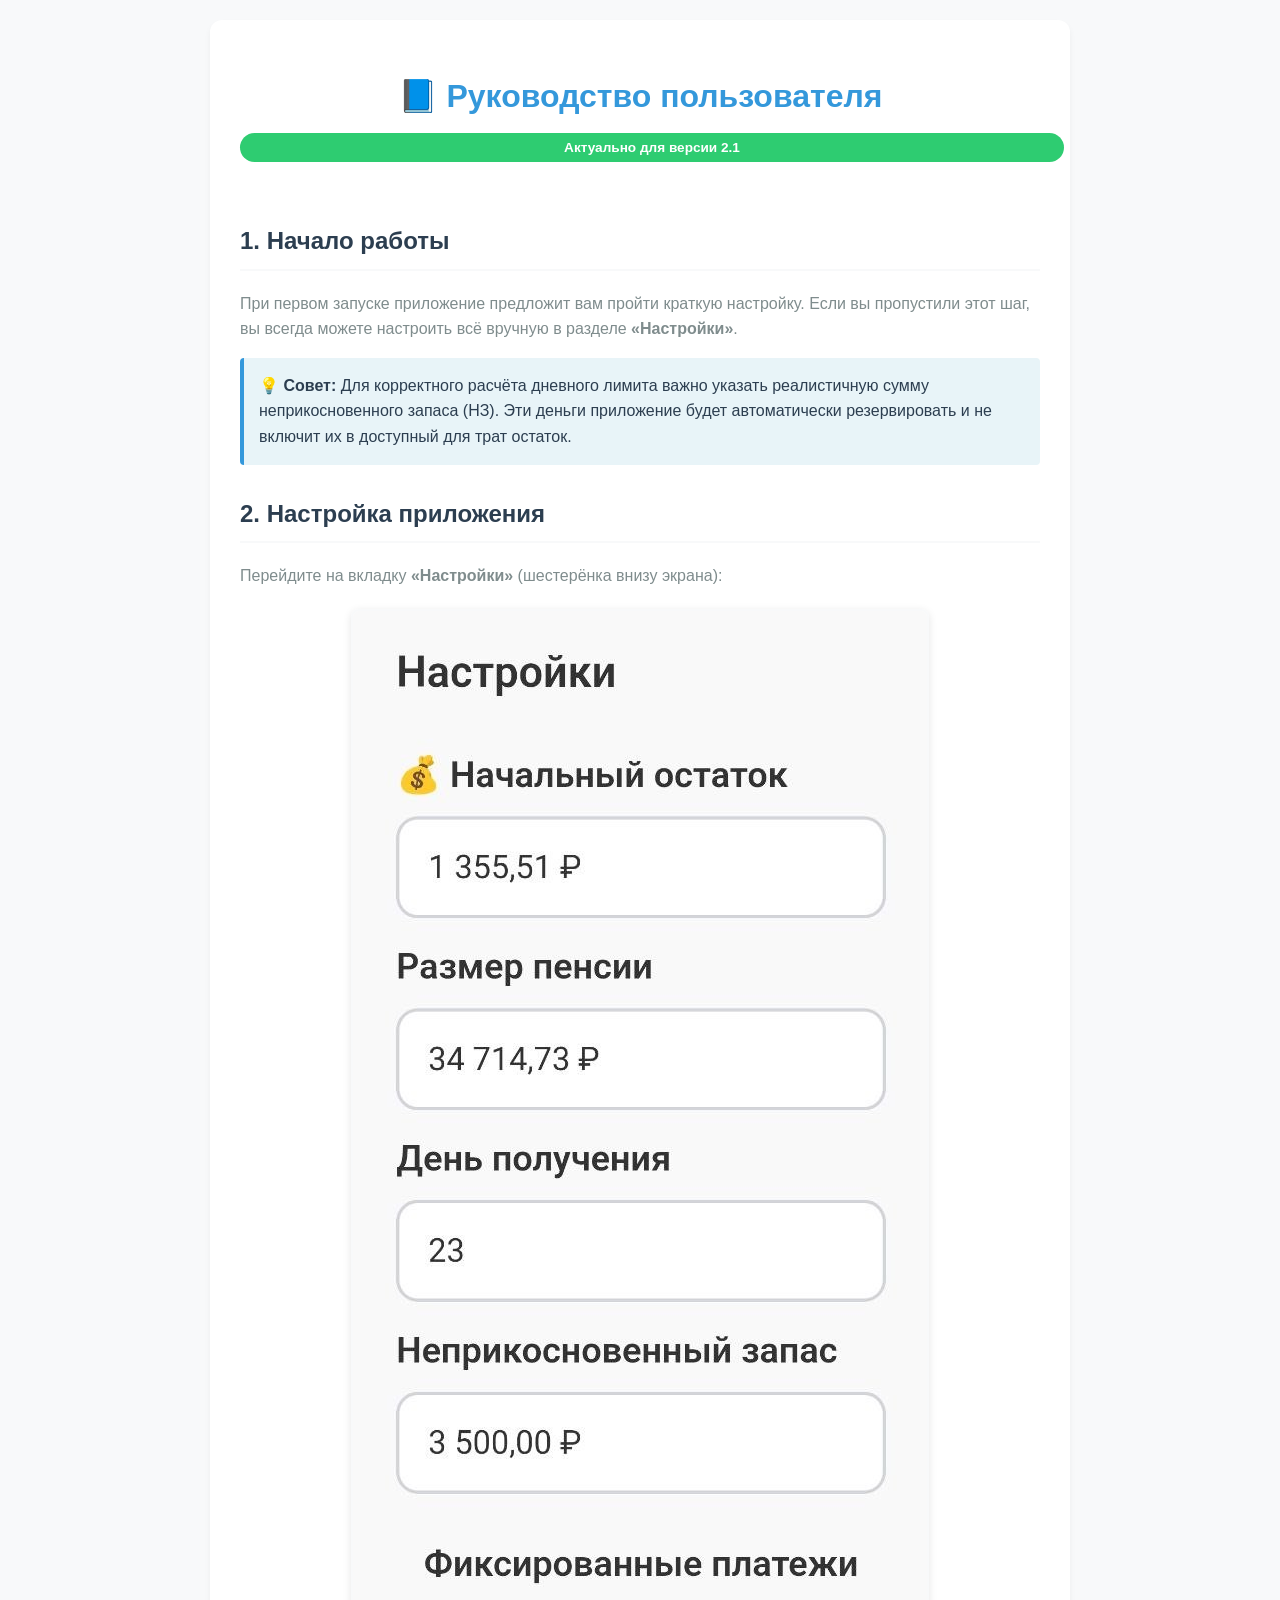
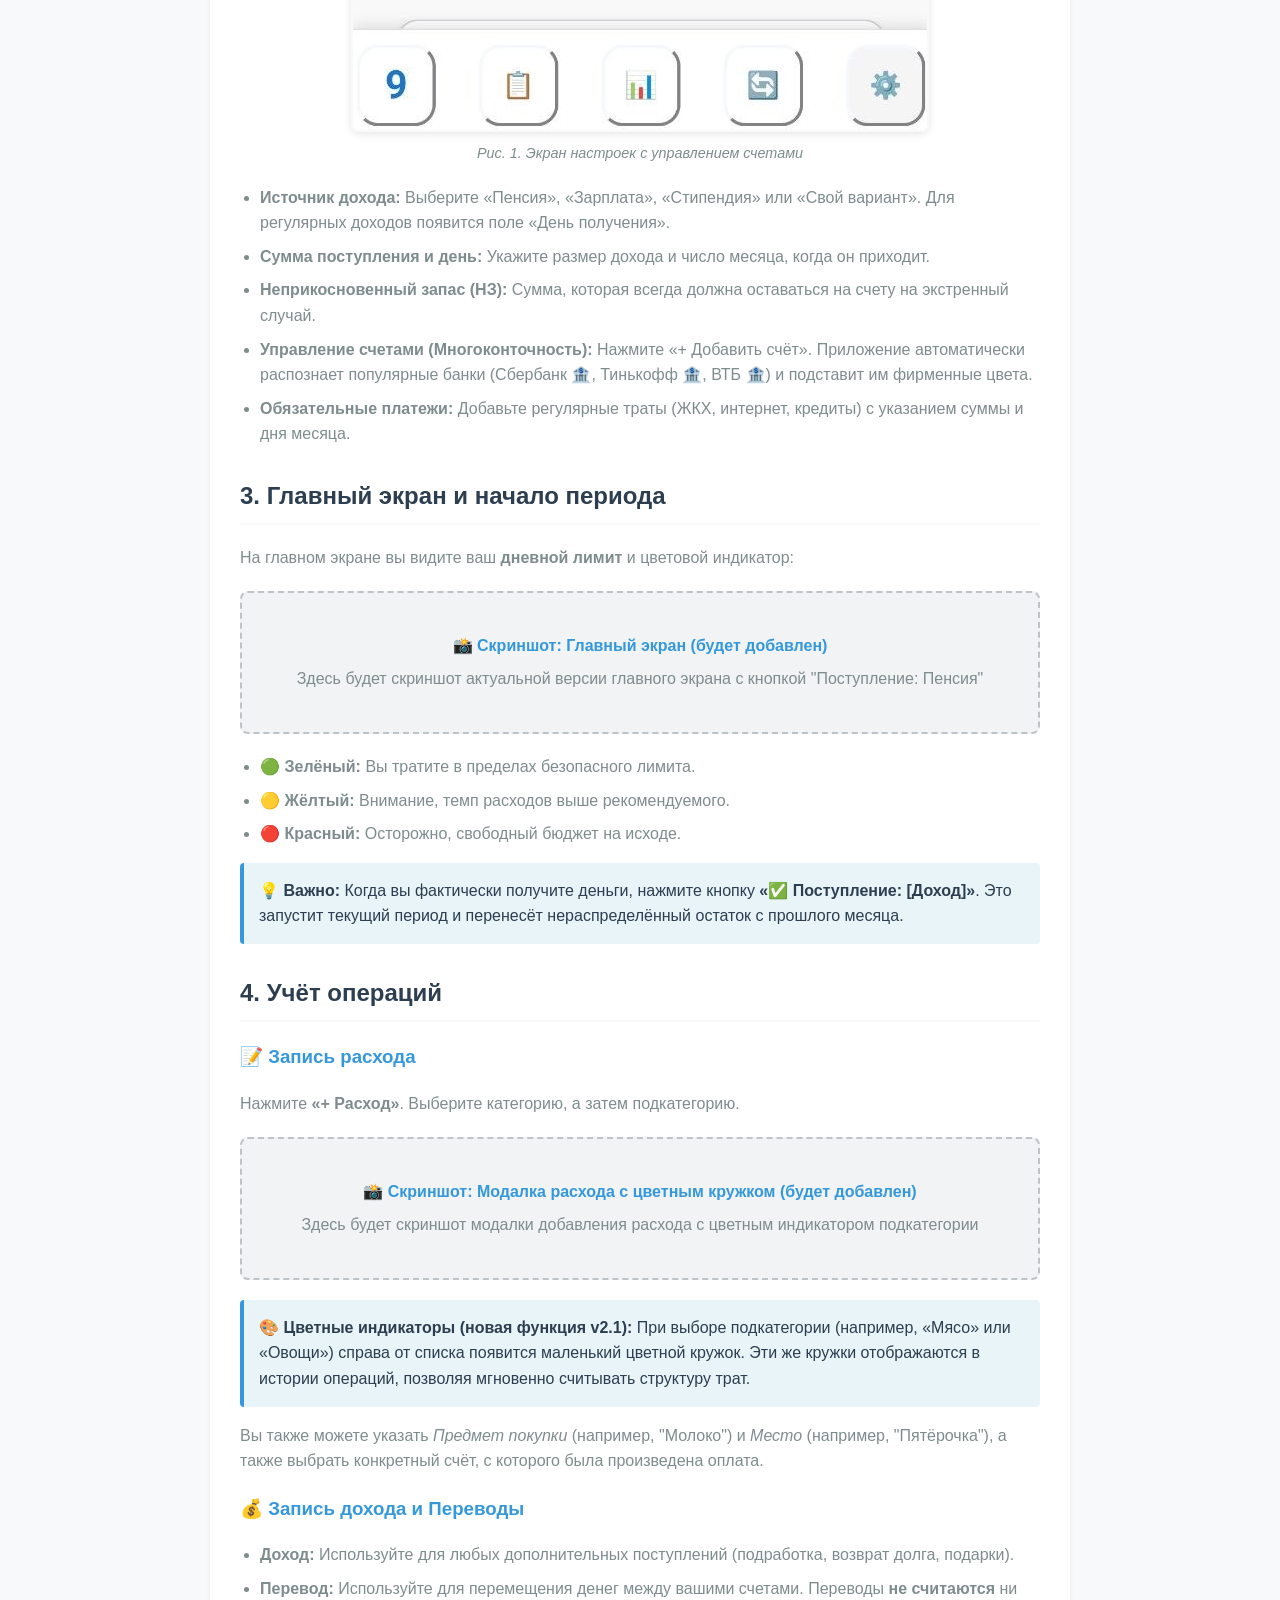
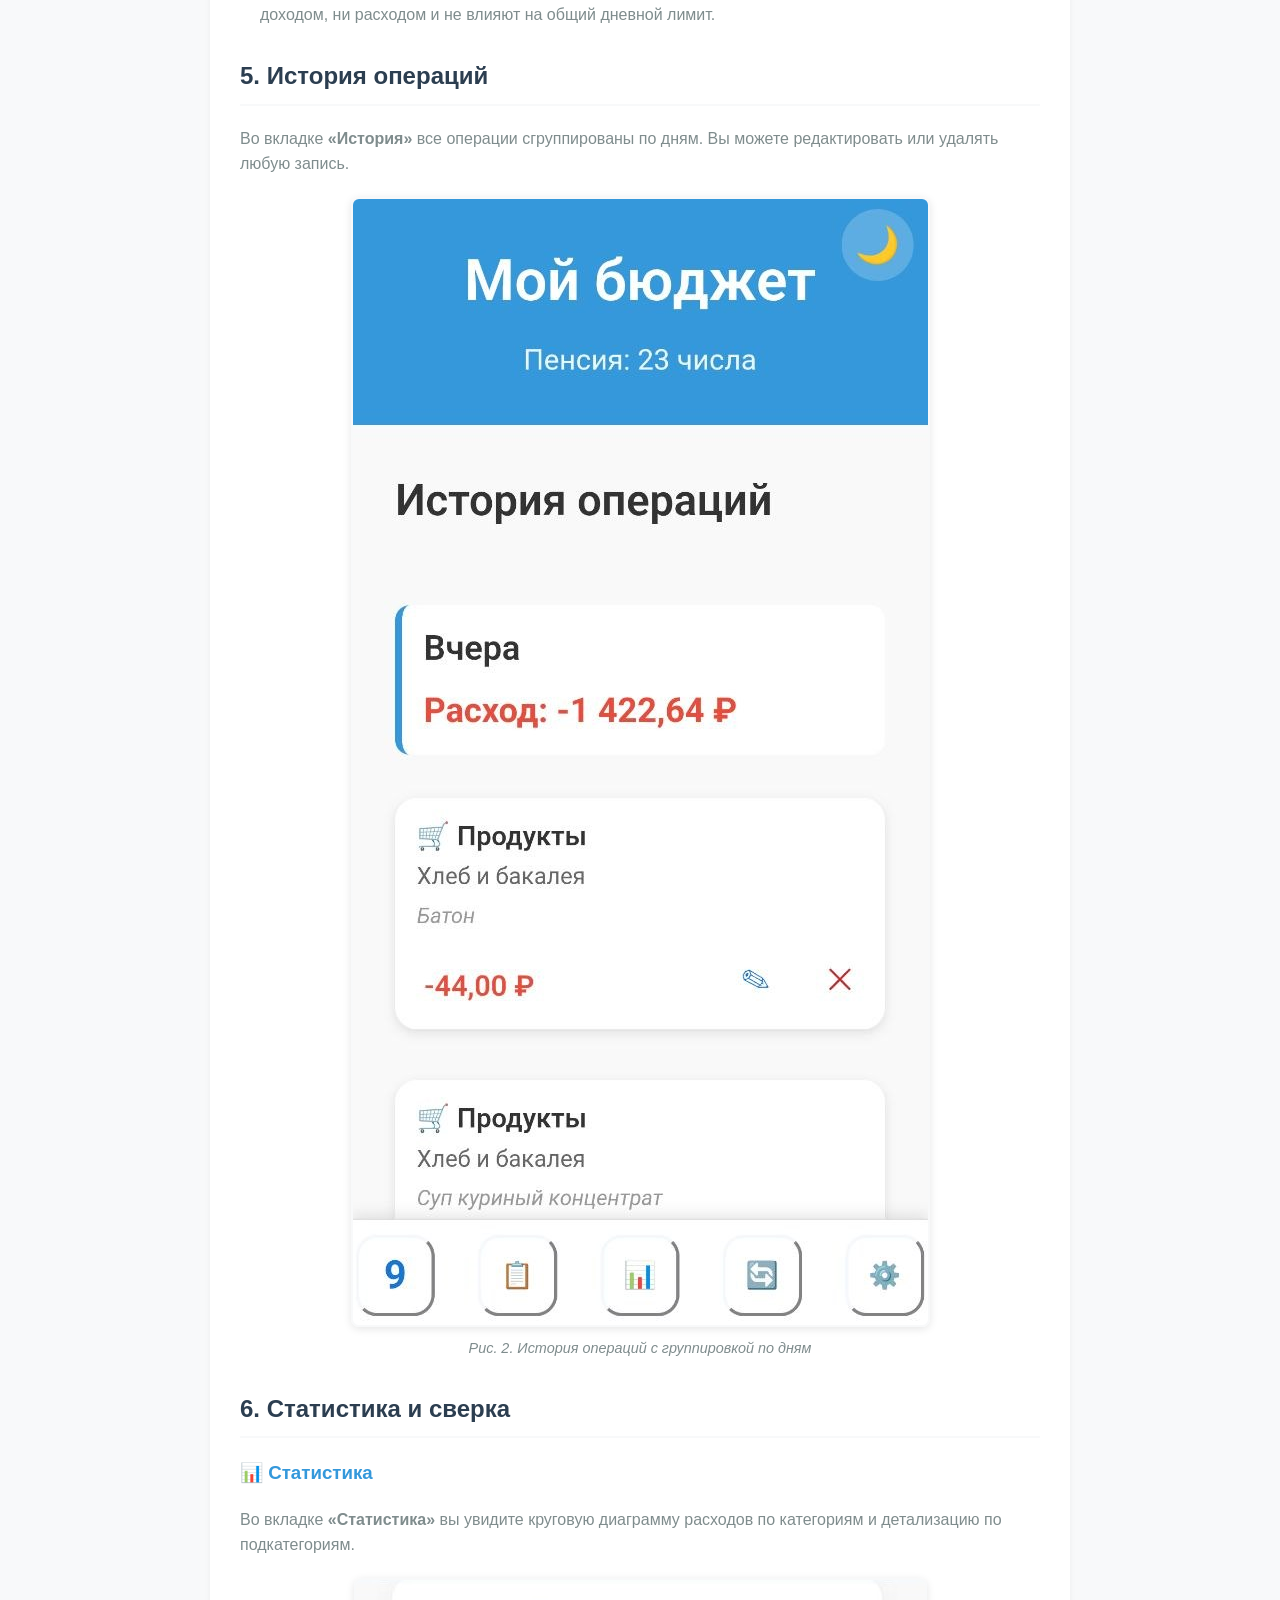
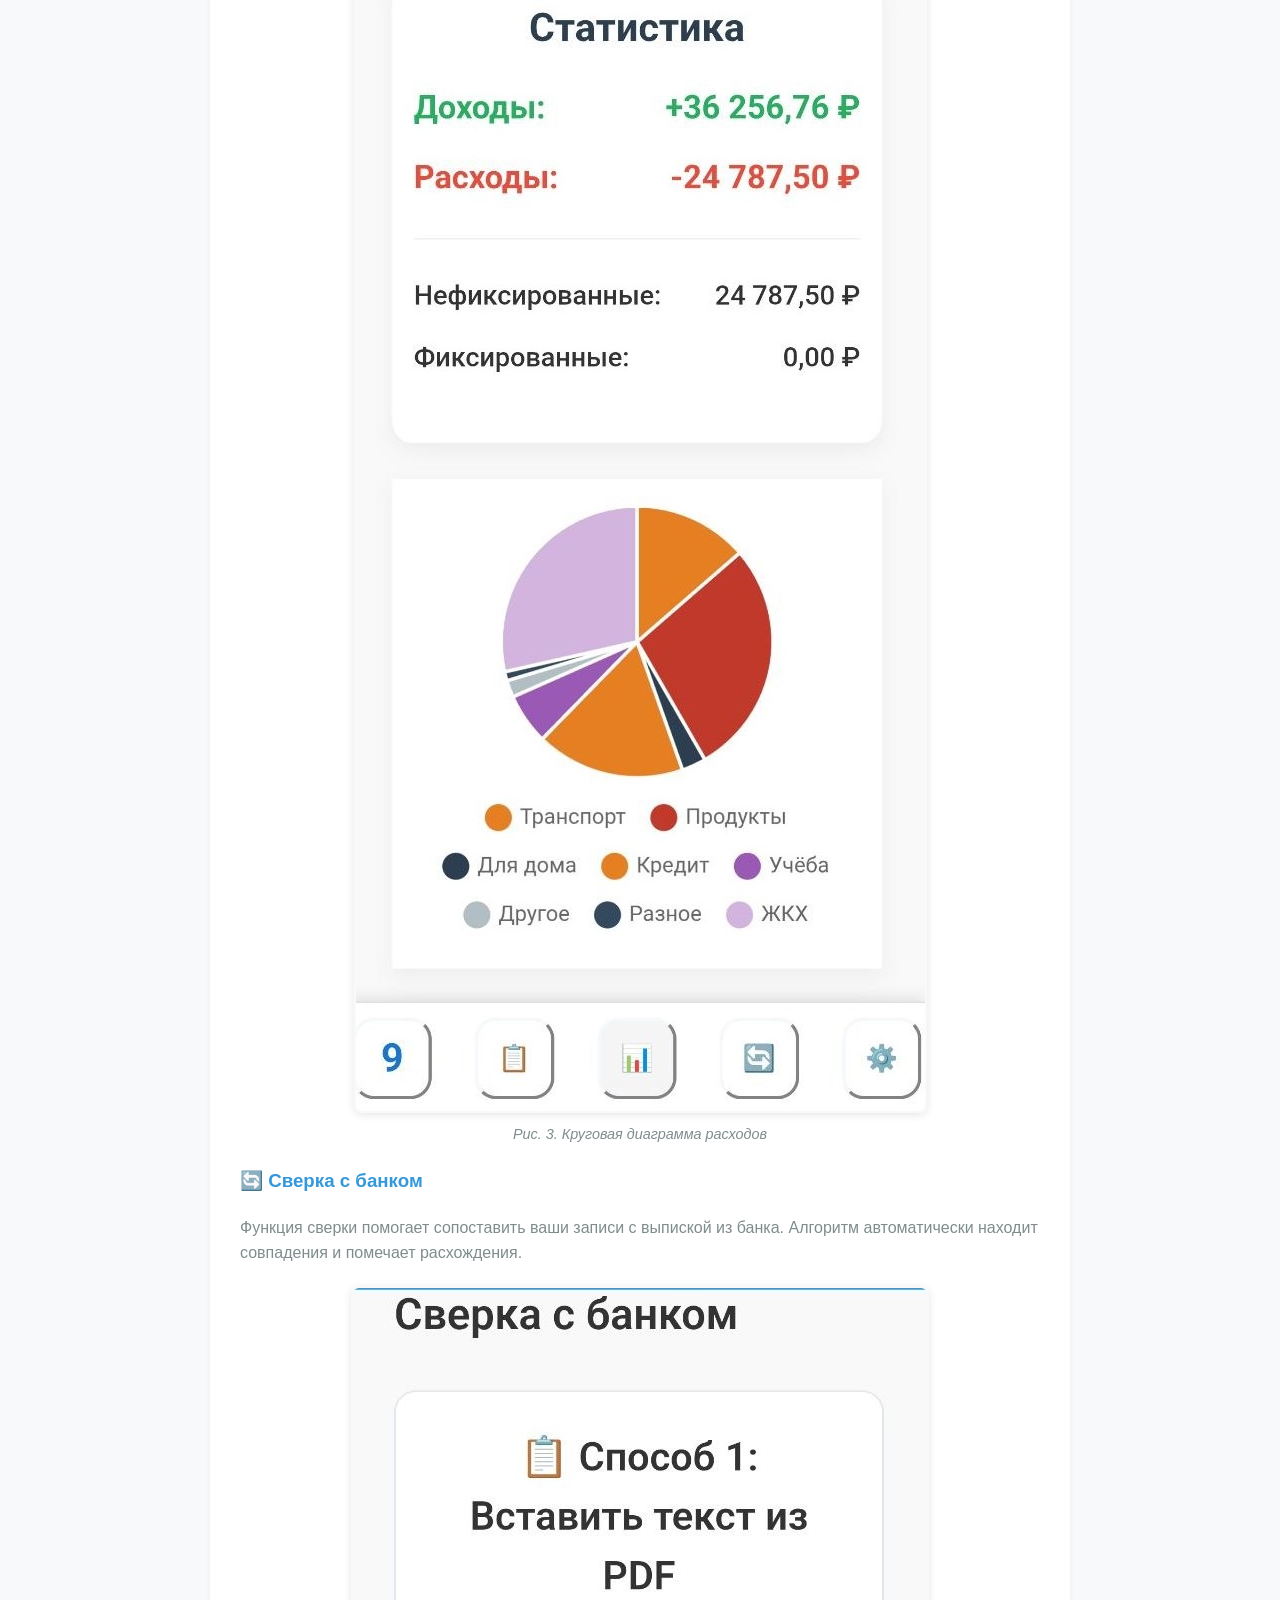
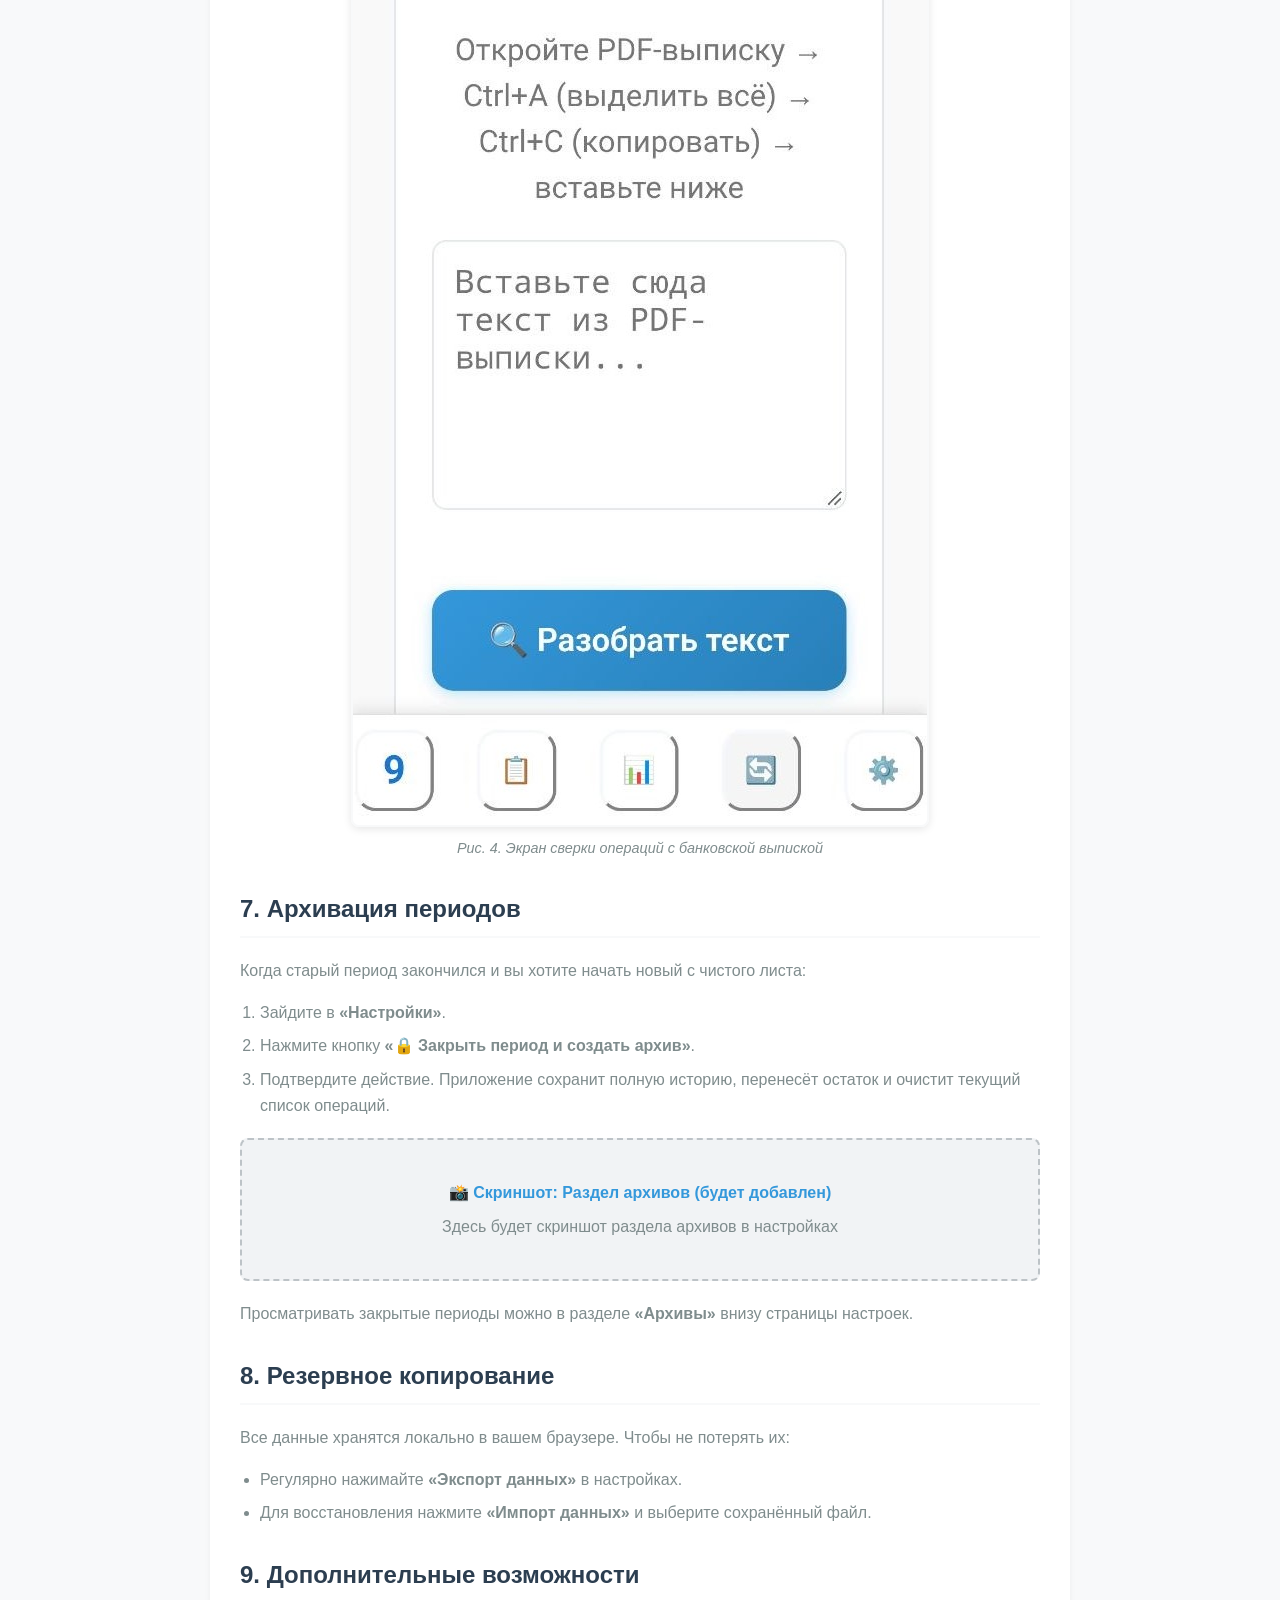
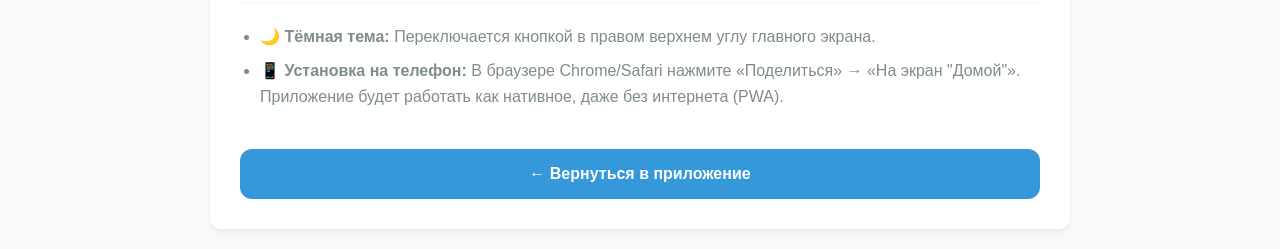
==== commit a203fcf1: "Финальная подготовка v2.1.0: код, документация и учебные файлы - Внедрены цветные индикаторы подкате" ====
--- a/guide.html
+++ b/guide.html
@@ -4,578 +4,282 @@
 <head>
     <meta charset="UTF-8">
     <meta name="viewport" content="width=device-width, initial-scale=1.0">
-    <title>Руководство пользователя — Мой Бюджет</title>
-
+    <title>Руководство пользователя — Мой бюджет (v2.1)</title>
     <style>
         :root {
-            --bg-primary: #f9f9f9;
-            --bg-secondary: #f0f0f0;
-            --card-bg: #ffffff;
-            --text-primary: #333333;
-            --text-secondary: #666666;
+            --bg-primary: #f8f9fa;
+            --bg-secondary: #ffffff;
+            --text-primary: #2c3e50;
+            --text-secondary: #7f8c8d;
             --color-primary: #3498db;
-            --color-primary-dark: #2980b9;
+            --color-success: #2ecc71;
+            --color-warning: #f39c12;
             --color-danger: #e74c3c;
-            --border-color: #e0e0e0;
-            --shadow: rgba(0, 0, 0, 0.1);
-            --btn-primary-bg: #3498db;
-            --btn-primary-text: #ffffff;
-        }
-
-        .dark-theme {
-            --bg-primary: #1a1a1a;
-            --bg-secondary: #2a2a2a;
-            --card-bg: #2d2d2d;
-            --text-primary: #e0e0e0;
-            --text-secondary: #a0a0a0;
-            --color-primary: #5dade2;
-            --color-primary-dark: #3498db;
-            --color-danger: #e74c3c;
-            --border-color: #404040;
-            --shadow: rgba(0, 0, 0, 0.3);
-            --btn-primary-bg: #5dade2;
-            --btn-primary-text: #ffffff;
-        }
-
-        * {
-            box-sizing: border-box;
+            --border-radius: 12px;
         }
 
         body {
-            font-family: system-ui, -apple-system, sans-serif;
+            font-family: -apple-system, BlinkMacSystemFont, "Segoe UI", Roboto, Helvetica, Arial, sans-serif;
+            background-color: var(--bg-primary);
+            color: var(--text-primary);
             line-height: 1.6;
+            margin: 0;
             padding: 20px;
+        }
+
+        .container {
             max-width: 800px;
             margin: 0 auto;
-            background: var(--bg-primary);
+            background: var(--bg-secondary);
+            padding: 30px;
+            border-radius: var(--border-radius);
+            box-shadow: 0 4px 6px rgba(0, 0, 0, 0.05);
+        }
+
+        h1 {
+            text-align: center;
+            color: var(--color-primary);
+            margin-bottom: 10px;
+        }
+
+        .version-badge {
+            display: inline-block;
+            background: var(--color-success);
+            color: white;
+            padding: 4px 12px;
+            border-radius: 20px;
+            font-size: 0.85em;
+            font-weight: bold;
+            text-align: center;
+            width: 100%;
+            margin-bottom: 30px;
+        }
+
+        h2 {
+            border-bottom: 2px solid var(--bg-primary);
+            padding-bottom: 8px;
+            margin-top: 30px;
             color: var(--text-primary);
-            word-wrap: break-word;
-            overflow-wrap: break-word;
-            transition: background 0.3s, color 0.3s;
-        }
-
-        .guide-container {
-            background: var(--card-bg);
-            padding: 24px;
-            border-radius: 12px;
-            box-shadow: 0 2px 8px var(--shadow);
-            max-width: 100%;
-            transition: background 0.3s;
-        }
-
-        h1 {
-            color: var(--text-primary);
-            border-bottom: 2px solid var(--color-primary);
-            padding-bottom: 10px;
-            font-size: clamp(24px, 5vw, 32px);
-        }
-
-        h2 {
-            color: var(--text-primary);
-            margin-top: 32px;
-            margin-bottom: 16px;
-            font-size: clamp(20px, 4vw, 24px);
-            border-left: 4px solid var(--color-primary);
-            padding-left: 12px;
         }
 
         h3 {
-            color: var(--text-primary);
-            margin-top: 24px;
-            margin-bottom: 12px;
-            font-size: 18px;
-        }
-
-        ul {
+            color: var(--color-primary);
+            margin-top: 20px;
+        }
+
+        p,
+        li {
+            color: var(--text-secondary);
+        }
+
+        ul,
+        ol {
             padding-left: 20px;
-            margin-bottom: 16px;
         }
 
         li {
             margin-bottom: 8px;
         }
 
-        p {
-            margin-bottom: 12px;
-        }
-
-        .back-btn {
-            display: inline-block;
-            margin-top: 30px;
-            padding: 12px 24px;
-            background: var(--btn-primary-bg);
-            color: var(--btn-primary-text);
+        .tip {
+            background-color: #e8f4f8;
+            border-left: 4px solid var(--color-primary);
+            padding: 15px;
+            border-radius: 4px;
+            margin: 15px 0;
+        }
+
+        .warning {
+            background-color: #fdf2e9;
+            border-left: 4px solid var(--color-warning);
+            padding: 15px;
+            border-radius: 4px;
+            margin: 15px 0;
+        }
+
+        .screenshot {
+            display: block;
+            max-width: 100%;
+            height: auto;
+            margin: 20px auto;
+            border: 2px solid var(--bg-primary);
+            border-radius: 8px;
+            box-shadow: 0 2px 8px rgba(0, 0, 0, 0.1);
+        }
+
+        .screenshot-caption {
+            text-align: center;
+            font-size: 0.9em;
+            color: var(--text-secondary);
+            font-style: italic;
+            margin-top: -10px;
+            margin-bottom: 20px;
+        }
+
+        .screenshot-placeholder {
+            background: #f1f3f5;
+            border: 2px dashed #bdc3c7;
+            border-radius: 8px;
+            padding: 40px 20px;
+            text-align: center;
+            color: #7f8c8d;
+            margin: 20px 0;
+        }
+
+        .screenshot-placeholder strong {
+            display: block;
+            margin-bottom: 8px;
+            color: var(--color-primary);
+        }
+
+        .back-link {
+            display: block;
+            text-align: center;
+            margin-top: 40px;
+            padding: 12px;
+            background: var(--color-primary);
+            color: white;
             text-decoration: none;
-            border-radius: 8px;
+            border-radius: var(--border-radius);
             font-weight: bold;
-            transition: background 0.2s;
-            max-width: 100%;
-        }
-
-        .back-btn:hover {
-            background: var(--color-primary-dark);
-        }
-
-        .theme-toggle {
-            position: fixed;
-            top: 20px;
-            right: 20px;
-            background: var(--card-bg);
-            border: 2px solid var(--border-color);
-            border-radius: 50%;
-            width: 44px;
-            height: 44px;
-            font-size: 20px;
-            cursor: pointer;
-            display: flex;
-            align-items: center;
-            justify-content: center;
-            box-shadow: 0 2px 8px var(--shadow);
-            transition: all 0.3s;
-            z-index: 1000;
-        }
-
-        .theme-toggle:hover {
-            transform: scale(1.1);
-        }
-
-        .toc {
-            background: var(--bg-secondary);
-            padding: 20px;
-            border-radius: 12px;
-            margin-bottom: 30px;
-            border: 1px solid var(--border-color);
-        }
-
-        .toc h2 {
-            margin-top: 0;
-            border-left: none;
-            padding-left: 0;
-            font-size: 20px;
-        }
-
-        .toc ul {
-            list-style: none;
-            padding: 0;
-            margin: 0;
-        }
-
-        .toc li {
-            margin-bottom: 12px;
-        }
-
-        .toc a {
-            color: var(--color-primary);
-            text-decoration: none;
-            font-weight: 500;
-            font-size: 16px;
-            display: block;
-            padding: 8px 12px;
-            border-radius: 8px;
-            transition: background 0.2s;
-        }
-
-        .toc a:hover {
-            background: var(--bg-primary);
-        }
-
-        /* === СТИЛИ ДЛЯ СКРИНШОТОВ === */
-        .screenshot {
-            width: 100%;
-            max-width: 360px;
-            margin: 20px auto;
-            display: block;
-            border-radius: 12px;
-            box-shadow: 0 4px 12px var(--shadow);
-            border: 1px solid var(--border-color);
-        }
-
-        .tip {
-            background: rgba(52, 152, 219, 0.1);
-            border-left: 4px solid var(--color-primary);
-            padding: 12px 16px;
-            margin: 16px 0;
-            border-radius: 8px;
-        }
-
-        .warning {
-            background: rgba(231, 76, 60, 0.1);
-            border-left: 4px solid var(--color-danger);
-            padding: 12px 16px;
-            margin: 16px 0;
-            border-radius: 8px;
-        }
-
-        .module {
-            margin-bottom: 40px;
-            padding-top: 20px;
-            scroll-margin-top: 80px;
-        }
-
-        html {
-            scroll-behavior: smooth;
-        }
-
-        @media (max-width: 480px) {
-            body {
-                padding: 10px;
-            }
-
-            .guide-container {
-                padding: 16px;
-            }
-
-            h1 {
-                font-size: 24px;
-            }
-
-            h2 {
-                font-size: 18px;
-            }
-
-            .toc a {
-                font-size: 15px;
-            }
-
-            .theme-toggle {
-                top: 10px;
-                right: 10px;
-                width: 40px;
-                height: 40px;
-                font-size: 18px;
-            }
-
-            .screenshot {
-                max-width: 100%;
-            }
+        }
+
+        .back-link:hover {
+            opacity: 0.9;
         }
     </style>
 </head>
 
 <body>
-    <button class="theme-toggle" id="themeToggle" title="Переключить тему">🌙</button>
-
-    <div class="guide-container">
-        <h1>📖 Руководство пользователя</h1>
-
-        <nav class="toc">
-            <h2>Содержание</h2>
-            <ul>
-                <li><a href="#intro">Введение</a></li>
-                <li><a href="#common">Общие элементы интерфейса</a></li>
-                <li><a href="#module1">Модуль 1: Экран «Сегодня»</a></li>
-                <li><a href="#module2">Модуль 2: Экран «История операций»</a></li>
-                <li><a href="#module3">Модуль 3: Экран «Статистика»</a></li>
-                <li><a href="#module4">Модуль 4: Экран «Сверка»</a></li>
-                <li><a href="#module5">Модуль 5: Экран «Настройки»</a></li>
-            </ul>
-        </nav>
-
-        <section id="intro" class="module">
-            <h2>Введение</h2>
-            <p><strong>«Мой бюджет»</strong> — это приложение для честного учёта личных финансов между фиксированными
-                поступлениями (например, от пенсии до пенсии). Оно показывает, сколько вы можете тратить каждый день,
-                чтобы денег хватило до следующего поступления, и помогает не выйти за рамки бюджета.</p>
-            <p>Приложение работает как на компьютере, так и на смартфоне. На смартфоне его можно установить на рабочий
-                стол как обычное приложение — тогда оно будет работать даже без интернета.</p>
-
-            <div class="tip">
-                <strong>Главное правило контроля бюджета:</strong><br>
-                Каждый день достаточно сравнить две цифры:<br>
-                <strong>«Осталось до пенсии» в приложении + НЗ = Остаток на счёте в банке</strong>.<br>
-                Если они совпадают — ваш бюджет в порядке. Экран «Сверка» нужен только для детального разбора
-                расхождений, когда что-то пошло не так.
-            </div>
-        </section>
-
-        <section id="common" class="module">
-            <h2>Общие элементы интерфейса</h2>
-            <p>Каждый экран приложения имеет одинаковую «рамку» — верхнюю шапку и нижнее меню навигации.</p>
-
-            <h3> Шапка (верхняя часть экрана)</h3>
-            <p>В верхней части любого экрана вы видите синий блок с тремя элементами:</p>
-            <ul>
-                <li><strong>Название приложения</strong> — «Мой бюджет» (по центру).</li>
-                <li><strong>Дата пенсии</strong> — под названием, мелким шрифтом: <em>«Пенсия: 23 числа»</em>.
-                    Напоминает, когда ждать следующего поступления.</li>
-                <li><strong>Переключатель темы</strong> 🌙/☀️ — в правом верхнем углу. Нажмите, чтобы переключиться между светлой и
-                    тёмной темой. Выбор запоминается.</li>
-            </ul>
-
-            <h3>📱 Нижнее меню навигации</h3>
-            <p>Внизу любого экрана расположены <strong>5 кнопок</strong> для переключения между разделами приложения:
-            </p>
-            <ul>
-                <li>📅 <strong>Сегодня</strong> — Главный экран (остаток, лимит, кнопка пенсии).</li>
-                <li> <strong>История</strong> — Все записи о расходах и доходах.</li>
-                <li>📊 <strong>Статистика</strong> — Диаграмма расходов и проценты по категориям.</li>
-                <li>🔄 <strong>Сверка</strong> — Проверка записей с банковской выпиской.</li>
-                <li>⚙️ <strong>Настройки</strong> — Параметры и данные.</li>
-            </ul>
-            <p>Нажмите на любую кнопку — и вы мгновенно перейдёте на соответствующий экран. Активная кнопка
-                подсвечивается.</p>
-        </section>
-
-        <section id="module1" class="module">
-            <h2>Модуль 1: Экран «Сегодня»</h2>
-            <p><strong>Главный экран — сколько можно потратить сегодня</strong></p>
-            <p>Когда вы открываете приложение, первым делом вы видите экран «Сегодня». Это ваш главный финансовый компас
-                на день.</p>
-
-            <img src="docs/screenshots/screen-today.png" alt="Главный экран Сегодня" class="screenshot">
-
-            <h3>Что здесь показано:</h3>
-            <ul>
-                <li>🔵 <strong>Остаток до пенсии</strong> — крупное число в центре карточки. Это сумма, которая у вас
-                    есть прямо сейчас и которую можно тратить до следующего поступления пенсии.</li>
-                <li>🟢 <strong>Индикатор (цветной кружок)</strong> — сигнал о состоянии бюджета:
-                    <ul>
-                        <li>🟢 <strong>Зелёный</strong> — всё хорошо, дневной лимит в норме.</li>
-                        <li>🟡 <strong>Жёлтый</strong> — внимание, вы приближаетесь к пределу.</li>
-                        <li>🔴 <strong>Красный</strong> — тревога, вы вышли за рамки безопасного лимита.</li>
-                    </ul>
-                </li>
-                <li> <strong>Безопасный дневной лимит</strong> — второе число на экране. Это сумма, которую вы можете
-                    тратить каждый день, чтобы денег хватило до пенсии. Под ним мелким шрифтом написано: <em>«чтобы
-                        хватило до пенсии»</em>.</li>
-                <li> <strong>Дней осталось</strong> — показывает, сколько дней осталось до следующей пенсии. Помогает
-                    понять, на сколько дней нужно растянуть остаток.</li>
-                <li>💸 <strong>Потрачено</strong> — показывает, сколько вы уже потратили за текущий период. Позволяет
-                    быстро оценить, насколько активно вы расходуете деньги.</li>
-            </ul>
-
-            <h3>Кнопка «Отметить поступление пенсии» (зелёная)</h3>
-            <p>Нажмите её в день, когда пенсия пришла на счёт. Приложение пересчитает дневной лимит с учётом новой
-                суммы, запомнит дату начала нового периода, а кнопка превратится в надпись «✅ Пенсия получена: ДД.ММ.ГГГГ» с кнопкой <span
-                    style="color: #3498db; font-weight: bold;">✎</span> «Изменить» рядом.
-            <div class="warning">⚠️ <strong>Важно:</strong> если пенсия ещё не пришла, не нажимайте эту кнопку — иначе
-                дневной лимит будет посчитан неправильно.</div>
-
-            <h3>Кнопка «Использовать НЗ» (если НЗ &gt; 0)</h3>
-            <p>Позволяет взять деньги из Неприкосновенного Запаса в экстренной ситуации. Приложение спросит сумму и
-                причину, уменьшит НЗ и запишет операцию.</p>
-
-            <h3>Блок «Сегодня к оплате» (если есть платежи на сегодня)</h3>
-            <p>Показывает фиксированные платежи, которые нужно оплатить сегодня. У каждого платежа две кнопки:</p>
-            <ul>
-                <li><span style="color: #27ae60; font-weight: bold;">✓</span> — отметить как оплаченное.</li>
-                <li><span style="color: #3498db; font-weight: bold;">⏸</span> — отложить на завтра.</li>
-            </ul>
-        </section>
-
-        <section id="module2" class="module">
-            <h2>Модуль 2: Экран «История операций»</h2>
-            <p><strong>Журнал всех ваших финансовых записей</strong></p>
-            <p>Экран «История операций» — это журнал всех ваших финансовых движений: расходов, доходов и фиксированных
-                платежей. Здесь вы можете увидеть, куда ушли деньги, откуда пришли, и при необходимости исправить или
-                удалить любую запись.</p>
-
-            <img src="docs/screenshots/screen-history.png" alt="Экран История операций" class="screenshot">
-
-            <h3>Как устроен экран</h3>
-            <p>Все записи сгруппированы по дням. Каждый день начинается с <strong>шапки</strong>, в которой показан
-                развёрнутый итог за этот день:</p>
-            <ul>
-                <li><strong>Доход</strong> — зелёным цветом со знаком плюс (например, <strong>+5 000,00 ₽</strong>).
-                </li>
-                <li><strong>Расход</strong> — красным цветом со знаком минус (например, <strong>−2 350,00 ₽</strong>).
-                </li>
-            </ul>
-            <p>Если в этот день была только одна операция (только доход или только расход) — показывается только она. Если в этот
-                день не было операций — шапка не показывается. Под шапкой идут <strong>карточки операций</strong> в хронологическом
-                порядке (сверху — более поздние).</p>
-
-            <h3>Карточка операции</h3>
-            <p>Каждая карточка содержит:</p>
-            <ul>
-                <li>🏷️ <strong>Категория и подкатегория</strong> — например, «Продукты → Овощи и фрукты». Рядом с
-                    категорией стоит эмодзи для быстрого визуального поиска.</li>
-                <li>💰 <strong>Сумма</strong> — справа от категории. Расходы показаны <strong>красным</strong> цветом со знаком минус,
-                    доходы — <strong>зелёным</strong> со знаком плюс.</li>
-                <li>📝 <strong>Предмет покупки</strong> (если указан) — третья строка карточки, курсивом. Например:
-                    <em>«сосиски, молоко, хлеб»</em>. Это поле необязательное.</li>
-                <li><span style="color: #3498db; font-weight: bold;">✎</span> <strong>Кнопка редактирования</strong> (карандаш) — справа
-                    внизу карточки. Открывает окно, где можно изменить категорию, подкатегорию, сумму, дату и предмет покупки.</li>
-                <li><span style="color: #e74c3c; font-weight: bold;">✕</span> <strong>Кнопка удаления</strong> (крестик) — рядом с
-                    карандашом. Удаляет запись после подтверждения.</li>
-            </ul>
-
-            <h3>Как добавить расход</h3>
-            <ol>
-                <li>На экране <strong>«Сегодня»</strong> нажмите синюю кнопку <strong>«Записать расход»</strong>.</li>
-                <li>В открывшемся окне выберите <strong>категорию</strong> и <strong>подкатегорию</strong>.</li>
-                <li>Введите <strong>сумму</strong> (стоимость в рублях и через запятую или точку в копейках — приложение
-                    поймёт).</li>
-                <li>4. <em>(Необязательно)</em> В поле <strong>«Предмет покупки»</strong> напишите конкретные товары.</li>
-                <li>Нажмите <strong>«Сохранить»</strong>.</li>
-            </ol>
-
-            <h3>Как добавить доход</h3>
-            <ol>
-                <li>На экране <strong>«Сегодня»</strong> нажмите зелёную кнопку <strong>«Добавить доход»</strong>.</li>
-                <li>Выберите категорию дохода (например, «Подарки», «Подработка», «Возврат долга» и т.д.).</li>
-                <li>Введите сумму и нажмите <strong>«Сохранить»</strong>.</li>
-            </ol>
-            <p><em>Доходы увеличивают остаток до пенсии и влияют на дневной лимит — он сразу же изменится в сторону
-                    увеличения.</em></p>
-
-            <h3>Как отредактировать или удалить запись</h3>
-            <ul>
-                <li>Нажмите <span style="color: #3498db; font-weight: bold;">✎</span> (карандаш) на нужной карточке, измените поля и
-                    нажмите «Сохранить».</li>
-                <li>Нажмите <span style="color: #e74c3c; font-weight: bold;">✕</span> (крестик) и подтвердите удаление. ️ Удаление
-                    нельзя отменить.</li>
-            </ul>
-
-            <h3>Особые случаи</h3>
-            <ul>
-                <li>🔓 <strong>Использование НЗ</strong> — такие записи помечены оранжевой полоской слева. Их нельзя
-                    редактировать, только удалить (при удалении сумма вернётся в НЗ).</li>
-                <li><strong>Фиксированные платежи</strong> — записи с иконкой 📋 создаются при оплате фиксированных платежей (ЖКХ,
-                    кредит и т.д.). Они тоже редактируются, как обычные.</li>
-            </ul>
-        </section>
-
-        <section id="module3" class="module">
-            <h2>Модуль 3: Экран «Статистика»</h2>
-            <p><strong>Куда ушли деньги</strong></p>
-            <p>Экран «Статистика» показывает полную картину ваших финансов за текущий период (от последней пенсии до
-                следующей).</p>
-
-            <img src="docs/screenshots/screen-stats.png" alt="Экран Статистика" class="screenshot">
-
-            <p>Экран состоит из трёх блоков, расположенных сверху вниз:</p>
-
-            <h3>Блок 1: Сводка по доходам и расходам</h3>
-            <ul>
-                <li>💚 <strong>Доходы</strong> — зелёным цветом со знаком плюс (пенсия + дополнительные доходы).</li>
-                <li>❤️ <strong>Расходы</strong> — красным цветом со знаком минус (все траты за период).</li>
-                <li>⚪ <strong>Нефиксированные</strong> — чёрным цветом (повседневные траты, записанные вручную).</li>
-                <li> <strong>Фиксированные</strong> — чёрным цветом (регулярные платежи, настроенные в разделе
-                    «Настройки»).</li>
-            </ul>
-
-            <h3>Блок 2: Круговая диаграмма</h3>
-            <p>Наглядно показывает, какие категории нефиксированных расходов занимают большую часть бюджета. Наведите
-                палец (или курсор) на сектор, чтобы увидеть точную сумму и процент.</p>
-
-            <h3>Блок 3: Детальная разбивка по подкатегориям</h3>
-            <p>Раздел <strong>«По подкатегориям»</strong> раскрывает каждую категорию до конкретных статей.</p>
-            <div class="tip">
-                <strong>Как читать проценты:</strong><br>
-                • Процент рядом с <strong>категорией</strong> (например, ЖКХ 30.6%) — это доля категории <strong>от всех
-                    расходов за период</strong>.<br>
-                • Процент рядом с <strong>подкатегорией</strong> (например, Коммуналка 71.2%) — это доля подкатегории
-                <strong>внутри своей категории</strong>.
-            </div>
-            <p><em>Если за текущий период вы ещё ничего не записали, вместо диаграммы вы увидите сообщение: «Нет
-                    расходов за этот период».</em></p>
-        </section>
-
-        <section id="module4" class="module">
-            <h2>Модуль 4: Экран «Сверка»</h2>
-            <p><strong>Проверка ваших записей по банковской выписке</strong></p>
-            <p>Экран «Сверка» позволяет загрузить выписку из банка и автоматически сравнить её с записями в приложении.
-            </p>
-
-            <img src="docs/screenshots/screen-reconcile.png" alt="Экран Сверка" class="screenshot">
-
-            <h3>Как провести сверку</h3>
-            <ol>
-                <li><strong>Получите выписку из банка.</strong> Приложение понимает CSV-файлы или текст, скопированный
-                    из PDF.</li>
-                <li>Загрузите файл или вставьте текст в поле и нажмите «Разобрать текст».</li>
-                <li>Дождитесь результатов.</li>
-            </ol>
-
-            <h3>Как читать отчёт</h3>
-            <ul>
-                <li>✅ <strong>Точные совпадения (1 к 1)</strong> — операции, которые есть и в банке, и в приложении.
-                </li>
-                <li>✅ <strong>Групповые совпадения</strong> — когда одна операция в банке равна сумме нескольких записей
-                    в приложении в один день.</li>
-                <li>🔴 <strong>Не учтено в приложении</strong> — операции из выписки, которые вы забыли записать. Рядом
-                    есть кнопка <strong>«Добавить»</strong> для мгновенного переноса в Историю.</li>
-                <li>⚪ <strong>Не отражено в банке</strong> — записи в приложении, отсутствующие в выписке (например,
-                    траты наличными).</li>
-            </ul>
-
-            <div class="tip">💡 <strong>Совет:</strong> проводите сверку раз в неделю или после крупных покупок для
-                полной уверенности.</div>
-        </section>
-
-        <section id="module5" class="module">
-            <h2>Модуль 5: Экран «Настройки»</h2>
-            <p><strong>Первоначальная настройка и управление данными</strong></p>
-
-            <img src="docs/screenshots/screen-settings.png" alt="Экран Настройки" class="screenshot">
-
-            <h3>Основные параметры</h3>
-            <ul>
-                <li>💰 <strong>Начальный остаток</strong> — сумма на счёте в начале периода. Обычно заполняется
-                    автоматически.</li>
-                <li>🏦 <strong>Размер пенсии</strong> — сумма ежемесячного поступления.</li>
-                <li>📅 <strong>День пенсии</strong> — число месяца, когда приходит пенсия (например, 23).</li>
-                <li>🔒 <strong>Неприкосновенный запас (НЗ)</strong> — сумма, которую вы решили не тратить. Приложение
-                    учитывает её при расчёте лимита, но не включает в доступные траты.</li>
-            </ul>
-            <p><em>После изменения любого поля приложение автоматически сохранит изменения и пересчитает лимит.</em></p>
-
-            <h3>Фиксированные платежи</h3>
-            <p>Здесь вы указываете регулярные платежи, которые списываются каждый месяц (коммуналка, кредит, подписки).
-                Нажмите <strong>«Добавить платёж»</strong>, введите название, сумму и день списания. Платежи можно редактировать (<span style="color: #3498db; font-weight: bold;">✎</span>) или удалять (<span
-                    style="color: #e74c3c; font-weight: bold;">✕</span>). Они вычитаются из остатка при расчёте дневного лимита.
-
-            <h3>Экспорт и импорт данных</h3>
-            <p>Это <strong>самый важный раздел</strong> для безопасности ваших данных.</p>
-            <ul>
-                <li>📤 <strong>Экспорт:</strong> нажмите кнопку, скачайте JSON-файл и сохраните его в надёжном месте
-                    (облако, Telegram «Избранное», компьютер).</li>
-                <li>📥 <strong>Импорт:</strong> выберите ранее сохранённый JSON-файл для восстановления данных.
-                    <em>Внимание: импорт полностью заменяет текущие данные.</em></li>
-            </ul>
-
-            <div class="tip">
-                💡 <strong>Правило синхронизации:</strong> если вы пользуетесь приложением на нескольких устройствах,
-                договоритесь, какое из них — «мастер». Правки делайте только на мастере, а на остальных импортируйте
-                данные. Индикатор синхронизации покажет дату последнего экспорта и количество записей.
-            </div>
-
-            <h3>Удаление записей за период</h3>
-            <p>Позволяет массово удалить все операции за указанный диапазон дат (например, после закрытия периода).
-                Перед удалением обязательно сделайте экспорт данных.</p>
-            <div class="warning">⚠️ <em>Действие нельзя отменить.</em></div>
-        </section>
-
-        <a href="index.html" class="back-btn">← Вернуться в приложение</a>
+
+    <div class="container">
+        <h1>📘 Руководство пользователя</h1>
+        <div class="version-badge">Актуально для версии 2.1</div>
+
+        <h2>1. Начало работы</h2>
+        <p>При первом запуске приложение предложит вам пройти краткую настройку. Если вы пропустили этот шаг, вы всегда
+            можете настроить всё вручную в разделе <strong>«Настройки»</strong>.</p>
+
+        <div class="tip">💡 <strong>Совет:</strong> Для корректного расчёта дневного лимита важно указать реалистичную
+            сумму неприкосновенного запаса (НЗ). Эти деньги приложение будет автоматически резервировать и не включит их
+            в доступный для трат остаток.</div>
+
+        <h2>2. Настройка приложения</h2>
+        <p>Перейдите на вкладку <strong>«Настройки»</strong> (шестерёнка внизу экрана):</p>
+
+        <img src="docs/screenshots/screen-settings.png" class="screenshot" alt="Экран настроек">
+        <p class="screenshot-caption">Рис. 1. Экран настроек с управлением счетами</p>
+
+        <ul>
+            <li><strong>Источник дохода:</strong> Выберите «Пенсия», «Зарплата», «Стипендия» или «Свой вариант». Для
+                регулярных доходов появится поле «День получения».</li>
+            <li><strong>Сумма поступления и день:</strong> Укажите размер дохода и число месяца, когда он приходит.</li>
+            <li><strong>Неприкосновенный запас (НЗ):</strong> Сумма, которая всегда должна оставаться на счету на
+                экстренный случай.</li>
+            <li><strong>Управление счетами (Многоконточность):</strong> Нажмите «+ Добавить счёт». Приложение
+                автоматически распознает популярные банки (Сбербанк 🏦, Тинькофф 🏦, ВТБ 🏦) и подставит им фирменные
+                цвета.</li>
+            <li><strong>Обязательные платежи:</strong> Добавьте регулярные траты (ЖКХ, интернет, кредиты) с указанием
+                суммы и дня месяца.</li>
+        </ul>
+
+        <h2>3. Главный экран и начало периода</h2>
+        <p>На главном экране вы видите ваш <strong>дневной лимит</strong> и цветовой индикатор:</p>
+
+        <div class="screenshot-placeholder">
+            <strong>📸 Скриншот: Главный экран (будет добавлен)</strong>
+            Здесь будет скриншот актуальной версии главного экрана с кнопкой "Поступление: Пенсия"
+        </div>
+
+        <ul>
+            <li>🟢 <strong>Зелёный:</strong> Вы тратите в пределах безопасного лимита.</li>
+            <li>🟡 <strong>Жёлтый:</strong> Внимание, темп расходов выше рекомендуемого.</li>
+            <li>🔴 <strong>Красный:</strong> Осторожно, свободный бюджет на исходе.</li>
+        </ul>
+
+        <div class="tip">💡 <strong>Важно:</strong> Когда вы фактически получите деньги, нажмите кнопку <strong>«✅
+                Поступление: [Доход]»</strong>. Это запустит текущий период и перенесёт нераспределённый остаток с
+            прошлого месяца.</div>
+
+        <h2>4. Учёт операций</h2>
+        <h3>📝 Запись расхода</h3>
+        <p>Нажмите <strong>«+ Расход»</strong>. Выберите категорию, а затем подкатегорию.</p>
+
+        <div class="screenshot-placeholder">
+            <strong>📸 Скриншот: Модалка расхода с цветным кружком (будет добавлен)</strong>
+            Здесь будет скриншот модалки добавления расхода с цветным индикатором подкатегории
+        </div>
+
+        <div class="tip">🎨 <strong>Цветные индикаторы (новая функция v2.1):</strong> При выборе подкатегории (например,
+            «Мясо» или «Овощи») справа от списка появится маленький цветной кружок. Эти же кружки отображаются в истории
+            операций, позволяя мгновенно считывать структуру трат.</div>
+
+        <p>Вы также можете указать <em>Предмет покупки</em> (например, "Молоко") и <em>Место</em> (например,
+            "Пятёрочка"), а также выбрать конкретный счёт, с которого была произведена оплата.</p>
+
+        <h3>💰 Запись дохода и Переводы</h3>
+        <ul>
+            <li><strong>Доход:</strong> Используйте для любых дополнительных поступлений (подработка, возврат долга,
+                подарки).</li>
+            <li><strong>Перевод:</strong> Используйте для перемещения денег между вашими счетами. Переводы <strong>не
+                    считаются</strong> ни доходом, ни расходом и не влияют на общий дневной лимит.</li>
+        </ul>
+
+        <h2>5. История операций</h2>
+        <p>Во вкладке <strong>«История»</strong> все операции сгруппированы по дням. Вы можете редактировать или удалять
+            любую запись.</p>
+
+        <img src="docs/screenshots/screen-history.png" class="screenshot" alt="История операций">
+        <p class="screenshot-caption">Рис. 2. История операций с группировкой по дням</p>
+
+        <h2>6. Статистика и сверка</h2>
+        <h3>📊 Статистика</h3>
+        <p>Во вкладке <strong>«Статистика»</strong> вы увидите круговую диаграмму расходов по категориям и детализацию
+            по подкатегориям.</p>
+
+        <img src="docs/screenshots/screen-stats.png" class="screenshot" alt="Статистика">
+        <p class="screenshot-caption">Рис. 3. Круговая диаграмма расходов</p>
+
+        <h3>🔄 Сверка с банком</h3>
+        <p>Функция сверки помогает сопоставить ваши записи с выпиской из банка. Алгоритм автоматически находит
+            совпадения и помечает расхождения.</p>
+
+        <img src="docs/screenshots/screen-reconcile.png" class="screenshot" alt="Сверка с банком">
+        <p class="screenshot-caption">Рис. 4. Экран сверки операций с банковской выпиской</p>
+
+        <h2>7. Архивация периодов</h2>
+        <p>Когда старый период закончился и вы хотите начать новый с чистого листа:</p>
+        <ol>
+            <li>Зайдите в <strong>«Настройки»</strong>.</li>
+            <li>Нажмите кнопку <strong>«🔒 Закрыть период и создать архив»</strong>.</li>
+            <li>Подтвердите действие. Приложение сохранит полную историю, перенесёт остаток и очистит текущий список
+                операций.</li>
+        </ol>
+
+        <div class="screenshot-placeholder">
+            <strong>📸 Скриншот: Раздел архивов (будет добавлен)</strong>
+            Здесь будет скриншот раздела архивов в настройках
+        </div>
+
+        <p>Просматривать закрытые периоды можно в разделе <strong>«Архивы»</strong> внизу страницы настроек.</p>
+
+        <h2>8. Резервное копирование</h2>
+        <p>Все данные хранятся локально в вашем браузере. Чтобы не потерять их:</p>
+        <ul>
+            <li>Регулярно нажимайте <strong>«Экспорт данных»</strong> в настройках.</li>
+            <li>Для восстановления нажмите <strong>«Импорт данных»</strong> и выберите сохранённый файл.</li>
+        </ul>
+
+        <h2>9. Дополнительные возможности</h2>
+        <ul>
+            <li>🌙 <strong>Тёмная тема:</strong> Переключается кнопкой в правом верхнем углу главного экрана.</li>
+            <li>📱 <strong>Установка на телефон:</strong> В браузере Chrome/Safari нажмите «Поделиться» → «На экран
+                "Домой"». Приложение будет работать как нативное, даже без интернета (PWA).</li>
+        </ul>
+
+        <a href="index.html" class="back-link">← Вернуться в приложение</a>
     </div>
 
-    <script>
-        const themeToggle = document.getElementById('themeToggle');
-        const body = document.body;
-        const savedTheme = localStorage.getItem('theme');
-        if (savedTheme === 'dark') {
-            body.classList.add('dark-theme');
-            themeToggle.textContent = '☀️';
-        }
-        themeToggle.addEventListener('click', () => {
-            body.classList.toggle('dark-theme');
-            const isDark = body.classList.contains('dark-theme');
-            themeToggle.textContent = isDark ? '☀️' : '🌙';
-            localStorage.setItem('theme', isDark ? 'dark' : 'light');
-        });
-
-        document.querySelectorAll('.toc a').forEach(anchor => {
-            anchor.addEventListener('click', function (e) {
-                e.preventDefault();
-                const targetId = this.getAttribute('href').substring(1);
-                const targetElement = document.getElementById(targetId);
-                if (targetElement) {
-                    targetElement.scrollIntoView({ behavior: 'smooth', block: 'start' });
-                }
-            });
-        });
-    </script>
 </body>
 
 </html>
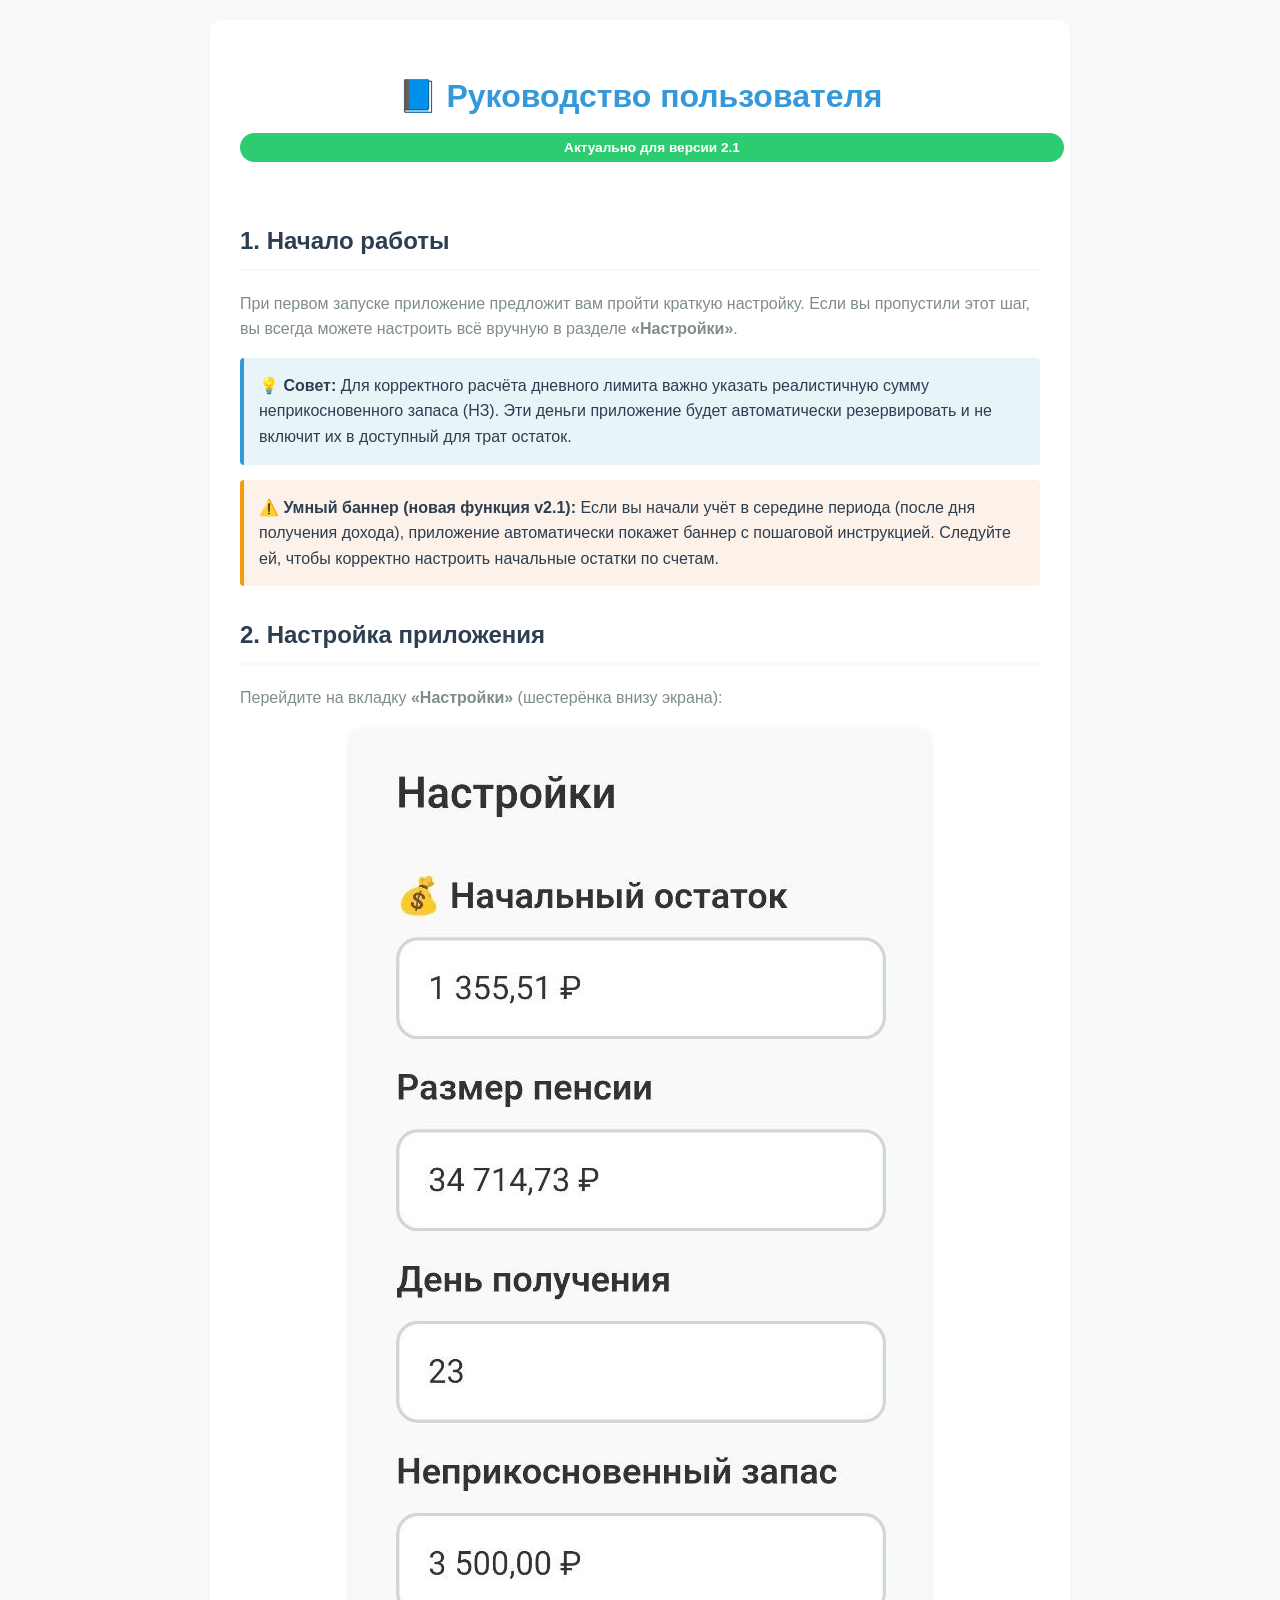
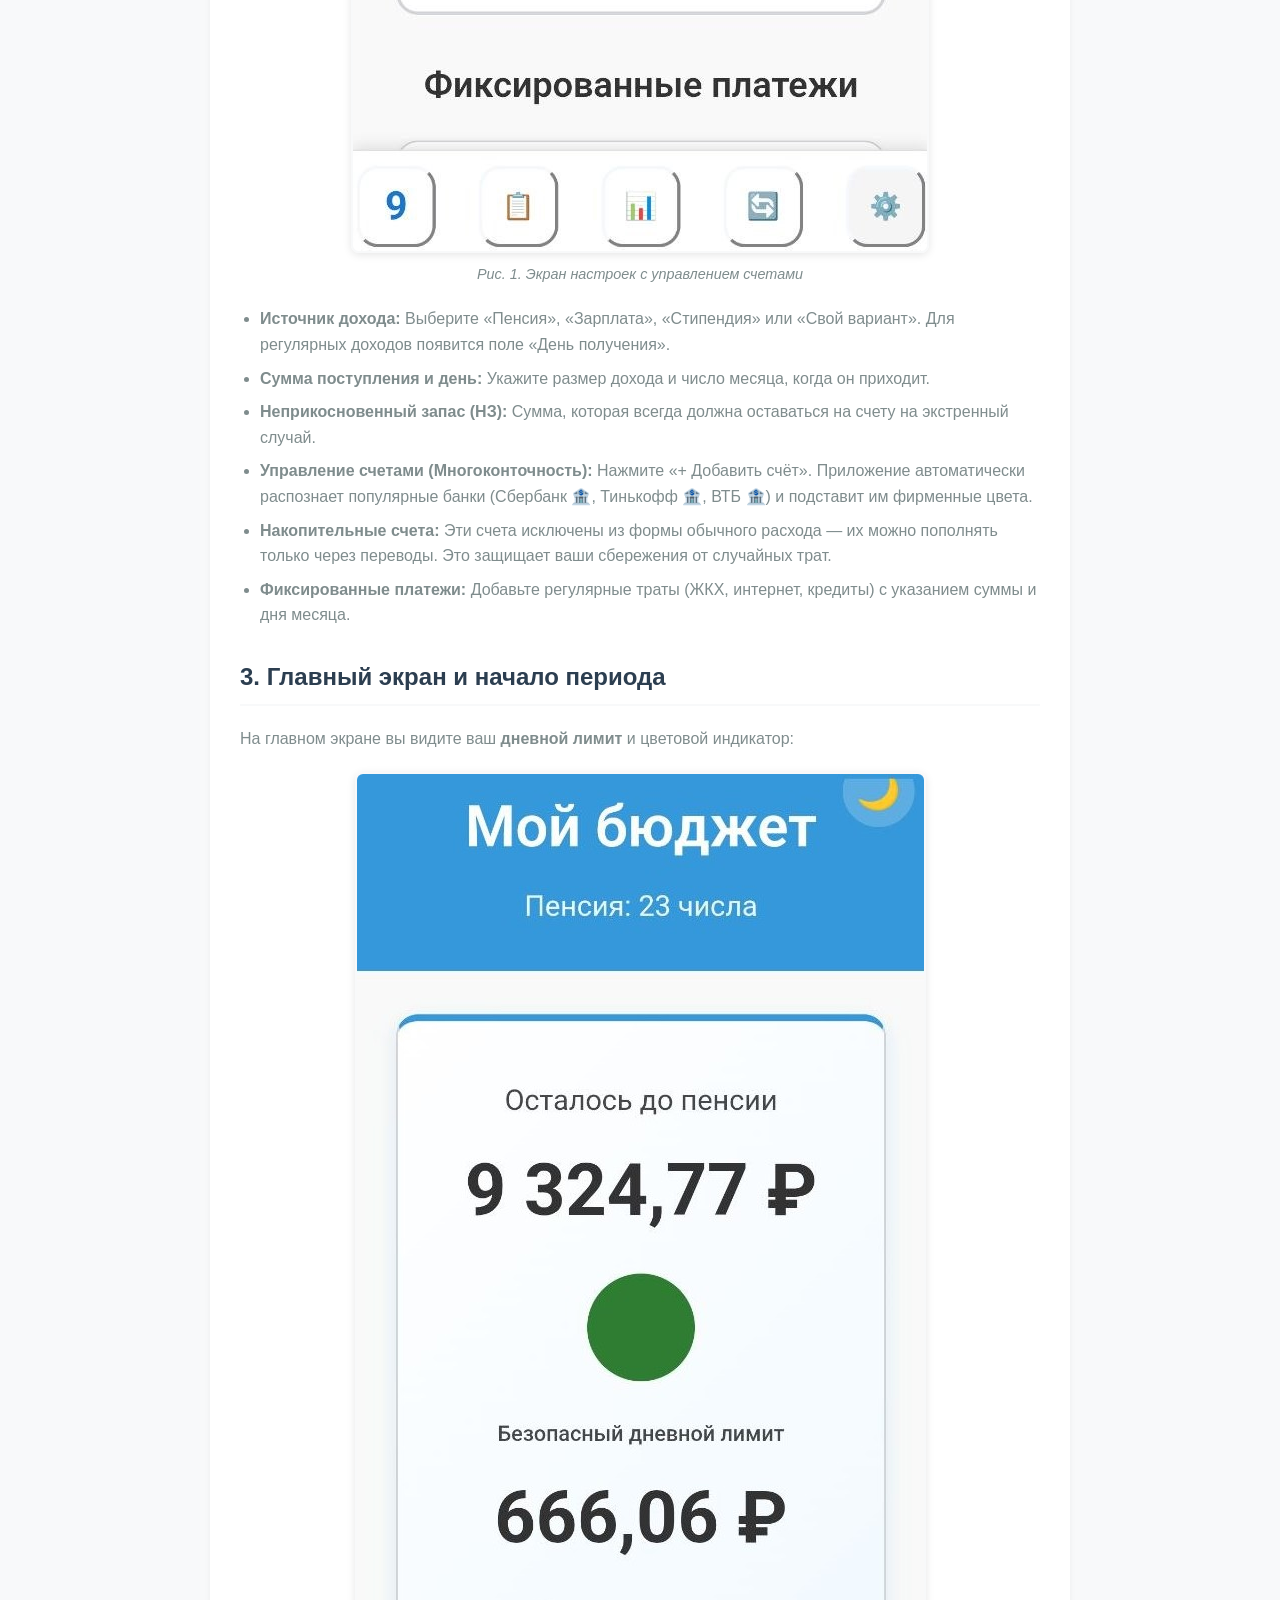
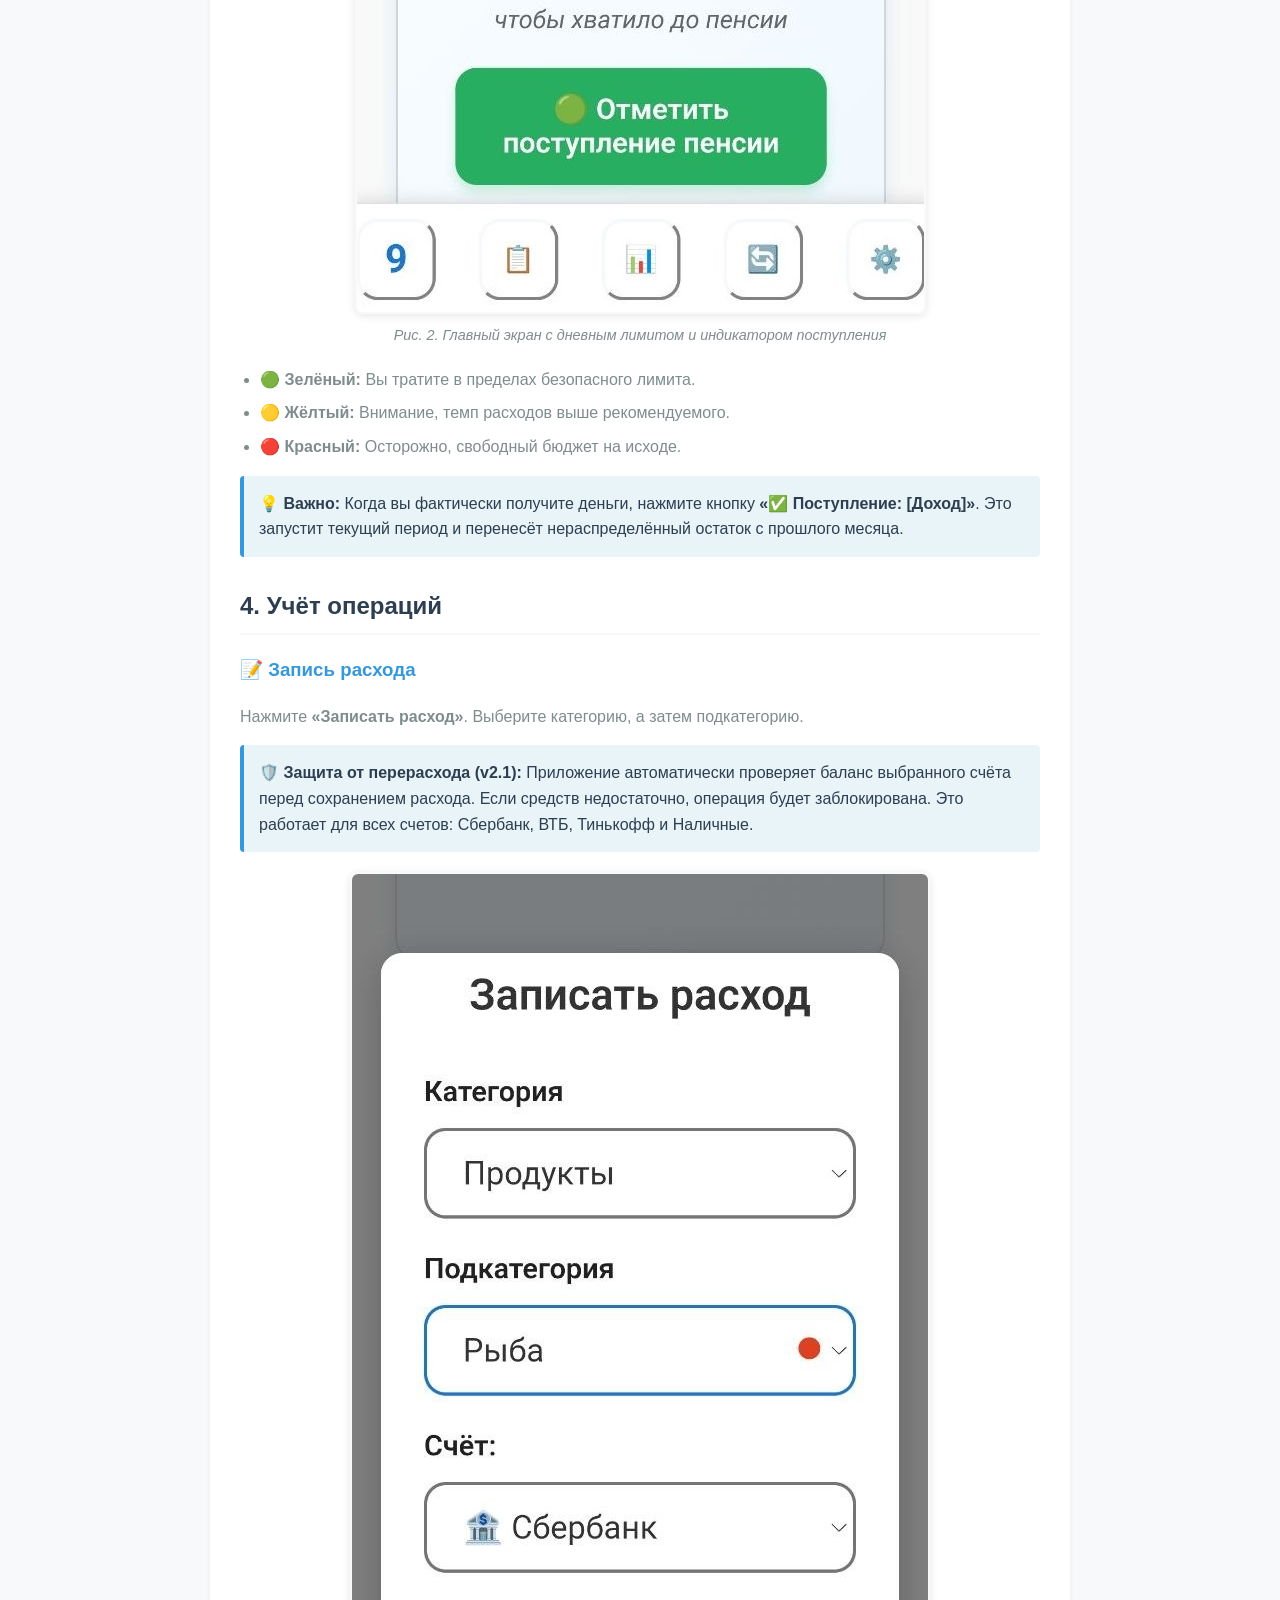
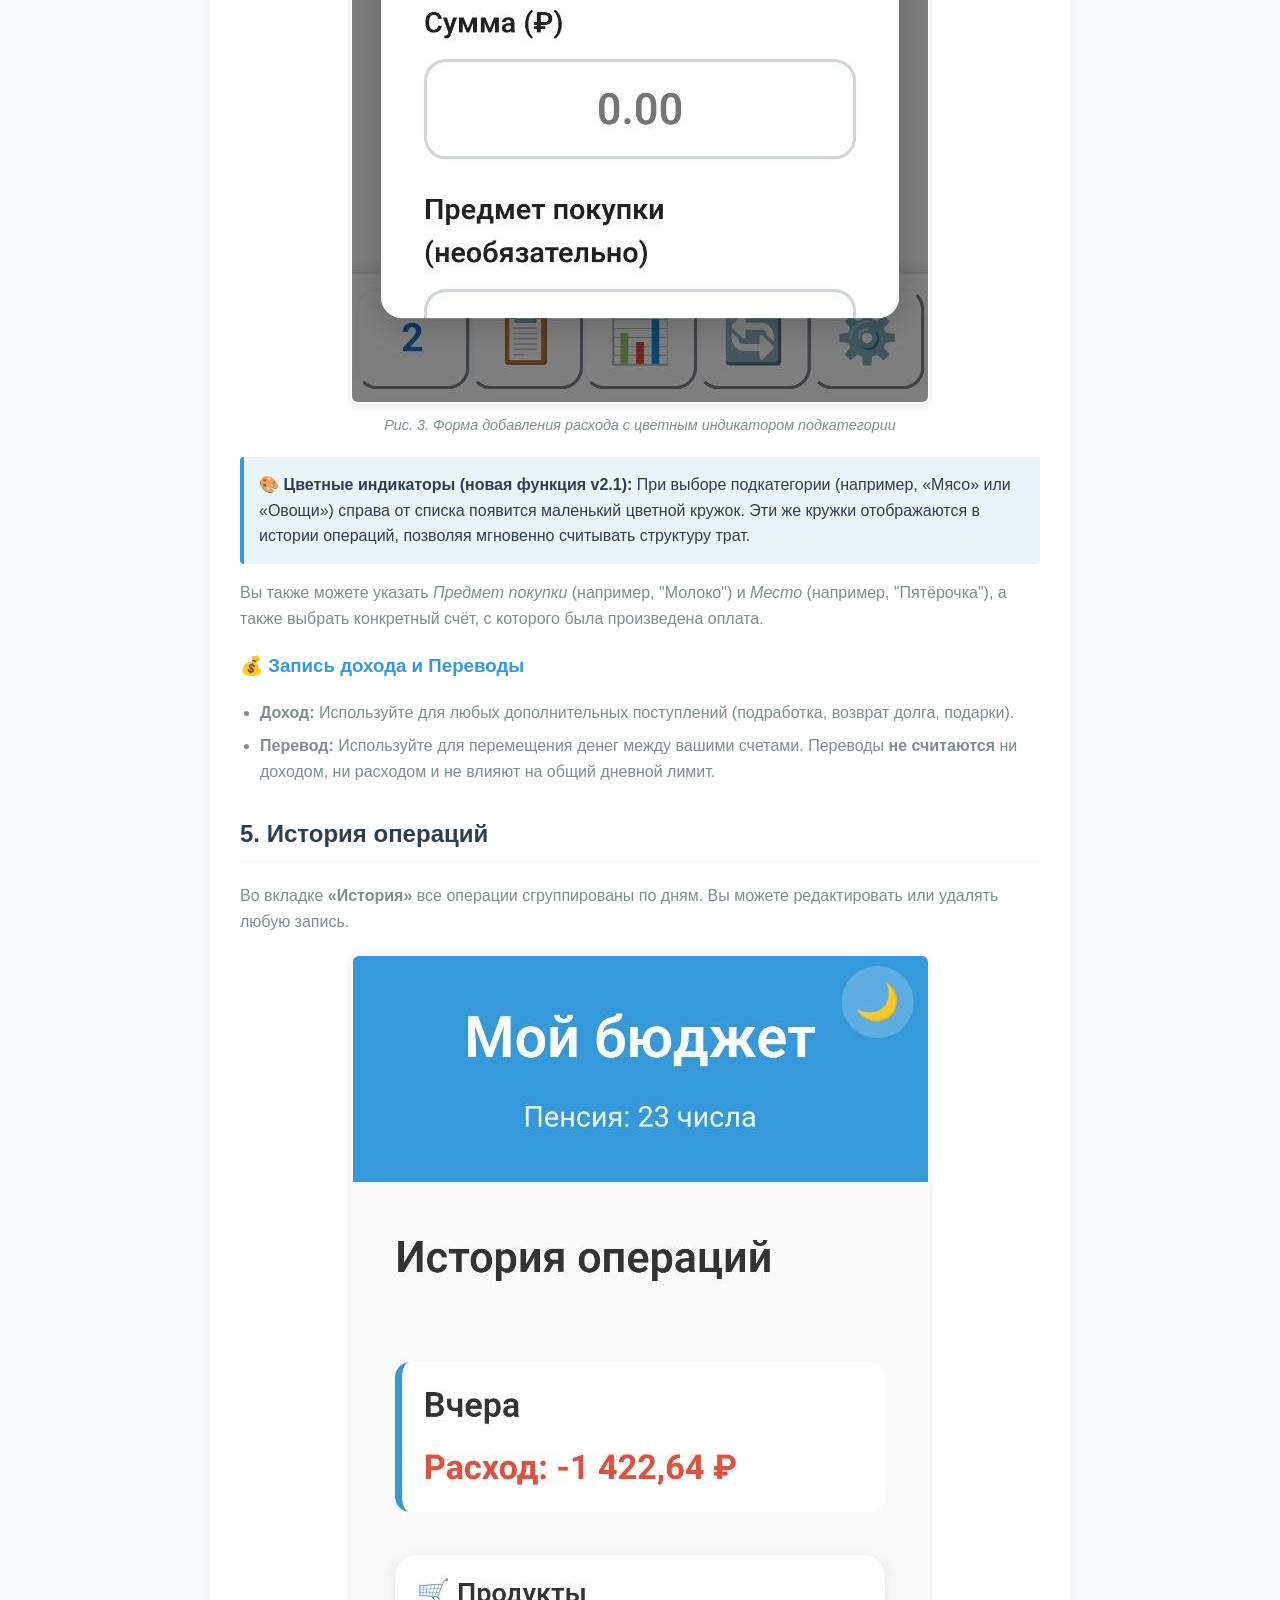
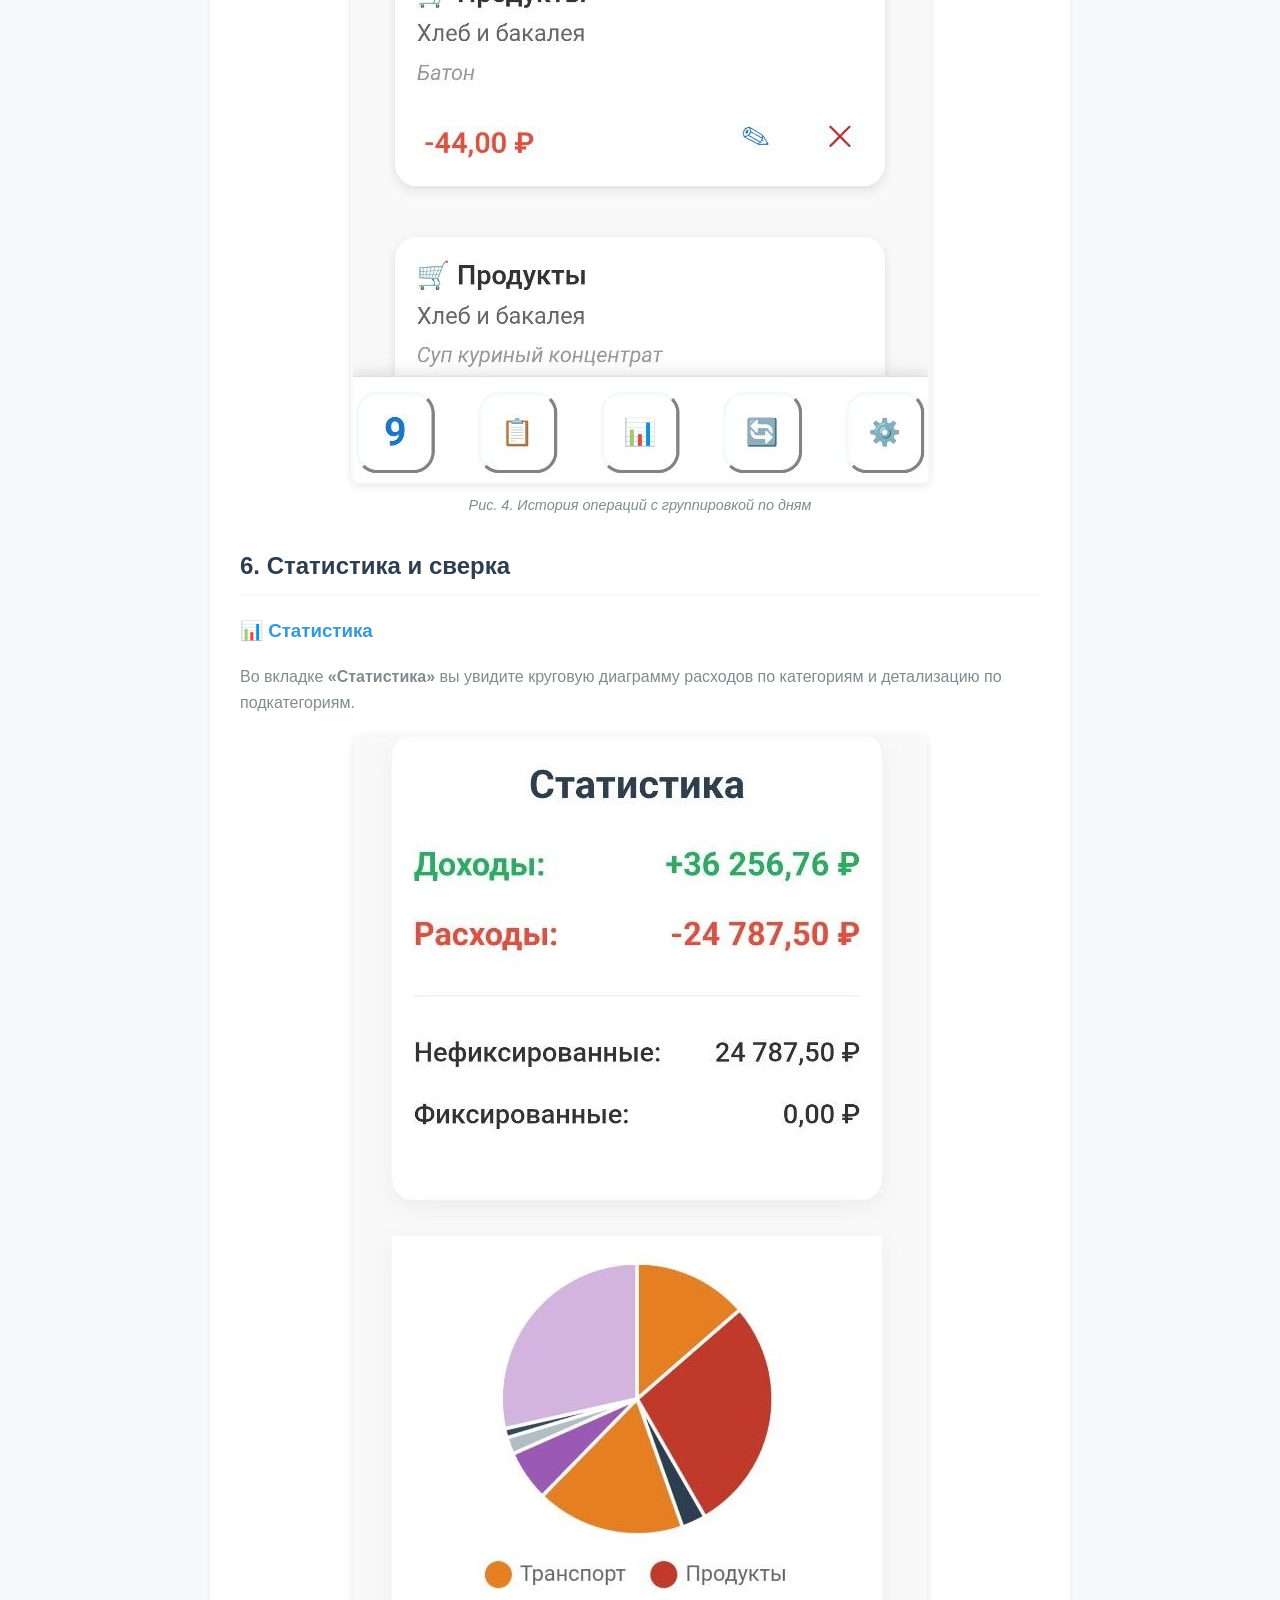
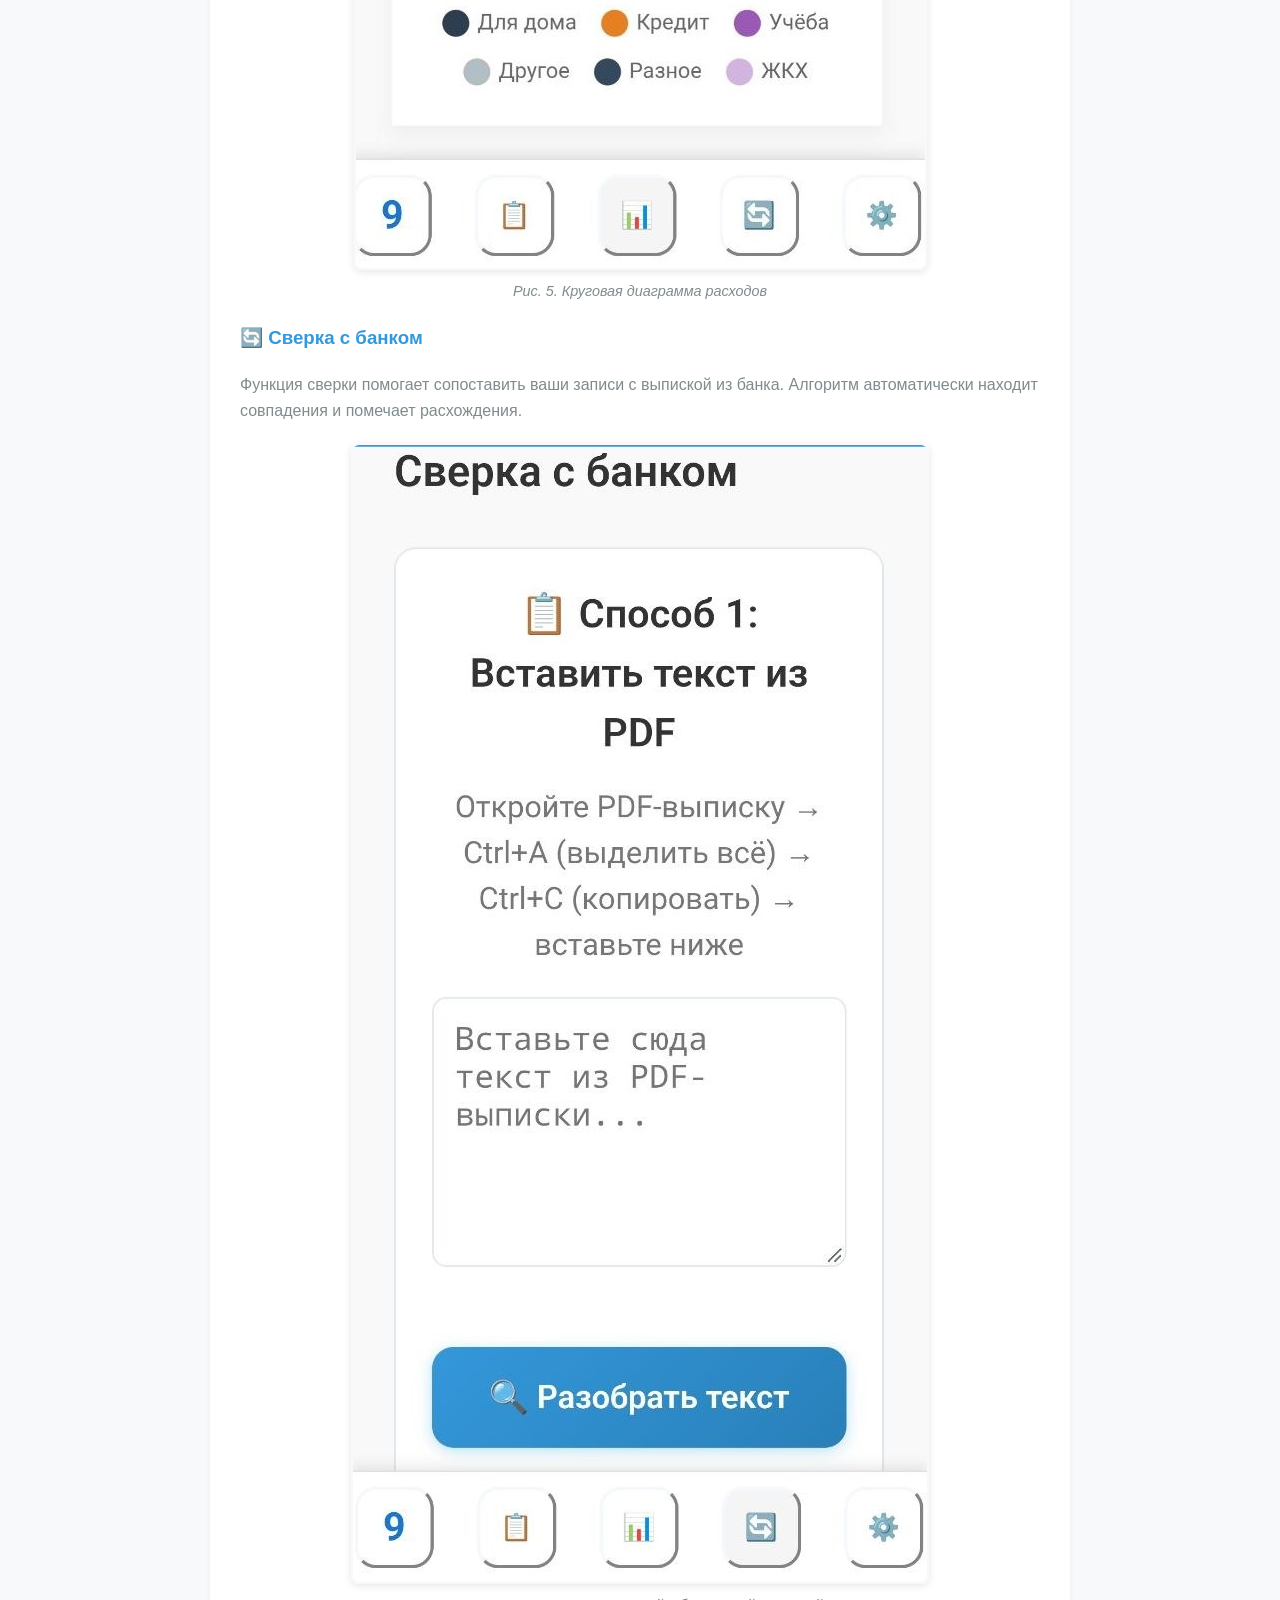
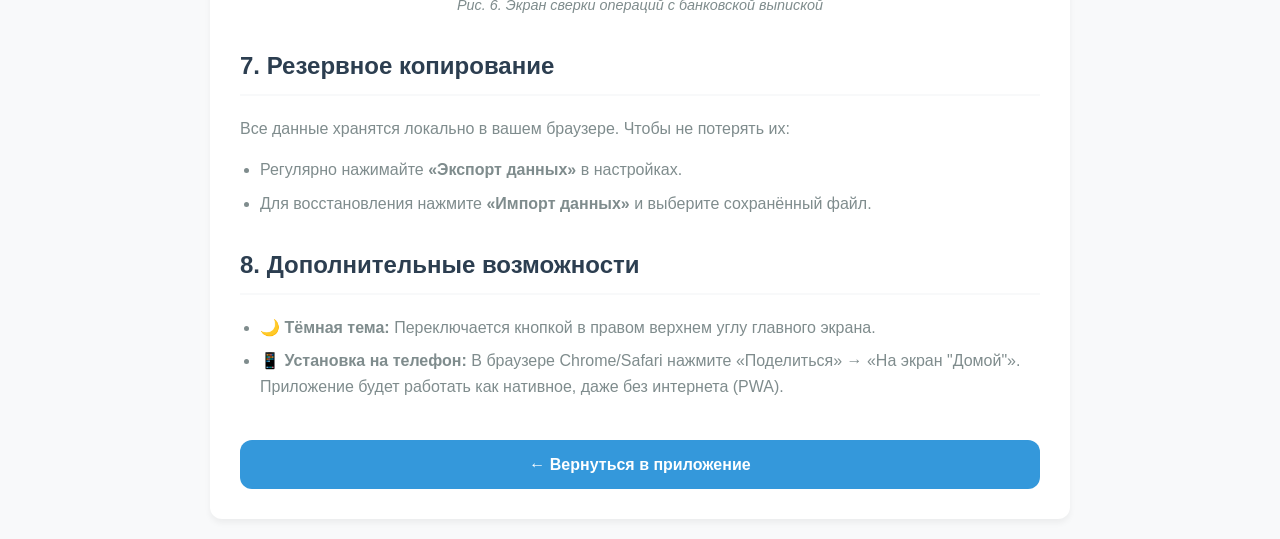
==== commit c6943679: "docs: финальные правки терминологии и описания для v2.1.0 - Обновлен раздел "О приложении" в index.h" ====
--- a/guide.html
+++ b/guide.html
@@ -159,10 +159,15 @@
         <h2>1. Начало работы</h2>
         <p>При первом запуске приложение предложит вам пройти краткую настройку. Если вы пропустили этот шаг, вы всегда
             можете настроить всё вручную в разделе <strong>«Настройки»</strong>.</p>
-
         <div class="tip">💡 <strong>Совет:</strong> Для корректного расчёта дневного лимита важно указать реалистичную
             сумму неприкосновенного запаса (НЗ). Эти деньги приложение будет автоматически резервировать и не включит их
             в доступный для трат остаток.</div>
+
+<div class="warning">
+    ⚠️ <strong>Умный баннер (новая функция v2.1):</strong> Если вы начали учёт в середине периода (после дня получения
+    дохода), приложение автоматически покажет баннер с пошаговой инструкцией. Следуйте ей, чтобы корректно настроить
+    начальные остатки по счетам.
+</div>
 
         <h2>2. Настройка приложения</h2>
         <p>Перейдите на вкладку <strong>«Настройки»</strong> (шестерёнка внизу экрана):</p>
@@ -179,17 +184,19 @@
             <li><strong>Управление счетами (Многоконточность):</strong> Нажмите «+ Добавить счёт». Приложение
                 автоматически распознает популярные банки (Сбербанк 🏦, Тинькофф 🏦, ВТБ 🏦) и подставит им фирменные
                 цвета.</li>
-            <li><strong>Обязательные платежи:</strong> Добавьте регулярные траты (ЖКХ, интернет, кредиты) с указанием
+
+                <li><strong>Накопительные счета:</strong> Эти счета исключены из формы обычного расхода — их можно пополнять только
+                    через переводы. Это защищает ваши сбережения от случайных трат.</li>
+
+            <li><strong>Фиксированные платежи:</strong> Добавьте регулярные траты (ЖКХ, интернет, кредиты) с указанием
                 суммы и дня месяца.</li>
         </ul>
 
         <h2>3. Главный экран и начало периода</h2>
         <p>На главном экране вы видите ваш <strong>дневной лимит</strong> и цветовой индикатор:</p>
 
-        <div class="screenshot-placeholder">
-            <strong>📸 Скриншот: Главный экран (будет добавлен)</strong>
-            Здесь будет скриншот актуальной версии главного экрана с кнопкой "Поступление: Пенсия"
-        </div>
+        <img src="docs/screenshots/screen-today.png" class="screenshot" alt="Главный экран">
+        <p class="screenshot-caption">Рис. 2. Главный экран с дневным лимитом и индикатором поступления</p>
 
         <ul>
             <li>🟢 <strong>Зелёный:</strong> Вы тратите в пределах безопасного лимита.</li>
@@ -203,12 +210,16 @@
 
         <h2>4. Учёт операций</h2>
         <h3>📝 Запись расхода</h3>
-        <p>Нажмите <strong>«+ Расход»</strong>. Выберите категорию, а затем подкатегорию.</p>
-
-        <div class="screenshot-placeholder">
-            <strong>📸 Скриншот: Модалка расхода с цветным кружком (будет добавлен)</strong>
-            Здесь будет скриншот модалки добавления расхода с цветным индикатором подкатегории
+        <p>Нажмите <strong>«Записать расход»</strong>. Выберите категорию, а затем подкатегорию.</p>
+
+        <div class="tip">
+            🛡️ <strong>Защита от перерасхода (v2.1):</strong> Приложение автоматически проверяет баланс выбранного счёта перед
+            сохранением расхода. Если средств недостаточно, операция будет заблокирована. Это работает для всех счетов:
+            Сбербанк, ВТБ, Тинькофф и Наличные.
         </div>
+
+        <img src="docs/screenshots/screen-expense-modal.png" class="screenshot" alt="Модалка расхода">
+        <p class="screenshot-caption">Рис. 3. Форма добавления расхода с цветным индикатором подкатегории</p>
 
         <div class="tip">🎨 <strong>Цветные индикаторы (новая функция v2.1):</strong> При выборе подкатегории (например,
             «Мясо» или «Овощи») справа от списка появится маленький цветной кружок. Эти же кружки отображаются в истории
@@ -230,7 +241,7 @@
             любую запись.</p>
 
         <img src="docs/screenshots/screen-history.png" class="screenshot" alt="История операций">
-        <p class="screenshot-caption">Рис. 2. История операций с группировкой по дням</p>
+        <p class="screenshot-caption">Рис. 4. История операций с группировкой по дням</p>
 
         <h2>6. Статистика и сверка</h2>
         <h3>📊 Статистика</h3>
@@ -238,39 +249,23 @@
             по подкатегориям.</p>
 
         <img src="docs/screenshots/screen-stats.png" class="screenshot" alt="Статистика">
-        <p class="screenshot-caption">Рис. 3. Круговая диаграмма расходов</p>
+        <p class="screenshot-caption">Рис. 5. Круговая диаграмма расходов</p>
 
         <h3>🔄 Сверка с банком</h3>
         <p>Функция сверки помогает сопоставить ваши записи с выпиской из банка. Алгоритм автоматически находит
             совпадения и помечает расхождения.</p>
 
         <img src="docs/screenshots/screen-reconcile.png" class="screenshot" alt="Сверка с банком">
-        <p class="screenshot-caption">Рис. 4. Экран сверки операций с банковской выпиской</p>
-
-        <h2>7. Архивация периодов</h2>
-        <p>Когда старый период закончился и вы хотите начать новый с чистого листа:</p>
-        <ol>
-            <li>Зайдите в <strong>«Настройки»</strong>.</li>
-            <li>Нажмите кнопку <strong>«🔒 Закрыть период и создать архив»</strong>.</li>
-            <li>Подтвердите действие. Приложение сохранит полную историю, перенесёт остаток и очистит текущий список
-                операций.</li>
-        </ol>
-
-        <div class="screenshot-placeholder">
-            <strong>📸 Скриншот: Раздел архивов (будет добавлен)</strong>
-            Здесь будет скриншот раздела архивов в настройках
-        </div>
-
-        <p>Просматривать закрытые периоды можно в разделе <strong>«Архивы»</strong> внизу страницы настроек.</p>
-
-        <h2>8. Резервное копирование</h2>
+        <p class="screenshot-caption">Рис. 6. Экран сверки операций с банковской выпиской</p>
+
+        <h2>7. Резервное копирование</h2>
         <p>Все данные хранятся локально в вашем браузере. Чтобы не потерять их:</p>
         <ul>
             <li>Регулярно нажимайте <strong>«Экспорт данных»</strong> в настройках.</li>
             <li>Для восстановления нажмите <strong>«Импорт данных»</strong> и выберите сохранённый файл.</li>
         </ul>
 
-        <h2>9. Дополнительные возможности</h2>
+        <h2>8. Дополнительные возможности</h2>
         <ul>
             <li>🌙 <strong>Тёмная тема:</strong> Переключается кнопкой в правом верхнем углу главного экрана.</li>
             <li>📱 <strong>Установка на телефон:</strong> В браузере Chrome/Safari нажмите «Поделиться» → «На экран
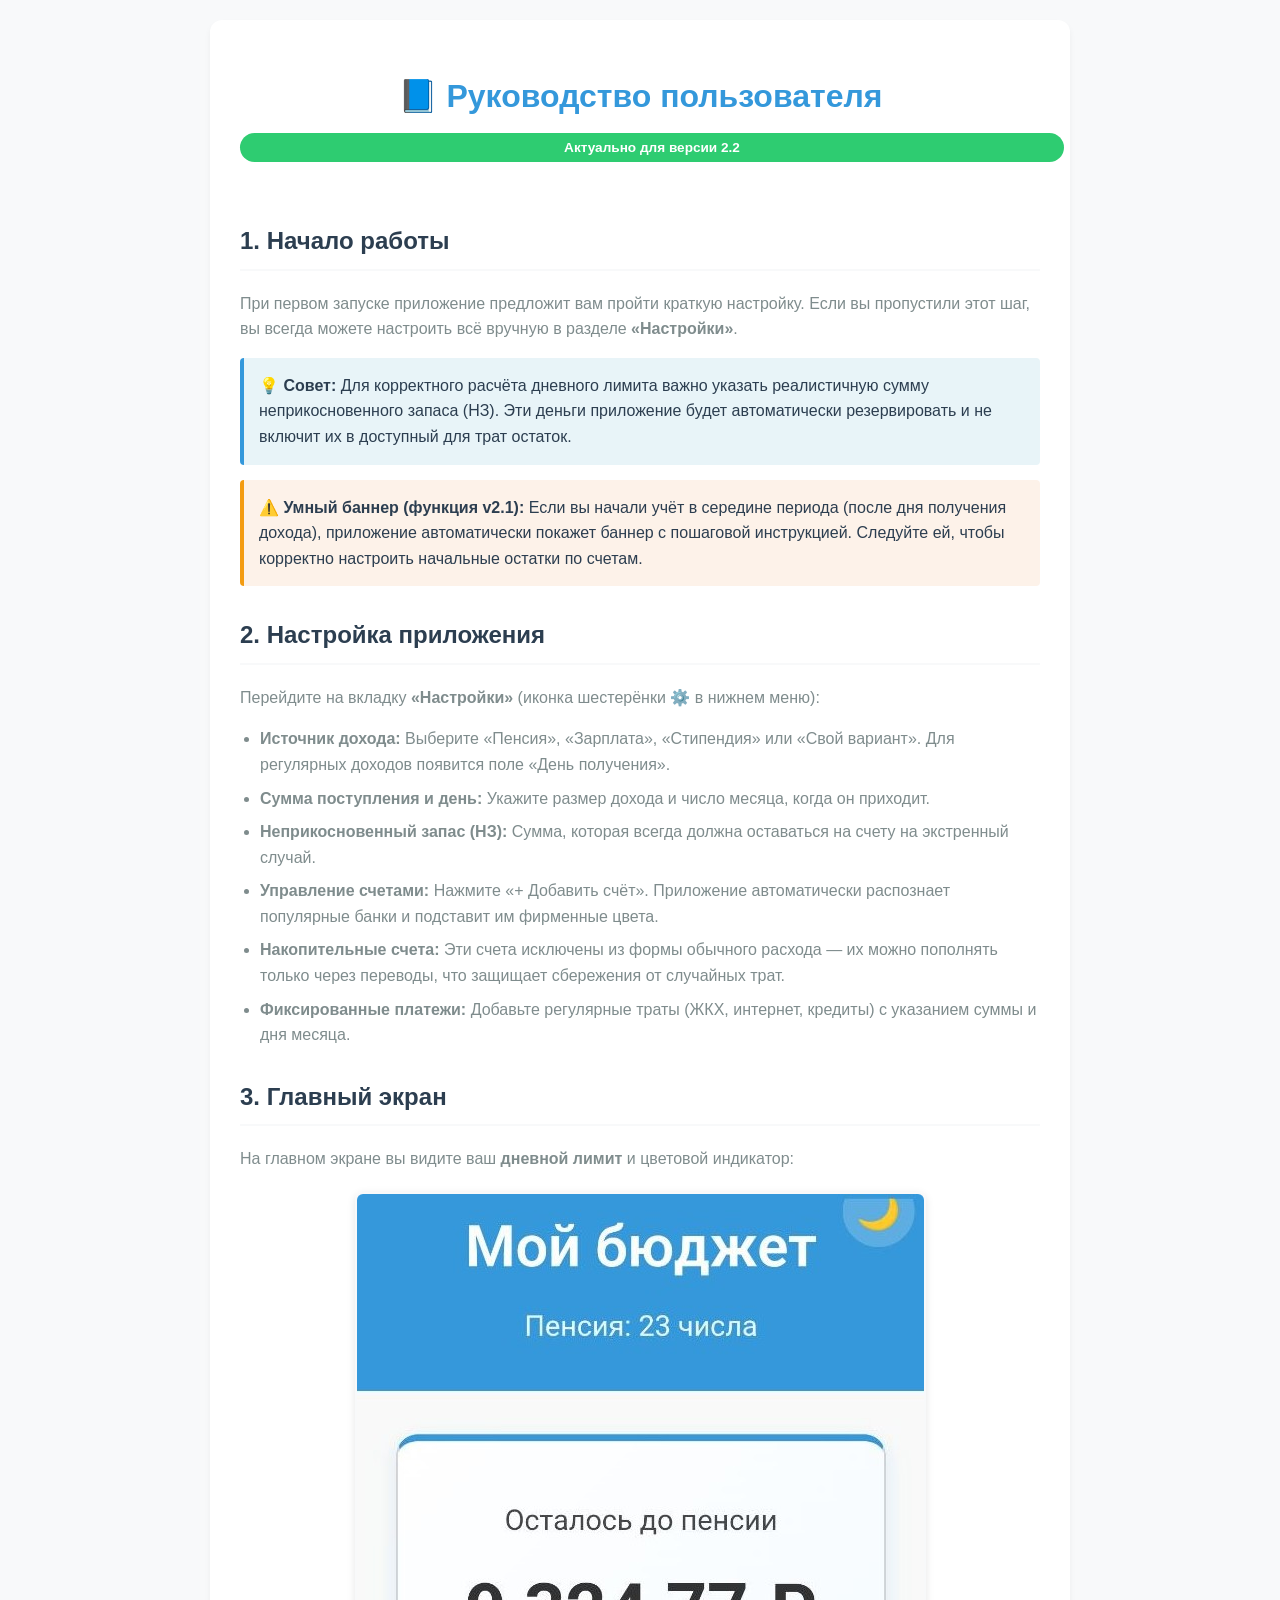
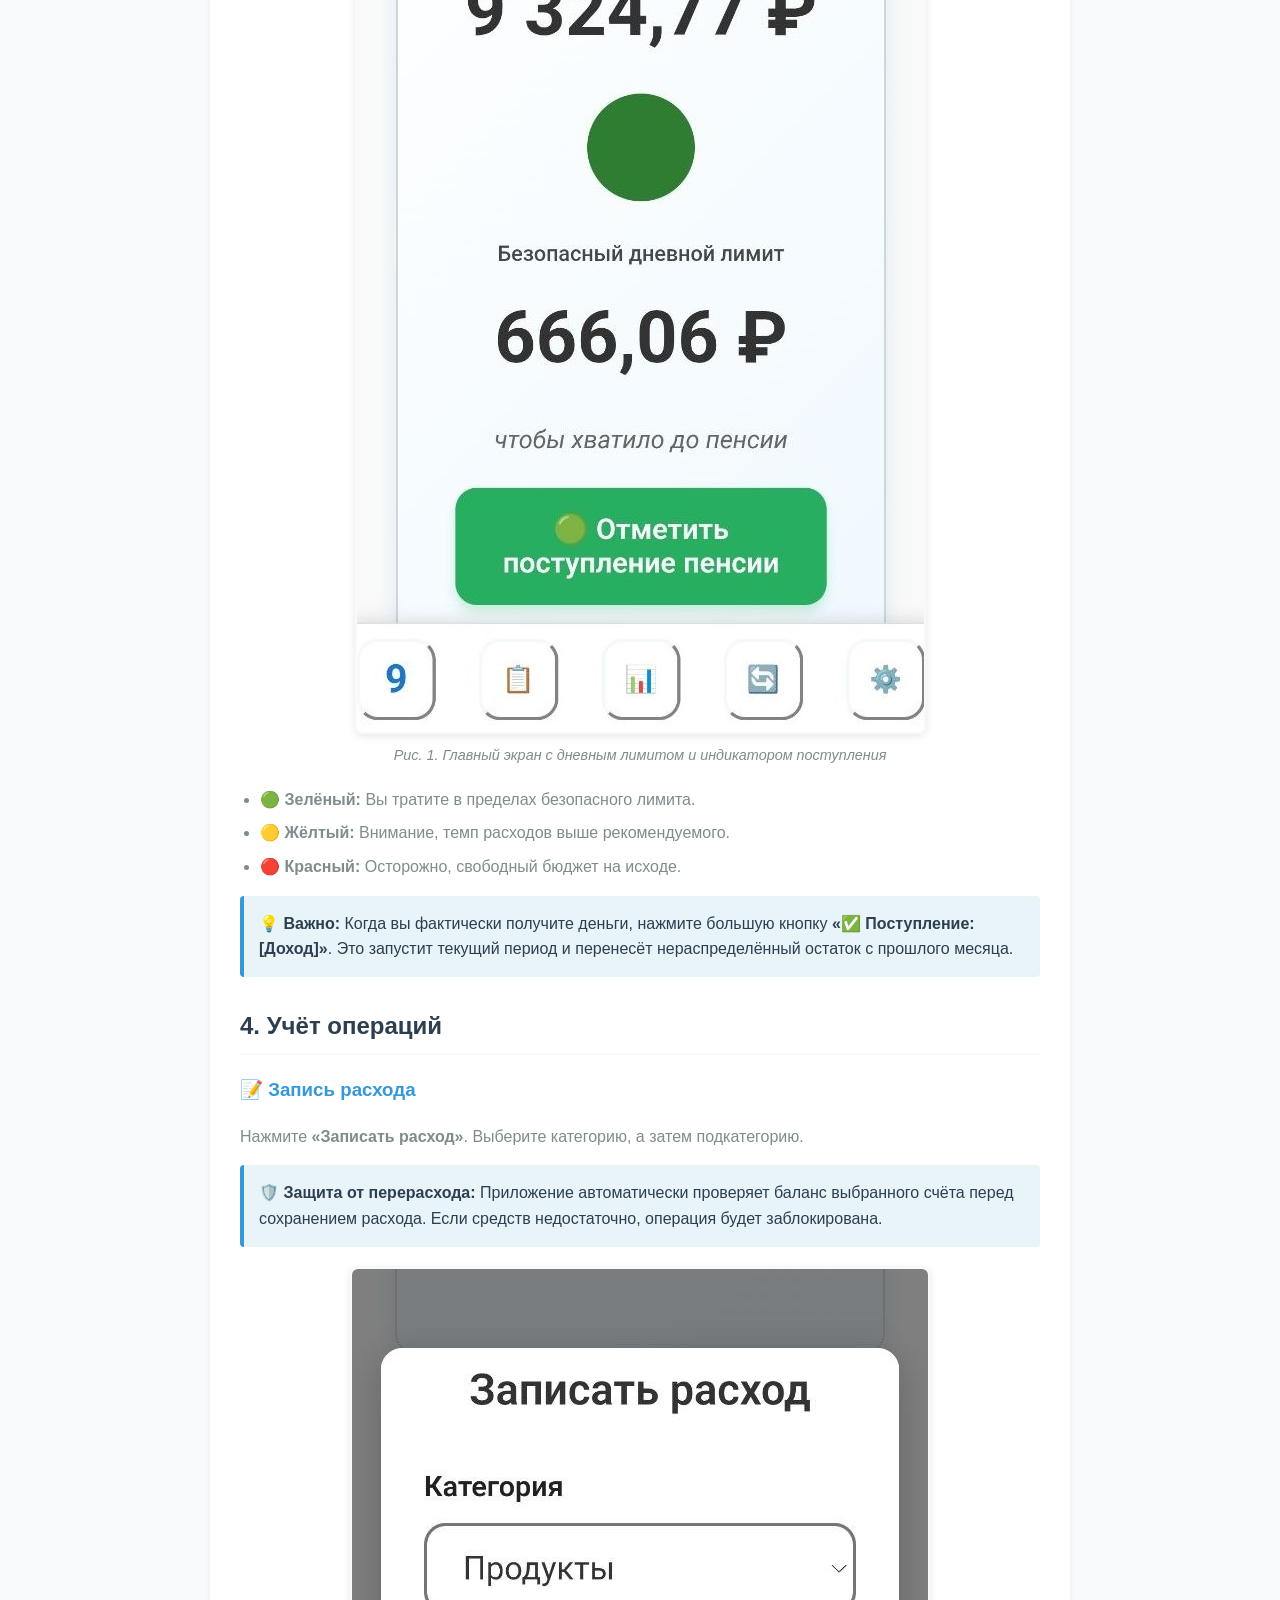
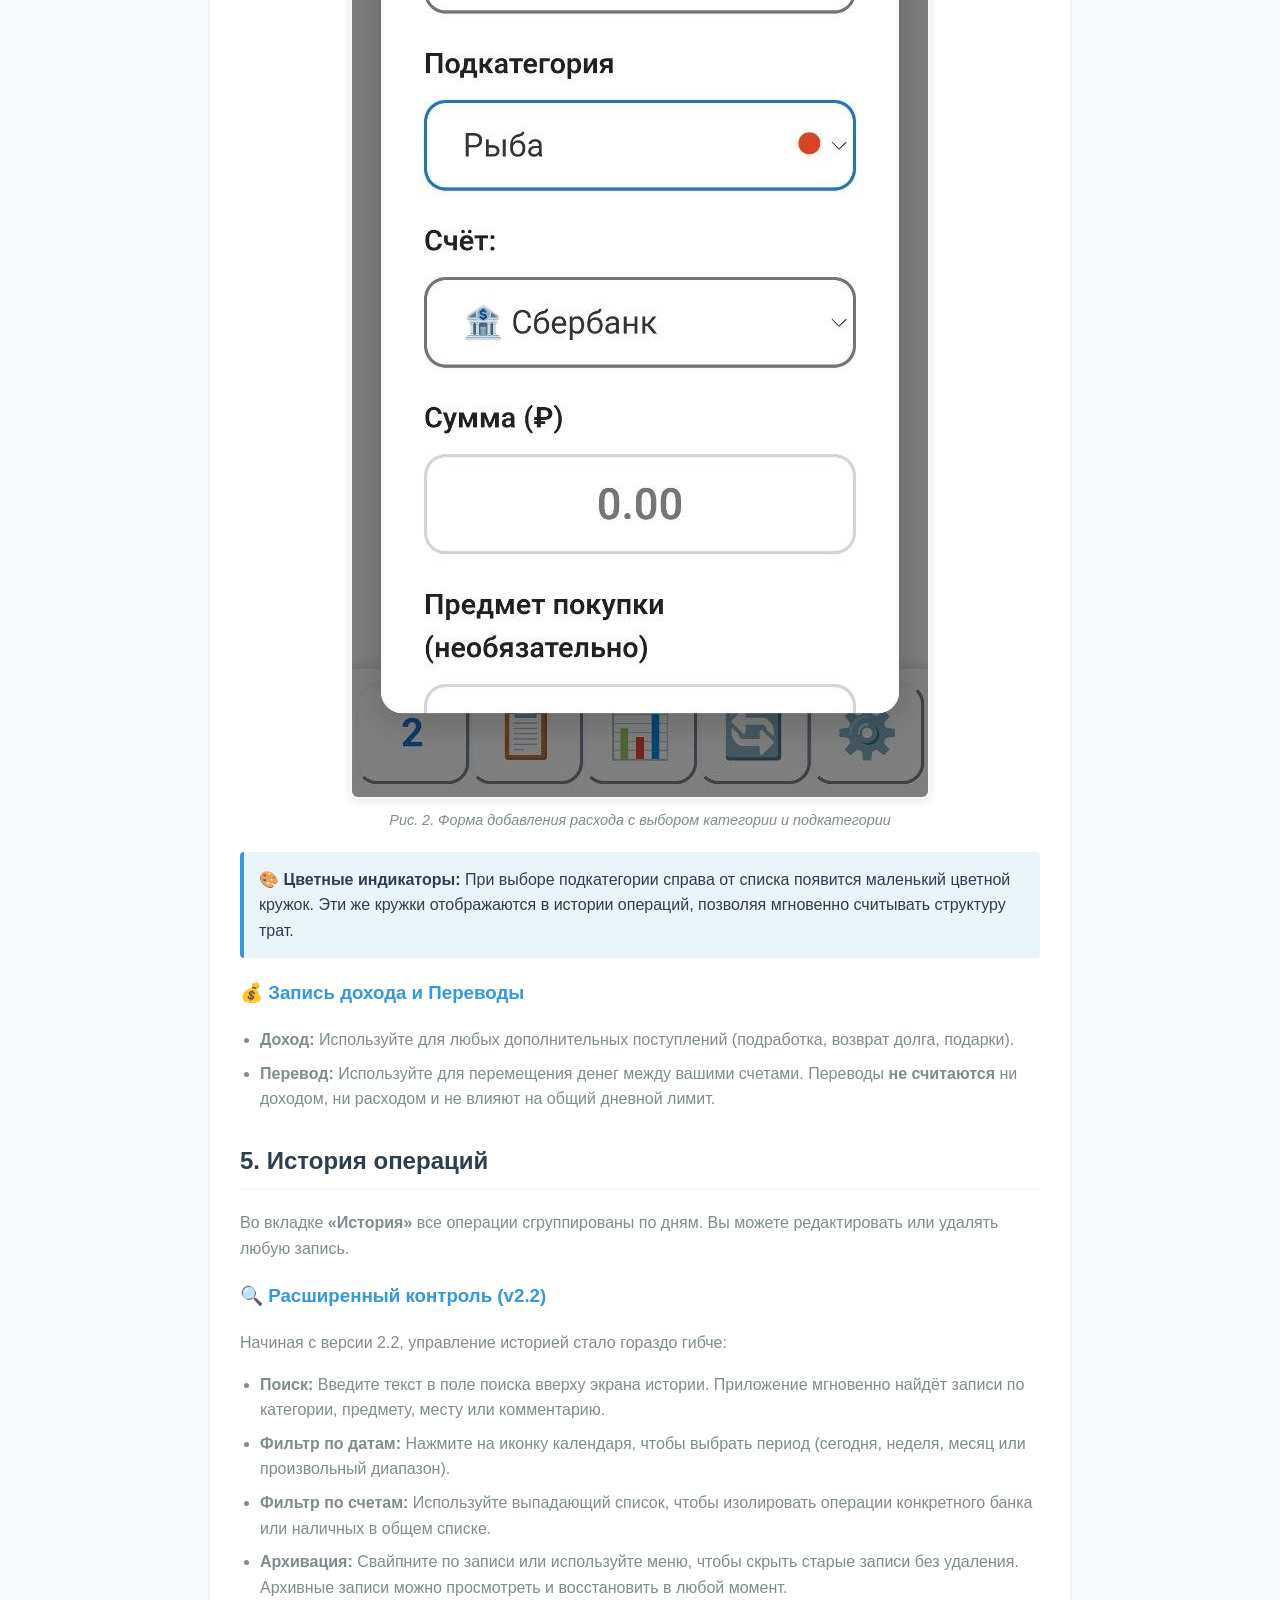
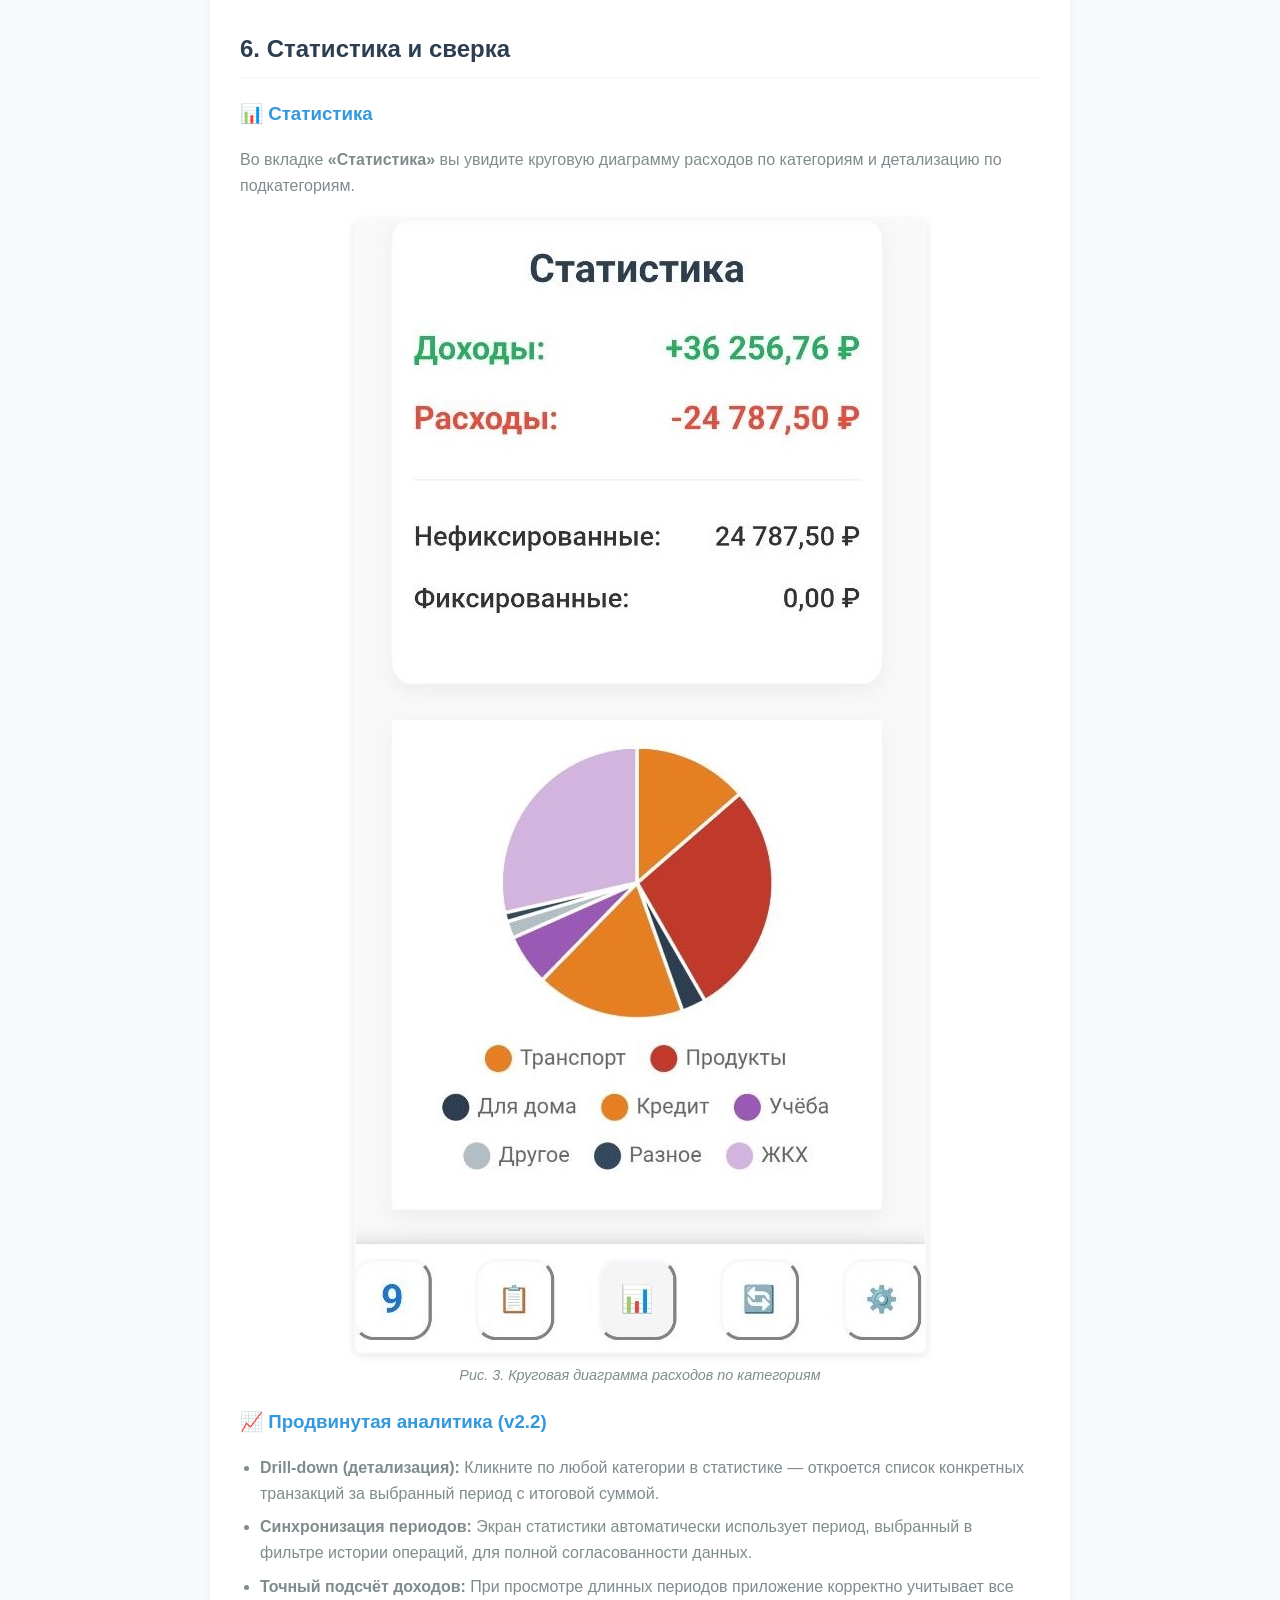
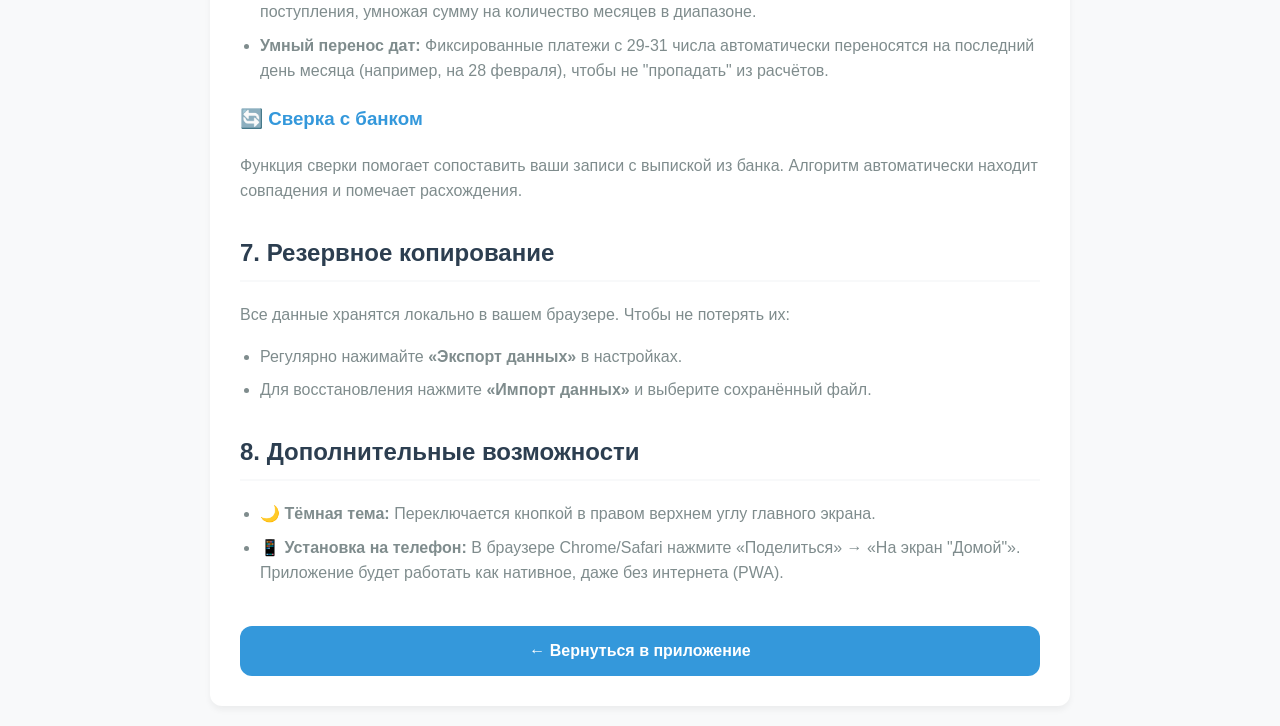
==== commit f0874b77: "docs: обновление Руководства пользователя и скриншотов для v2.2.0 - Обновлён guide.html: добавлены о" ====
--- a/guide.html
+++ b/guide.html
@@ -4,7 +4,7 @@
 <head>
     <meta charset="UTF-8">
     <meta name="viewport" content="width=device-width, initial-scale=1.0">
-    <title>Руководство пользователя — Мой бюджет (v2.1)</title>
+    <title>Руководство пользователя — Мой бюджет (v2.2)</title>
     <style>
         :root {
             --bg-primary: #f8f9fa;
@@ -116,22 +116,6 @@
             margin-bottom: 20px;
         }
 
-        .screenshot-placeholder {
-            background: #f1f3f5;
-            border: 2px dashed #bdc3c7;
-            border-radius: 8px;
-            padding: 40px 20px;
-            text-align: center;
-            color: #7f8c8d;
-            margin: 20px 0;
-        }
-
-        .screenshot-placeholder strong {
-            display: block;
-            margin-bottom: 8px;
-            color: var(--color-primary);
-        }
-
         .back-link {
             display: block;
             text-align: center;
@@ -154,7 +138,7 @@
 
     <div class="container">
         <h1>📘 Руководство пользователя</h1>
-        <div class="version-badge">Актуально для версии 2.1</div>
+        <div class="version-badge">Актуально для версии 2.2</div>
 
         <h2>1. Начало работы</h2>
         <p>При первом запуске приложение предложит вам пройти краткую настройку. Если вы пропустили этот шаг, вы всегда
@@ -163,40 +147,33 @@
             сумму неприкосновенного запаса (НЗ). Эти деньги приложение будет автоматически резервировать и не включит их
             в доступный для трат остаток.</div>
 
-<div class="warning">
-    ⚠️ <strong>Умный баннер (новая функция v2.1):</strong> Если вы начали учёт в середине периода (после дня получения
-    дохода), приложение автоматически покажет баннер с пошаговой инструкцией. Следуйте ей, чтобы корректно настроить
-    начальные остатки по счетам.
-</div>
+        <div class="warning">
+            ⚠️ <strong>Умный баннер (функция v2.1):</strong> Если вы начали учёт в середине периода (после дня получения
+            дохода), приложение автоматически покажет баннер с пошаговой инструкцией. Следуйте ей, чтобы корректно
+            настроить начальные остатки по счетам.
+        </div>
 
         <h2>2. Настройка приложения</h2>
-        <p>Перейдите на вкладку <strong>«Настройки»</strong> (шестерёнка внизу экрана):</p>
-
-        <img src="docs/screenshots/screen-settings.png" class="screenshot" alt="Экран настроек">
-        <p class="screenshot-caption">Рис. 1. Экран настроек с управлением счетами</p>
-
+        <p>Перейдите на вкладку <strong>«Настройки»</strong> (иконка шестерёнки ⚙️ в нижнем меню):</p>
         <ul>
             <li><strong>Источник дохода:</strong> Выберите «Пенсия», «Зарплата», «Стипендия» или «Свой вариант». Для
                 регулярных доходов появится поле «День получения».</li>
             <li><strong>Сумма поступления и день:</strong> Укажите размер дохода и число месяца, когда он приходит.</li>
             <li><strong>Неприкосновенный запас (НЗ):</strong> Сумма, которая всегда должна оставаться на счету на
                 экстренный случай.</li>
-            <li><strong>Управление счетами (Многоконточность):</strong> Нажмите «+ Добавить счёт». Приложение
-                автоматически распознает популярные банки (Сбербанк 🏦, Тинькофф 🏦, ВТБ 🏦) и подставит им фирменные
-                цвета.</li>
-
-                <li><strong>Накопительные счета:</strong> Эти счета исключены из формы обычного расхода — их можно пополнять только
-                    через переводы. Это защищает ваши сбережения от случайных трат.</li>
-
+            <li><strong>Управление счетами:</strong> Нажмите «+ Добавить счёт». Приложение автоматически распознает
+                популярные банки и подставит им фирменные цвета.</li>
+            <li><strong>Накопительные счета:</strong> Эти счета исключены из формы обычного расхода — их можно пополнять
+                только через переводы, что защищает сбережения от случайных трат.</li>
             <li><strong>Фиксированные платежи:</strong> Добавьте регулярные траты (ЖКХ, интернет, кредиты) с указанием
                 суммы и дня месяца.</li>
         </ul>
 
-        <h2>3. Главный экран и начало периода</h2>
+        <h2>3. Главный экран</h2>
         <p>На главном экране вы видите ваш <strong>дневной лимит</strong> и цветовой индикатор:</p>
 
         <img src="docs/screenshots/screen-today.png" class="screenshot" alt="Главный экран">
-        <p class="screenshot-caption">Рис. 2. Главный экран с дневным лимитом и индикатором поступления</p>
+        <p class="screenshot-caption">Рис. 1. Главный экран с дневным лимитом и индикатором поступления</p>
 
         <ul>
             <li>🟢 <strong>Зелёный:</strong> Вы тратите в пределах безопасного лимита.</li>
@@ -204,29 +181,25 @@
             <li>🔴 <strong>Красный:</strong> Осторожно, свободный бюджет на исходе.</li>
         </ul>
 
-        <div class="tip">💡 <strong>Важно:</strong> Когда вы фактически получите деньги, нажмите кнопку <strong>«✅
-                Поступление: [Доход]»</strong>. Это запустит текущий период и перенесёт нераспределённый остаток с
-            прошлого месяца.</div>
+        <div class="tip">💡 <strong>Важно:</strong> Когда вы фактически получите деньги, нажмите большую кнопку
+            <strong>«✅ Поступление: [Доход]»</strong>. Это запустит текущий период и перенесёт нераспределённый остаток
+            с прошлого месяца.</div>
 
         <h2>4. Учёт операций</h2>
         <h3>📝 Запись расхода</h3>
         <p>Нажмите <strong>«Записать расход»</strong>. Выберите категорию, а затем подкатегорию.</p>
 
         <div class="tip">
-            🛡️ <strong>Защита от перерасхода (v2.1):</strong> Приложение автоматически проверяет баланс выбранного счёта перед
-            сохранением расхода. Если средств недостаточно, операция будет заблокирована. Это работает для всех счетов:
-            Сбербанк, ВТБ, Тинькофф и Наличные.
+            🛡️ <strong>Защита от перерасхода:</strong> Приложение автоматически проверяет баланс выбранного счёта перед
+            сохранением расхода. Если средств недостаточно, операция будет заблокирована.
         </div>
 
         <img src="docs/screenshots/screen-expense-modal.png" class="screenshot" alt="Модалка расхода">
-        <p class="screenshot-caption">Рис. 3. Форма добавления расхода с цветным индикатором подкатегории</p>
-
-        <div class="tip">🎨 <strong>Цветные индикаторы (новая функция v2.1):</strong> При выборе подкатегории (например,
-            «Мясо» или «Овощи») справа от списка появится маленький цветной кружок. Эти же кружки отображаются в истории
-            операций, позволяя мгновенно считывать структуру трат.</div>
-
-        <p>Вы также можете указать <em>Предмет покупки</em> (например, "Молоко") и <em>Место</em> (например,
-            "Пятёрочка"), а также выбрать конкретный счёт, с которого была произведена оплата.</p>
+        <p class="screenshot-caption">Рис. 2. Форма добавления расхода с выбором категории и подкатегории</p>
+
+        <div class="tip">🎨 <strong>Цветные индикаторы:</strong> При выборе подкатегории справа от списка появится
+            маленький цветной кружок. Эти же кружки отображаются в истории операций, позволяя мгновенно считывать
+            структуру трат.</div>
 
         <h3>💰 Запись дохода и Переводы</h3>
         <ul>
@@ -240,8 +213,18 @@
         <p>Во вкладке <strong>«История»</strong> все операции сгруппированы по дням. Вы можете редактировать или удалять
             любую запись.</p>
 
-        <img src="docs/screenshots/screen-history.png" class="screenshot" alt="История операций">
-        <p class="screenshot-caption">Рис. 4. История операций с группировкой по дням</p>
+        <h3>🔍 Расширенный контроль (v2.2)</h3>
+        <p>Начиная с версии 2.2, управление историей стало гораздо гибче:</p>
+        <ul>
+            <li><strong>Поиск:</strong> Введите текст в поле поиска вверху экрана истории. Приложение мгновенно найдёт
+                записи по категории, предмету, месту или комментарию.</li>
+            <li><strong>Фильтр по датам:</strong> Нажмите на иконку календаря, чтобы выбрать период (сегодня, неделя,
+                месяц или произвольный диапазон).</li>
+            <li><strong>Фильтр по счетам:</strong> Используйте выпадающий список, чтобы изолировать операции конкретного
+                банка или наличных в общем списке.</li>
+            <li><strong>Архивация:</strong> Свайпните по записи или используйте меню, чтобы скрыть старые записи без
+                удаления. Архивные записи можно просмотреть и восстановить в любой момент.</li>
+        </ul>
 
         <h2>6. Статистика и сверка</h2>
         <h3>📊 Статистика</h3>
@@ -249,15 +232,24 @@
             по подкатегориям.</p>
 
         <img src="docs/screenshots/screen-stats.png" class="screenshot" alt="Статистика">
-        <p class="screenshot-caption">Рис. 5. Круговая диаграмма расходов</p>
+        <p class="screenshot-caption">Рис. 3. Круговая диаграмма расходов по категориям</p>
+
+        <h3>📈 Продвинутая аналитика (v2.2)</h3>
+        <ul>
+            <li><strong>Drill-down (детализация):</strong> Кликните по любой категории в статистике — откроется список
+                конкретных транзакций за выбранный период с итоговой суммой.</li>
+            <li><strong>Синхронизация периодов:</strong> Экран статистики автоматически использует период, выбранный в
+                фильтре истории операций, для полной согласованности данных.</li>
+            <li><strong>Точный подсчёт доходов:</strong> При просмотре длинных периодов приложение корректно учитывает
+                все поступления, умножая сумму на количество месяцев в диапазоне.</li>
+            <li><strong>Умный перенос дат:</strong> Фиксированные платежи с 29-31 числа автоматически переносятся на
+                последний день месяца (например, на 28 февраля), чтобы не "пропадать" из расчётов.</li>
+        </ul>
 
         <h3>🔄 Сверка с банком</h3>
         <p>Функция сверки помогает сопоставить ваши записи с выпиской из банка. Алгоритм автоматически находит
             совпадения и помечает расхождения.</p>
 
-        <img src="docs/screenshots/screen-reconcile.png" class="screenshot" alt="Сверка с банком">
-        <p class="screenshot-caption">Рис. 6. Экран сверки операций с банковской выпиской</p>
-
         <h2>7. Резервное копирование</h2>
         <p>Все данные хранятся локально в вашем браузере. Чтобы не потерять их:</p>
         <ul>
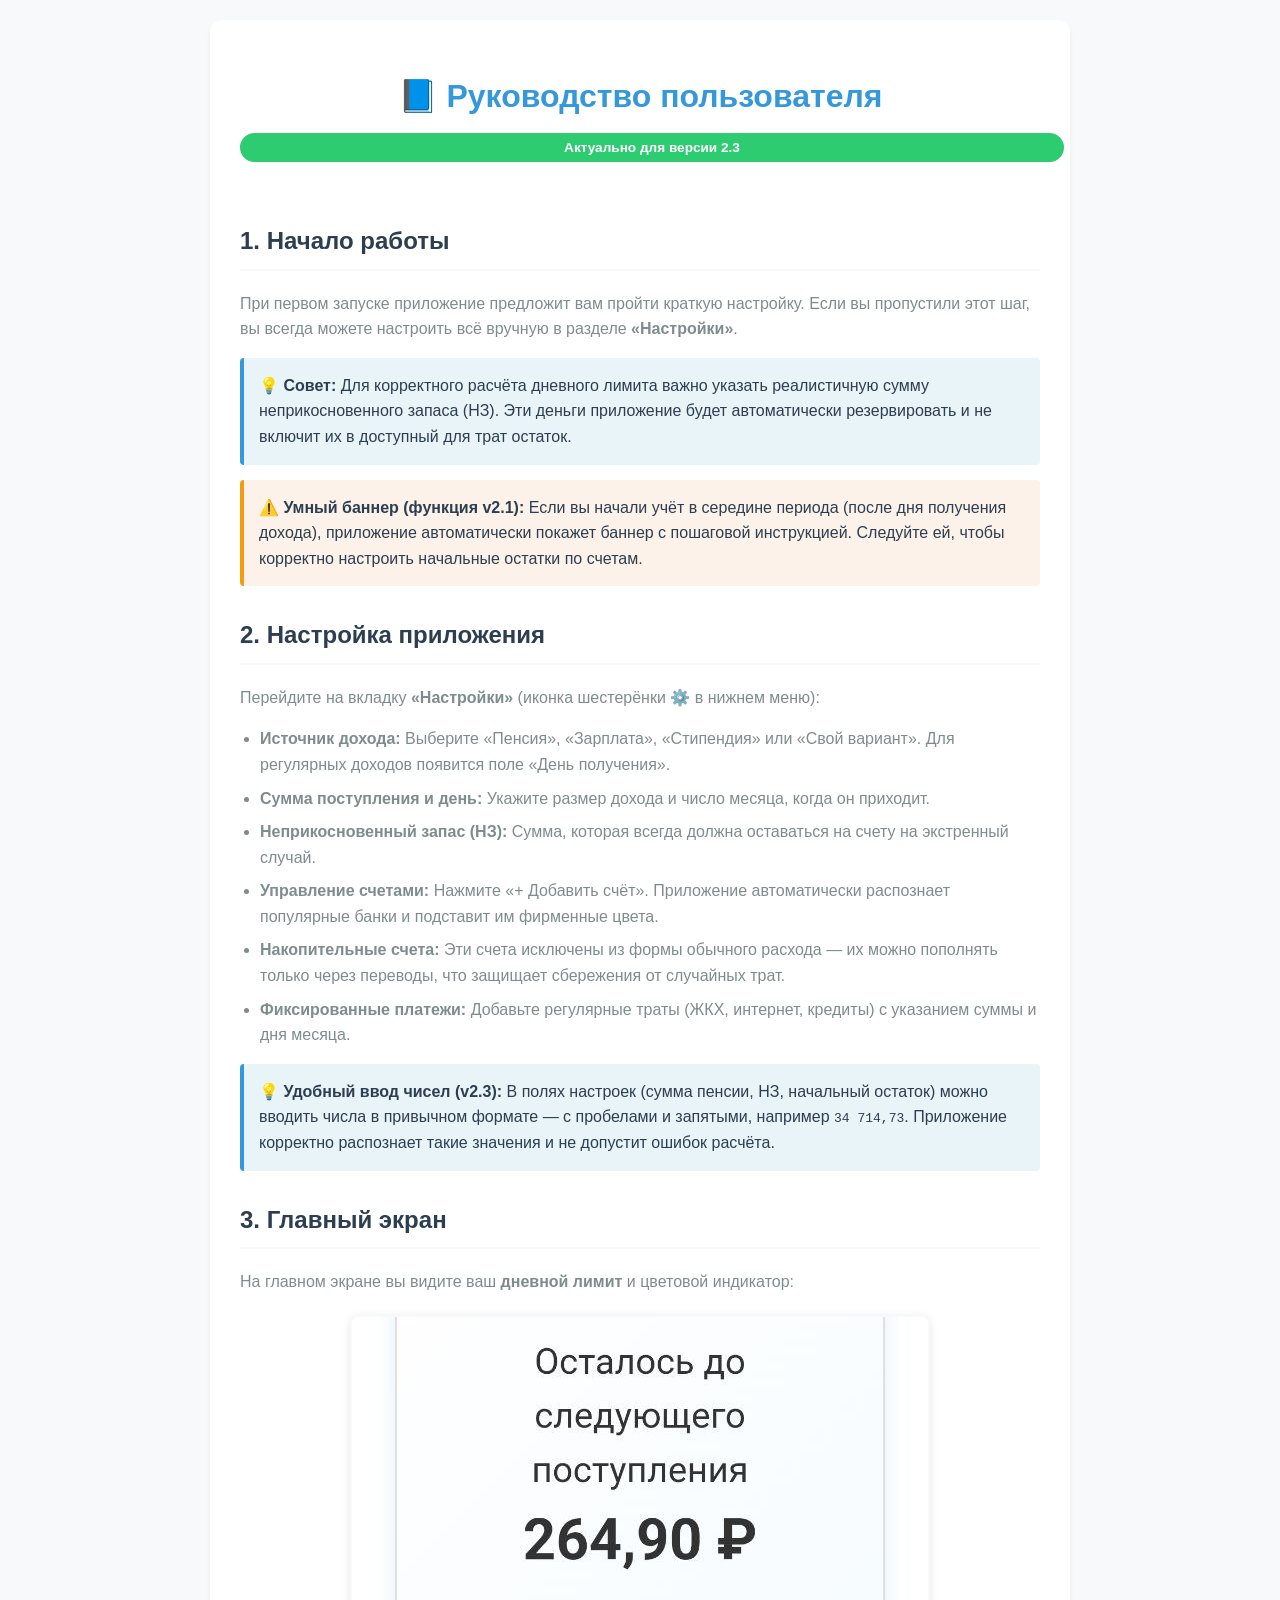
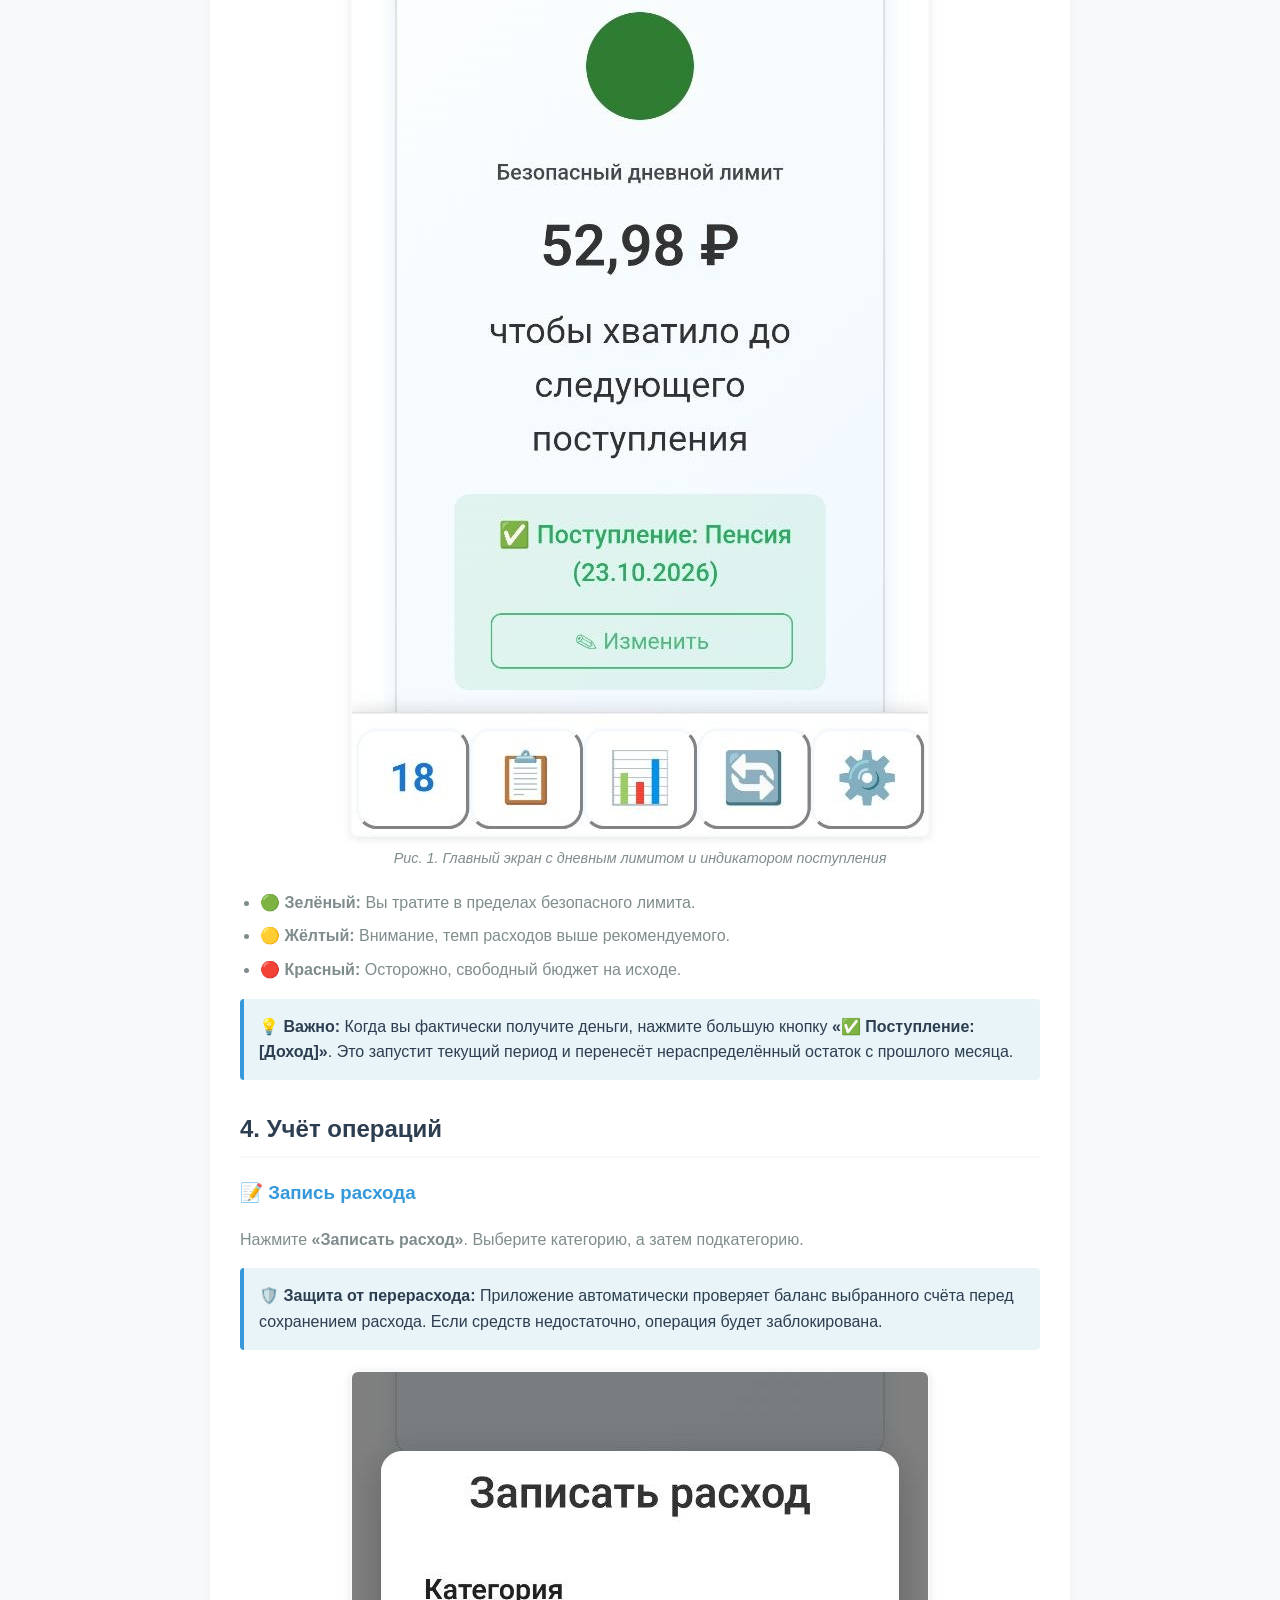
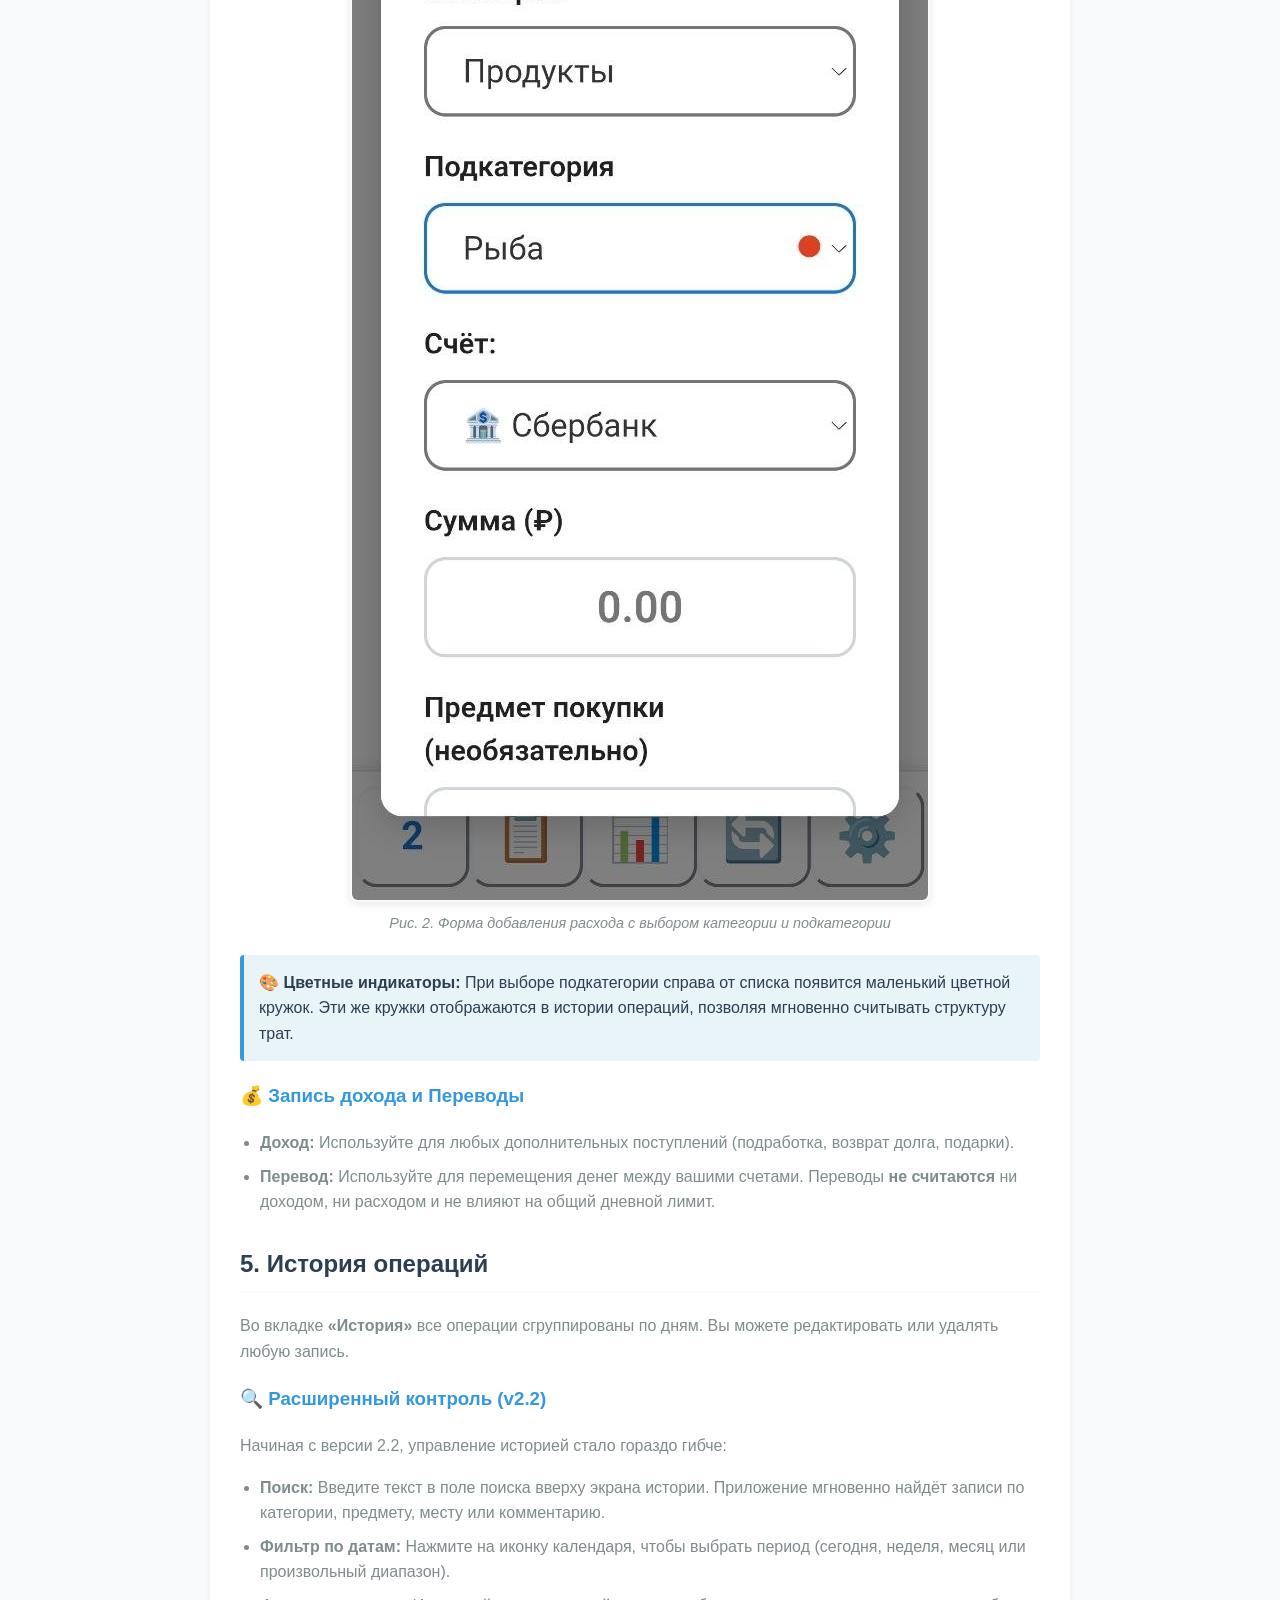
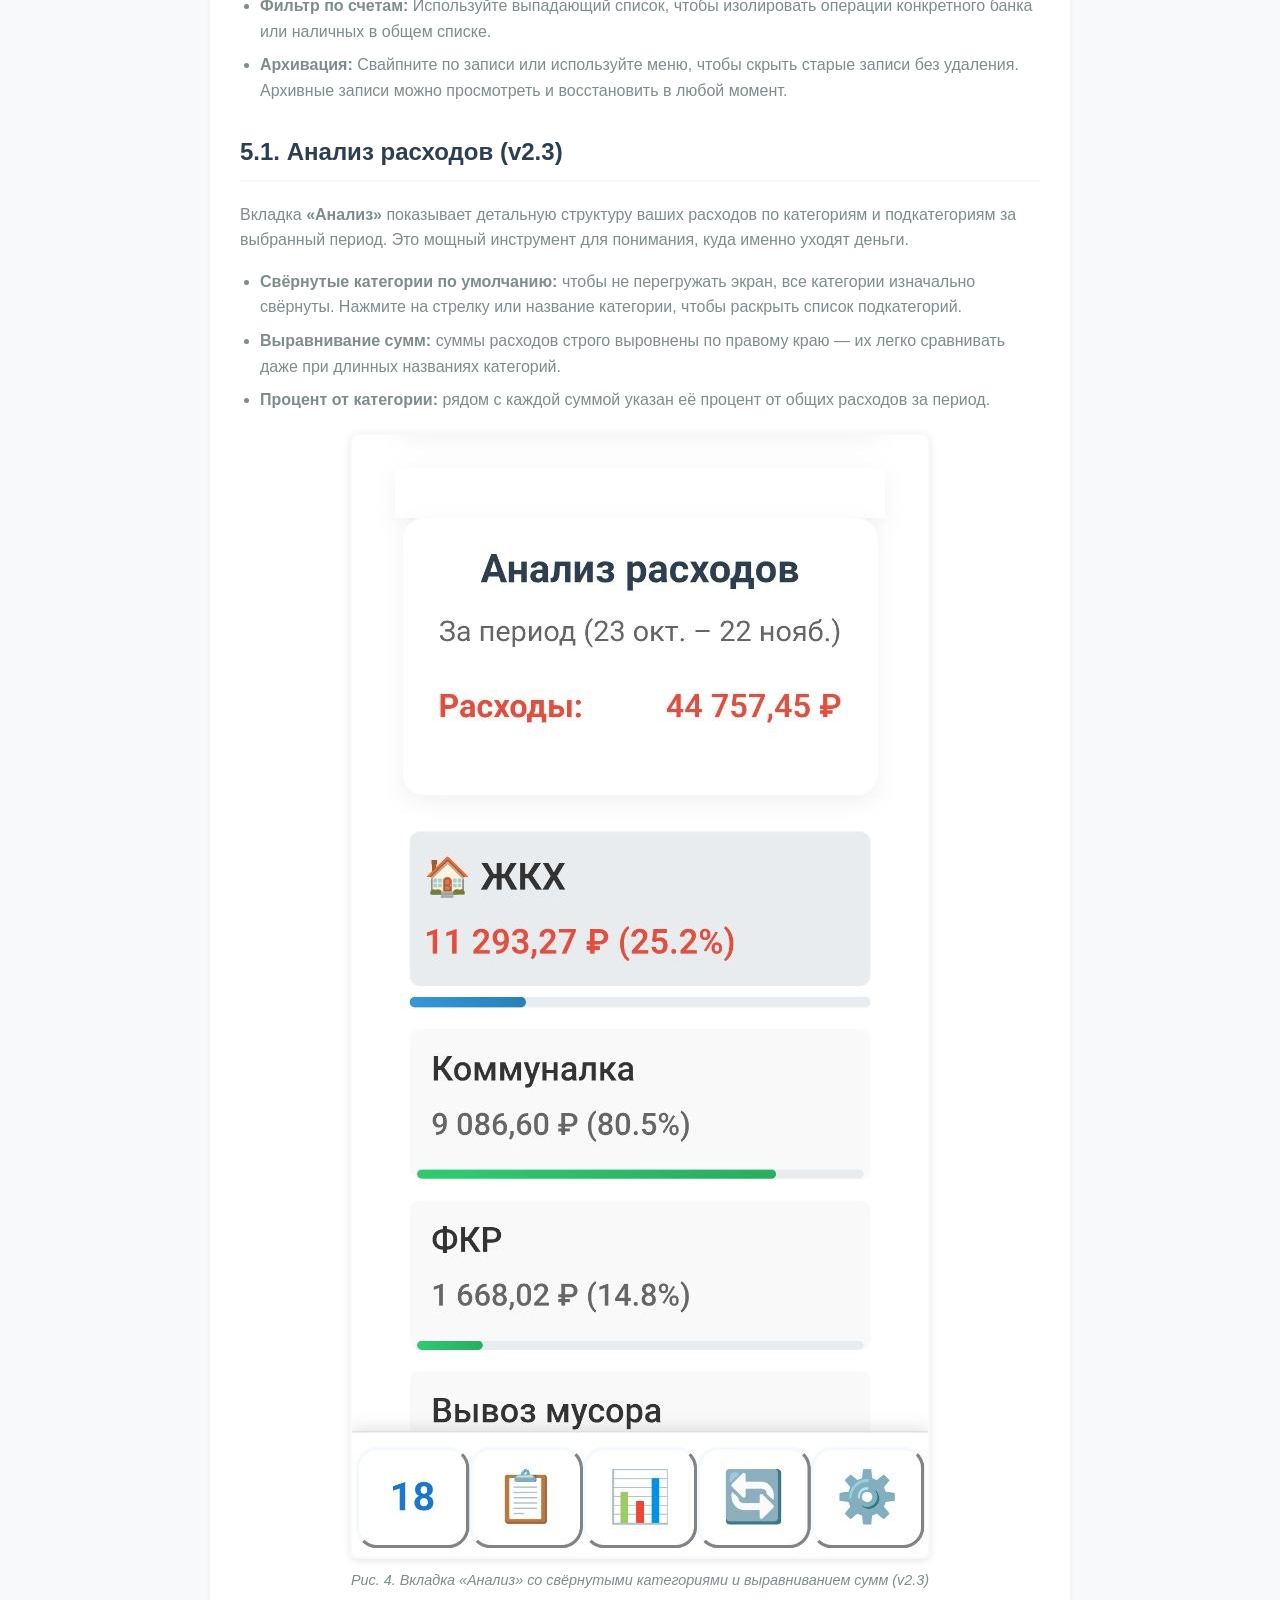
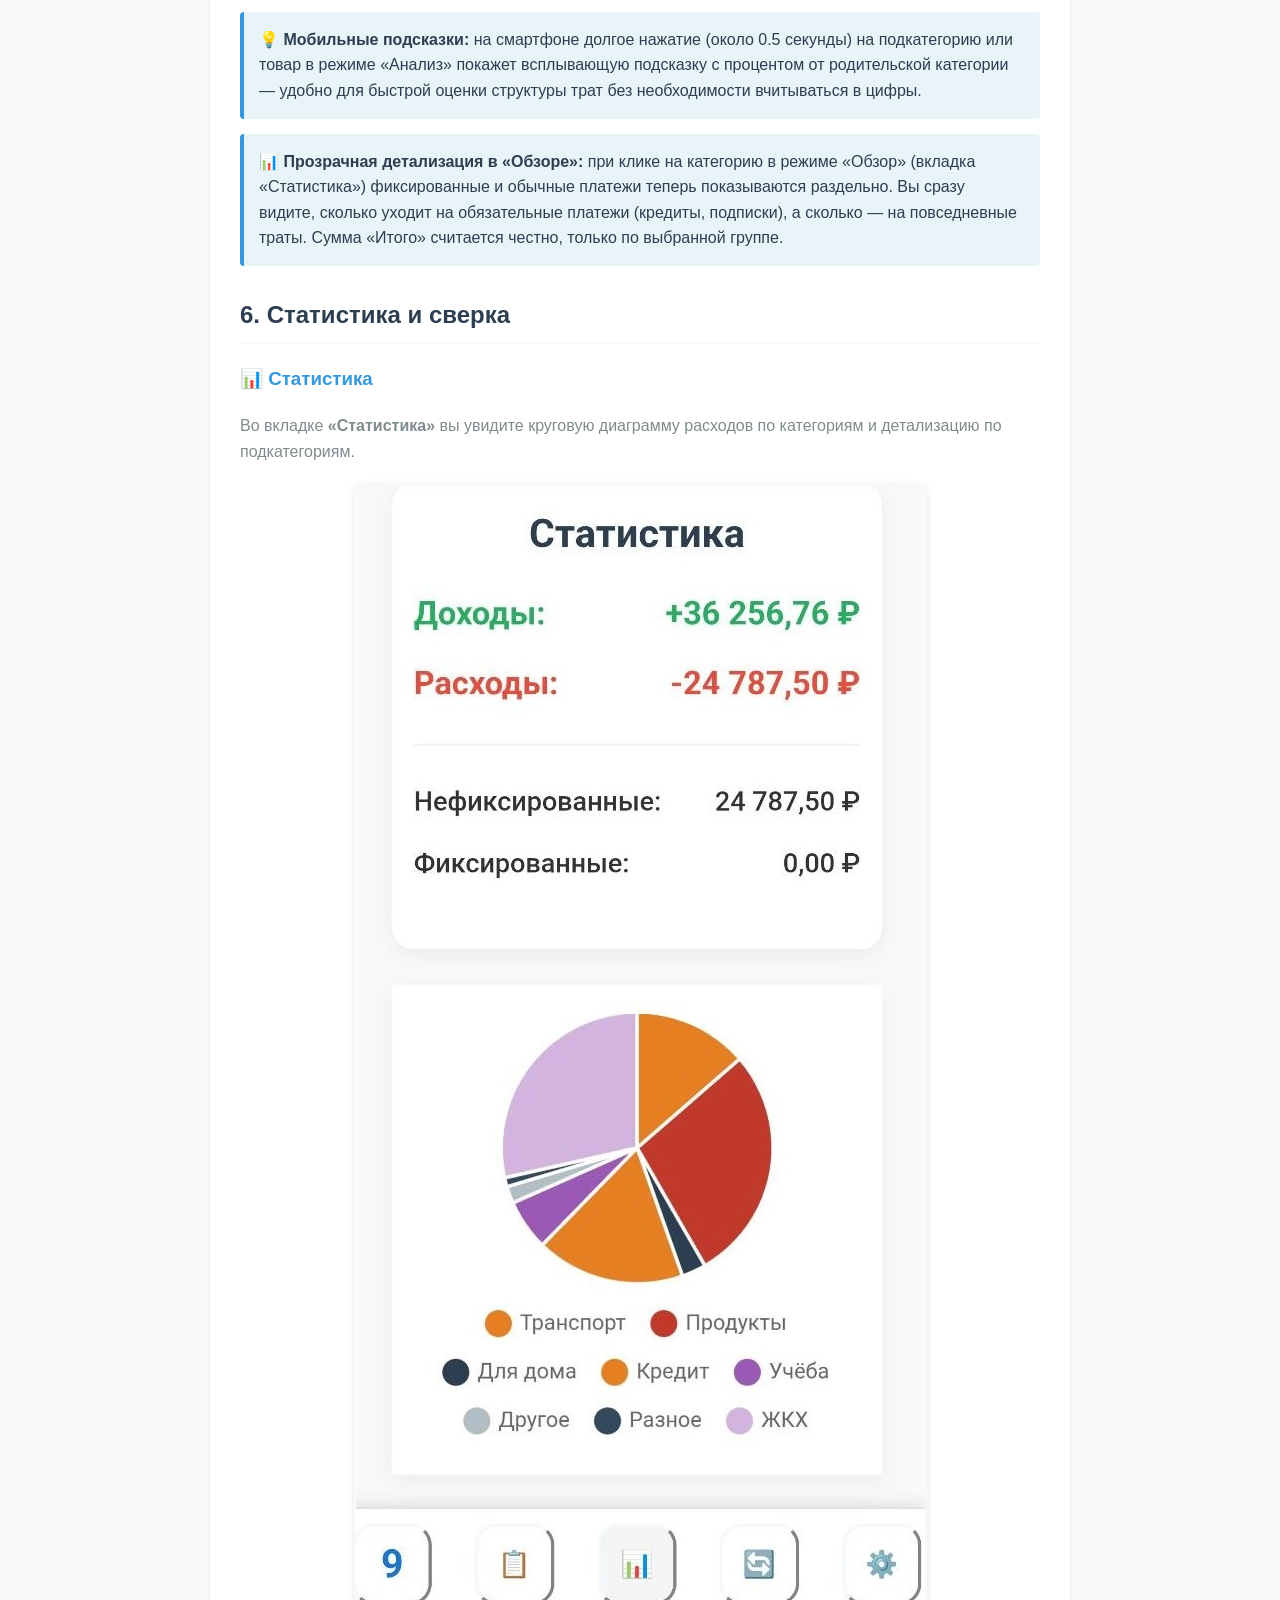
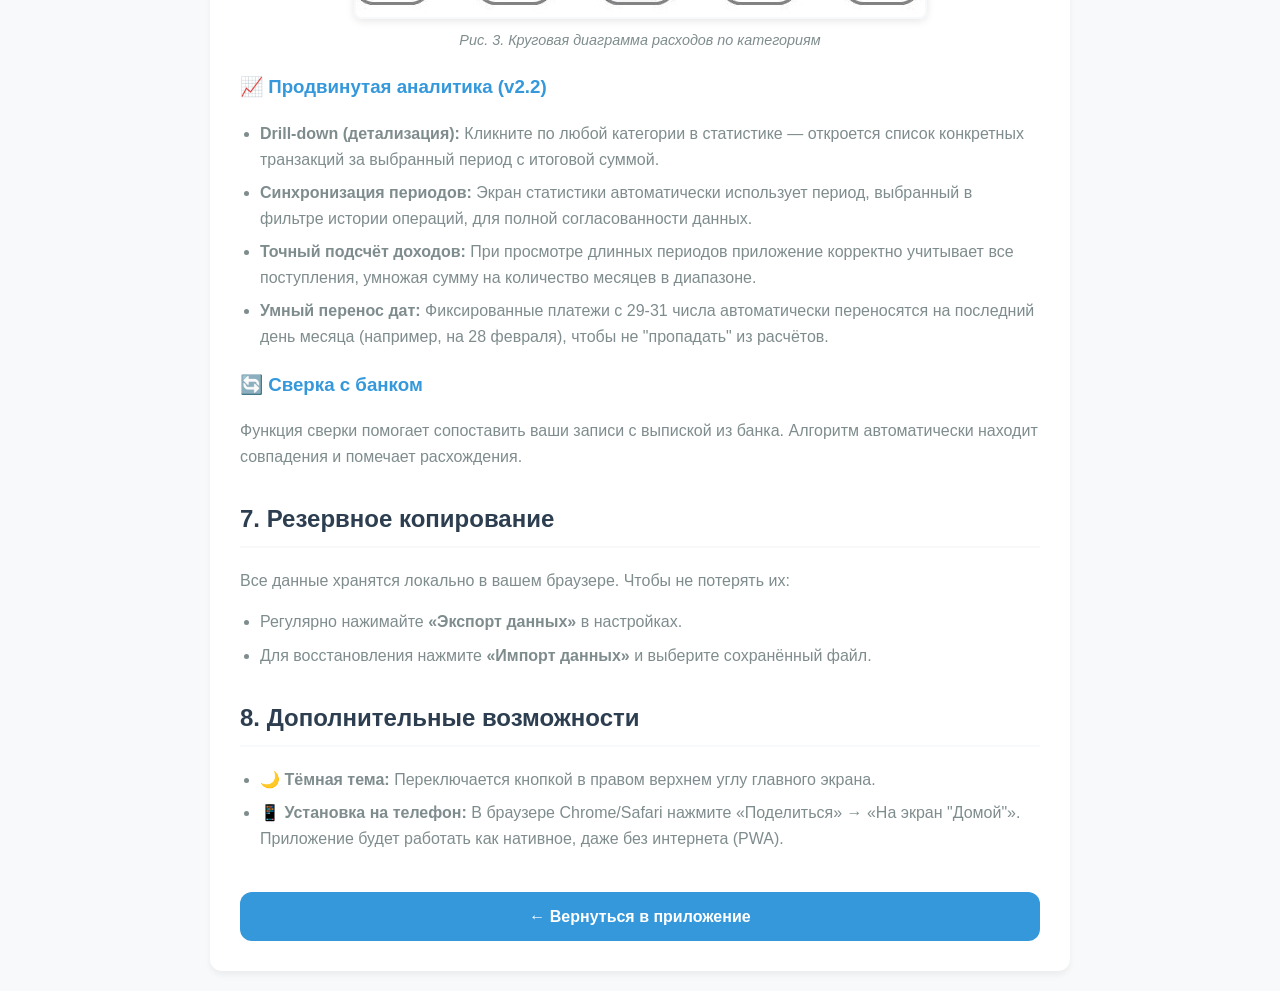
==== commit 09f30b7a: "docs: обновить Руководство пользователя для версии 2.3 - Обновлены заголовок страницы и бейдж версии" ====
--- a/guide.html
+++ b/guide.html
@@ -4,7 +4,7 @@
 <head>
     <meta charset="UTF-8">
     <meta name="viewport" content="width=device-width, initial-scale=1.0">
-    <title>Руководство пользователя — Мой бюджет (v2.2)</title>
+    <title>Руководство пользователя — Мой бюджет (v2.3)</title>
     <style>
         :root {
             --bg-primary: #f8f9fa;
@@ -138,7 +138,7 @@
 
     <div class="container">
         <h1>📘 Руководство пользователя</h1>
-        <div class="version-badge">Актуально для версии 2.2</div>
+        <div class="version-badge">Актуально для версии 2.3</div>
 
         <h2>1. Начало работы</h2>
         <p>При первом запуске приложение предложит вам пройти краткую настройку. Если вы пропустили этот шаг, вы всегда
@@ -169,6 +169,12 @@
                 суммы и дня месяца.</li>
         </ul>
 
+        <div class="tip">
+            💡 <strong>Удобный ввод чисел (v2.3):</strong> В полях настроек (сумма пенсии, НЗ, начальный остаток)
+            можно вводить числа в привычном формате — с пробелами и запятыми, например
+            <code>34 714,73</code>. Приложение корректно распознает такие значения и не допустит ошибок расчёта.
+        </div>
+
         <h2>3. Главный экран</h2>
         <p>На главном экране вы видите ваш <strong>дневной лимит</strong> и цветовой индикатор:</p>
 
@@ -183,7 +189,8 @@
 
         <div class="tip">💡 <strong>Важно:</strong> Когда вы фактически получите деньги, нажмите большую кнопку
             <strong>«✅ Поступление: [Доход]»</strong>. Это запустит текущий период и перенесёт нераспределённый остаток
-            с прошлого месяца.</div>
+            с прошлого месяца.
+        </div>
 
         <h2>4. Учёт операций</h2>
         <h3>📝 Запись расхода</h3>
@@ -226,6 +233,39 @@
                 удаления. Архивные записи можно просмотреть и восстановить в любой момент.</li>
         </ul>
 
+        <h2>5.1. Анализ расходов (v2.3)</h2>
+        <p>Вкладка <strong>«Анализ»</strong> показывает детальную структуру ваших расходов по категориям и подкатегориям
+            за выбранный период. Это мощный инструмент для понимания, куда именно уходят деньги.</p>
+
+        <ul>
+            <li><strong>Свёрнутые категории по умолчанию:</strong> чтобы не перегружать экран, все категории изначально
+                свёрнуты. Нажмите на стрелку или название категории, чтобы раскрыть список подкатегорий.</li>
+            <li><strong>Выравнивание сумм:</strong> суммы расходов строго выровнены по правому краю — их легко
+                сравнивать даже при длинных названиях категорий.</li>
+            <li><strong>Процент от категории:</strong> рядом с каждой суммой указан её процент от общих расходов за
+                период.</li>
+        </ul>
+
+        <img src="docs/screenshots/screen-analysis.png" class="screenshot" alt="Вкладка Анализ">
+        <p class="screenshot-caption">Рис. 4. Вкладка «Анализ» со свёрнутыми категориями и выравниванием сумм (v2.3)</p>
+
+        <div class="tip">
+            💡 <strong>Мобильные подсказки:</strong> на смартфоне долгое нажатие (около 0.5 секунды) на подкатегорию или
+            товар
+            в режиме «Анализ» покажет всплывающую подсказку с процентом от родительской категории — удобно для быстрой
+            оценки
+            структуры трат без необходимости вчитываться в цифры.
+        </div>
+
+        <div class="tip">
+            📊 <strong>Прозрачная детализация в «Обзоре»:</strong> при клике на категорию в режиме «Обзор» (вкладка
+            «Статистика»)
+            фиксированные и обычные платежи теперь показываются раздельно. Вы сразу видите, сколько уходит на
+            обязательные
+            платежи (кредиты, подписки), а сколько — на повседневные траты. Сумма «Итого» считается честно, только по
+            выбранной группе.
+        </div>
+
         <h2>6. Статистика и сверка</h2>
         <h3>📊 Статистика</h3>
         <p>Во вкладке <strong>«Статистика»</strong> вы увидите круговую диаграмму расходов по категориям и детализацию
